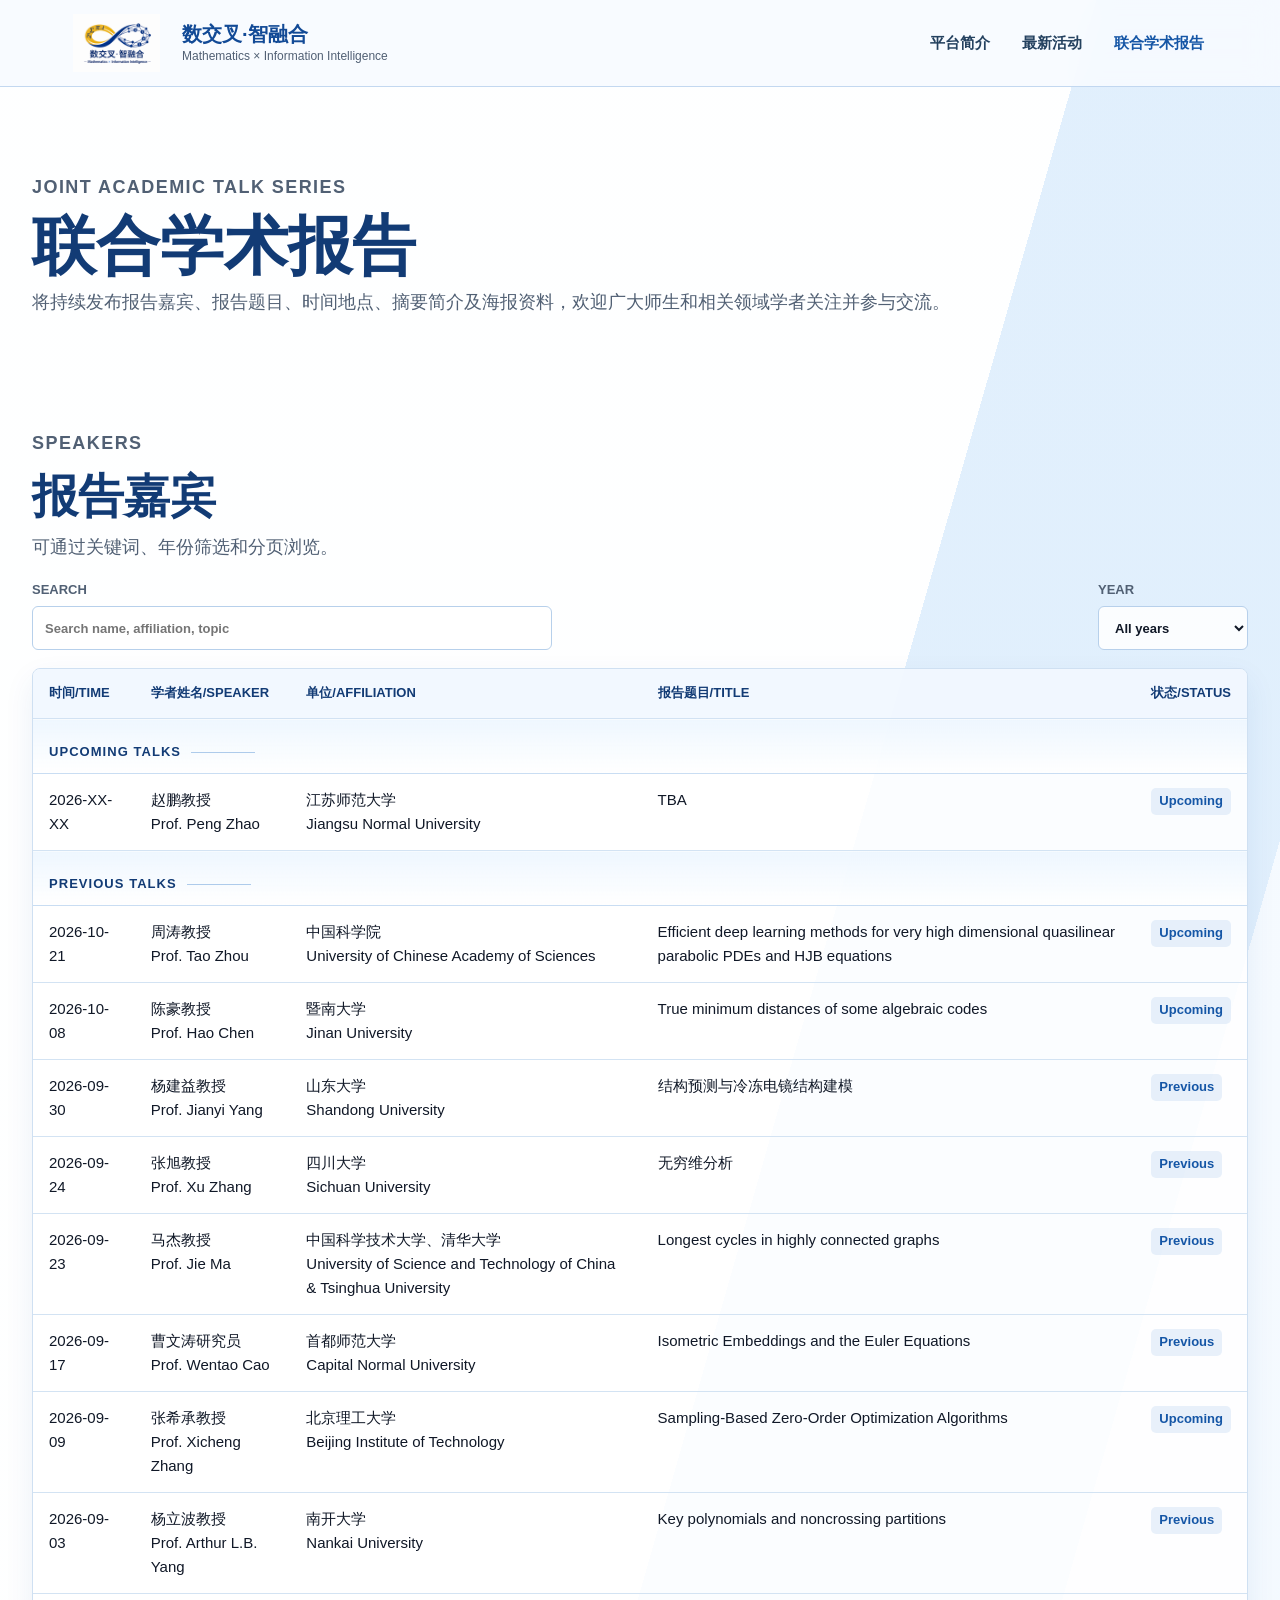
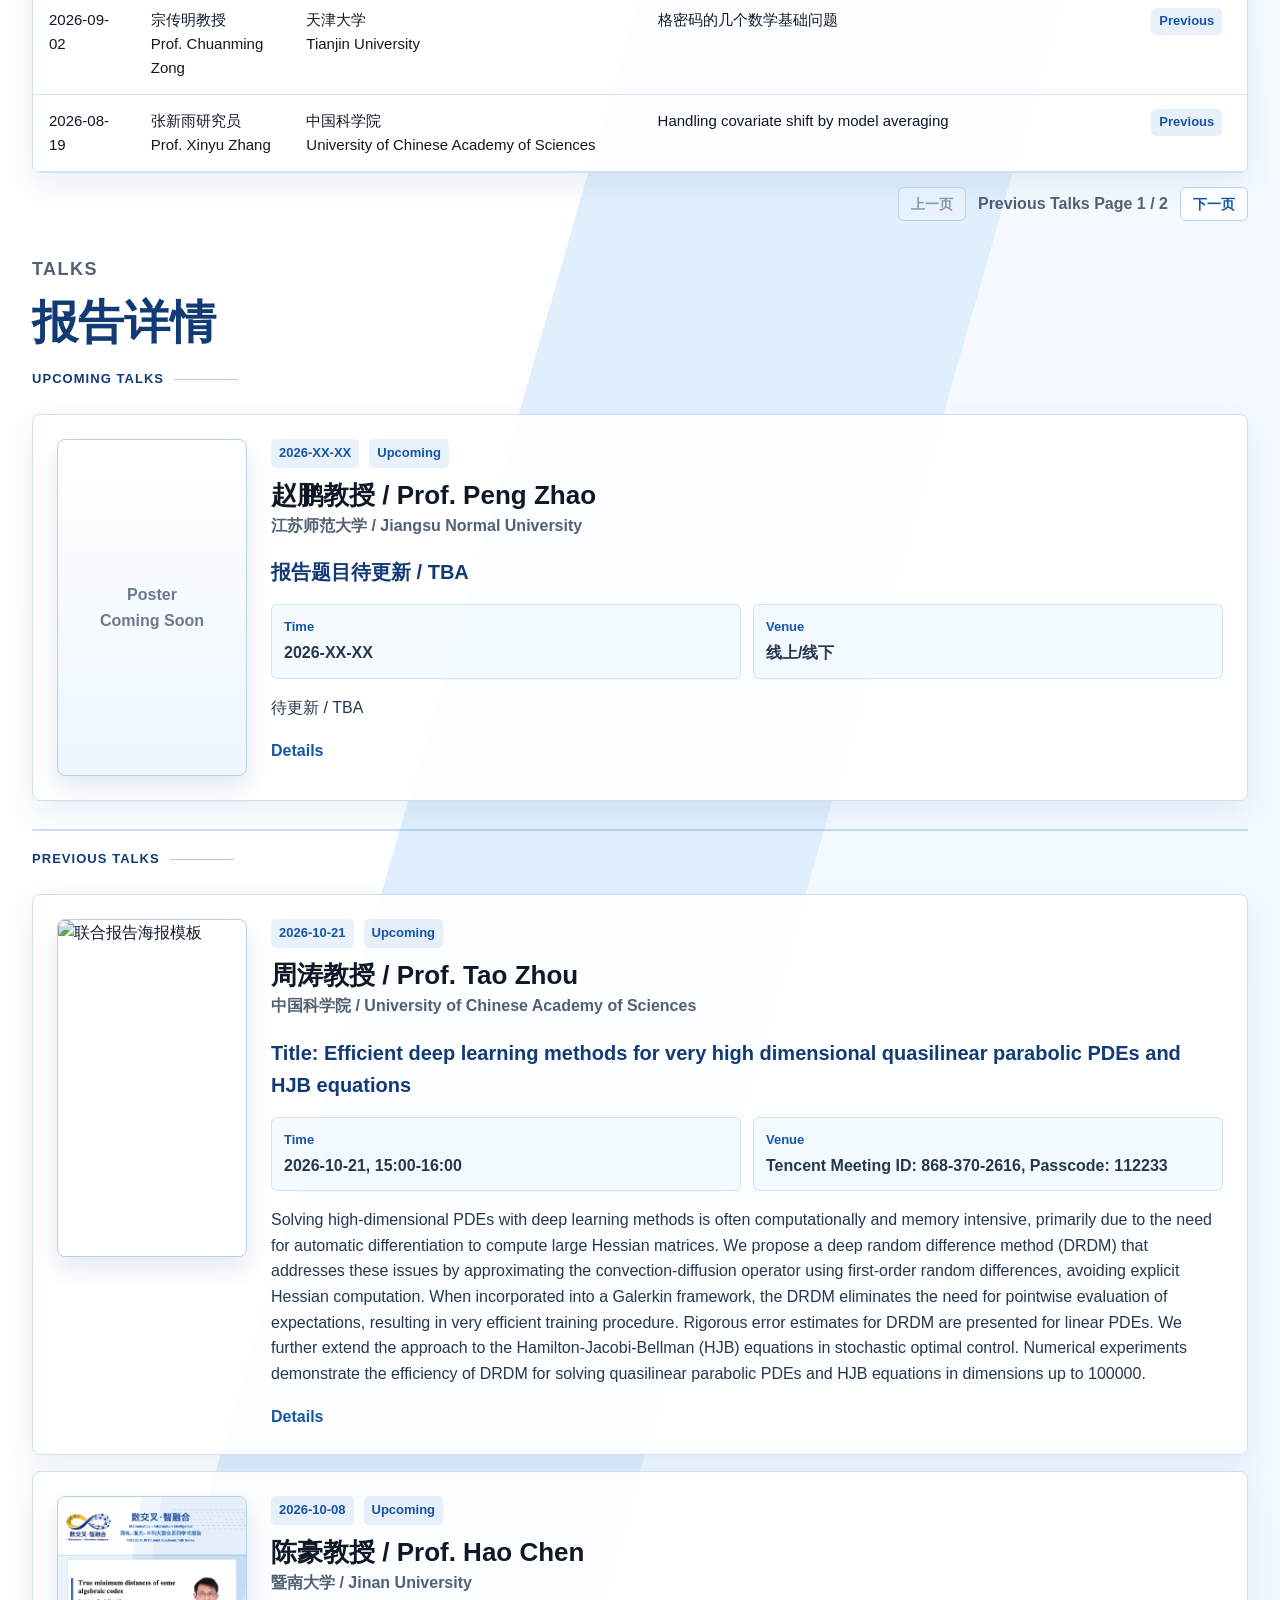
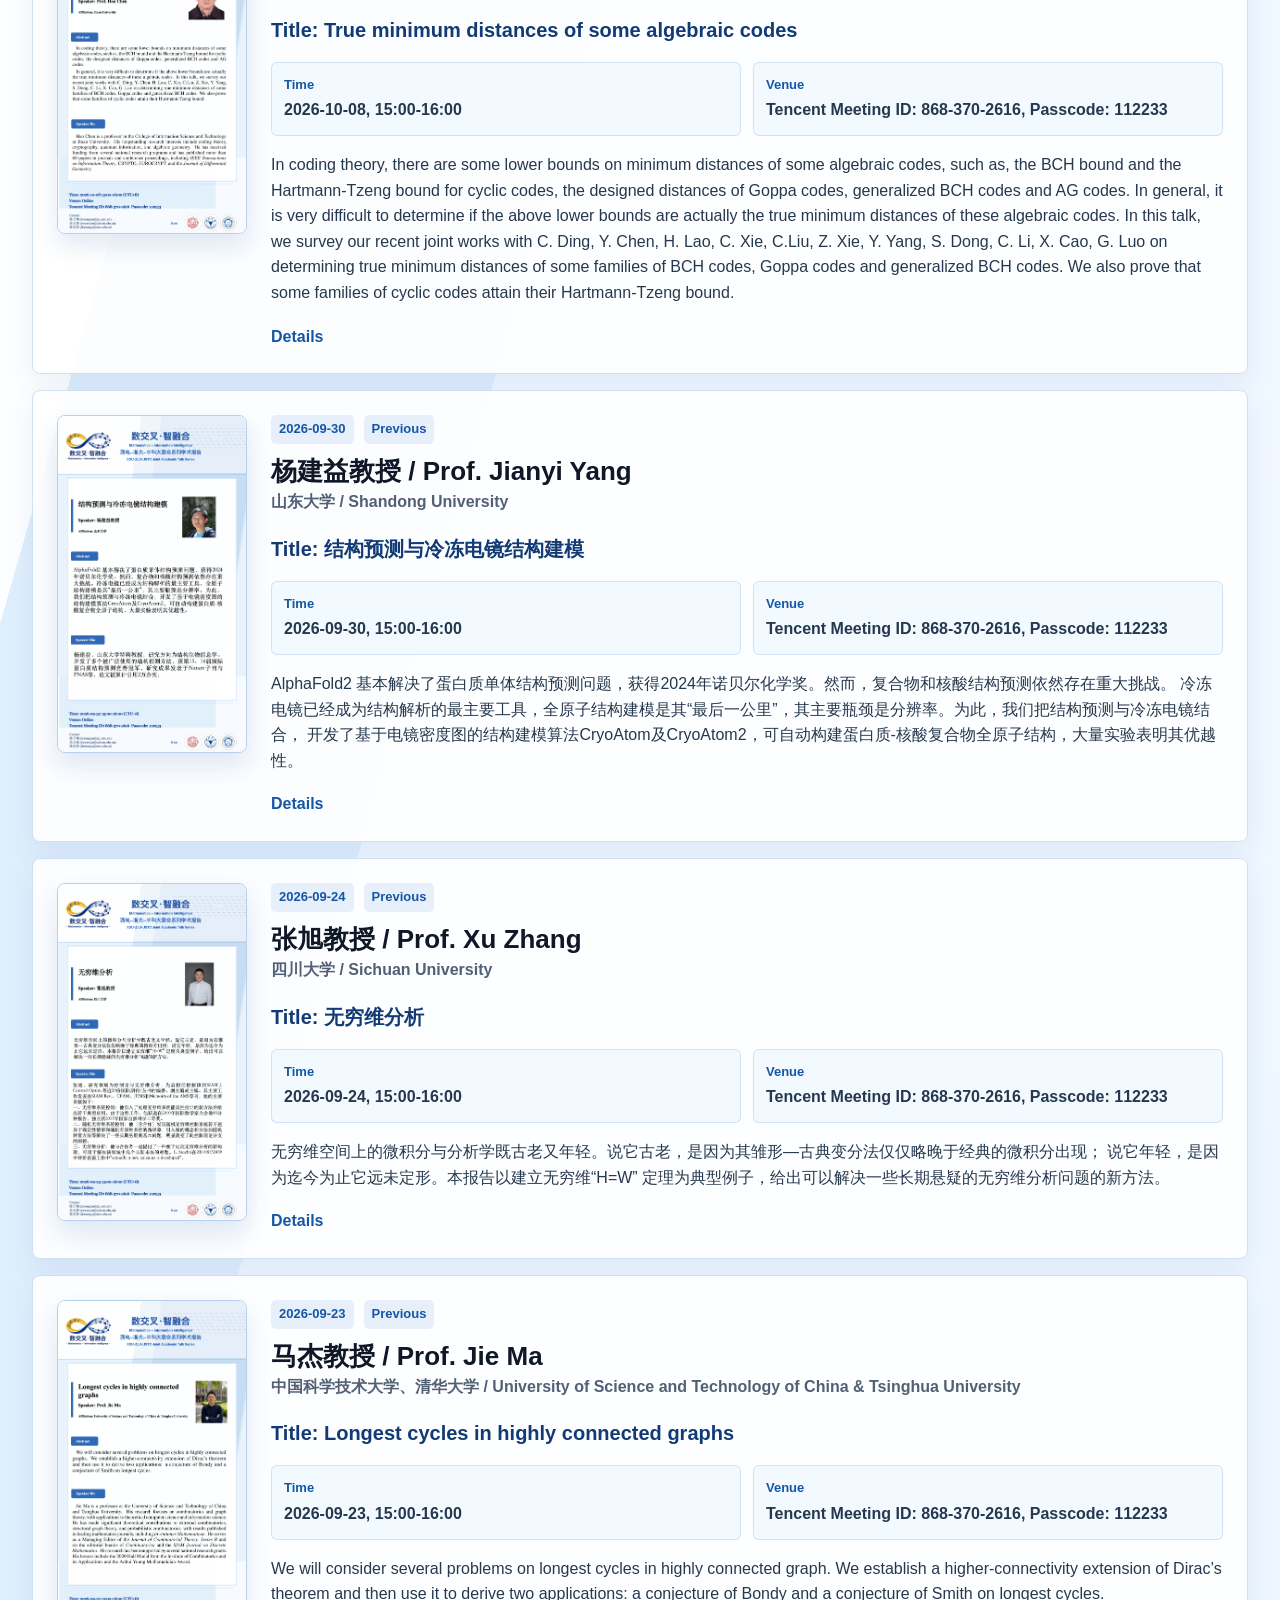
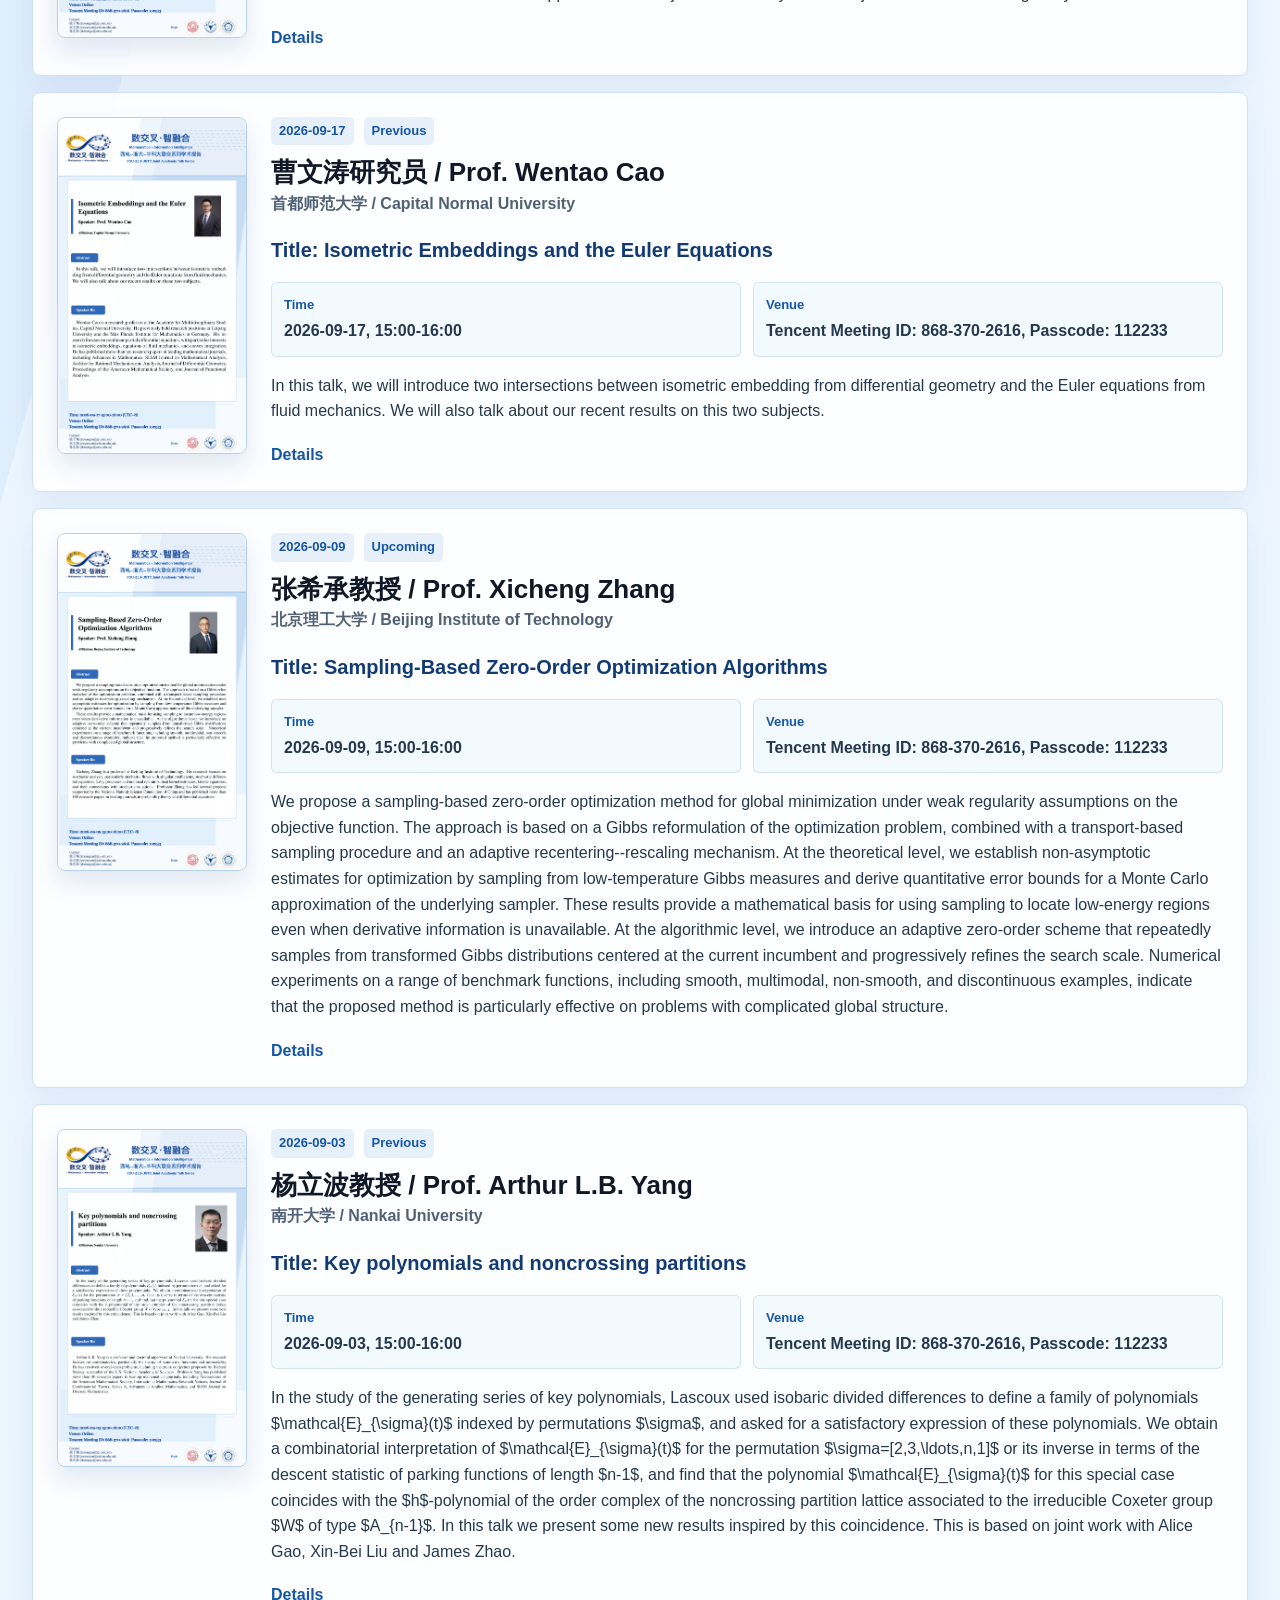
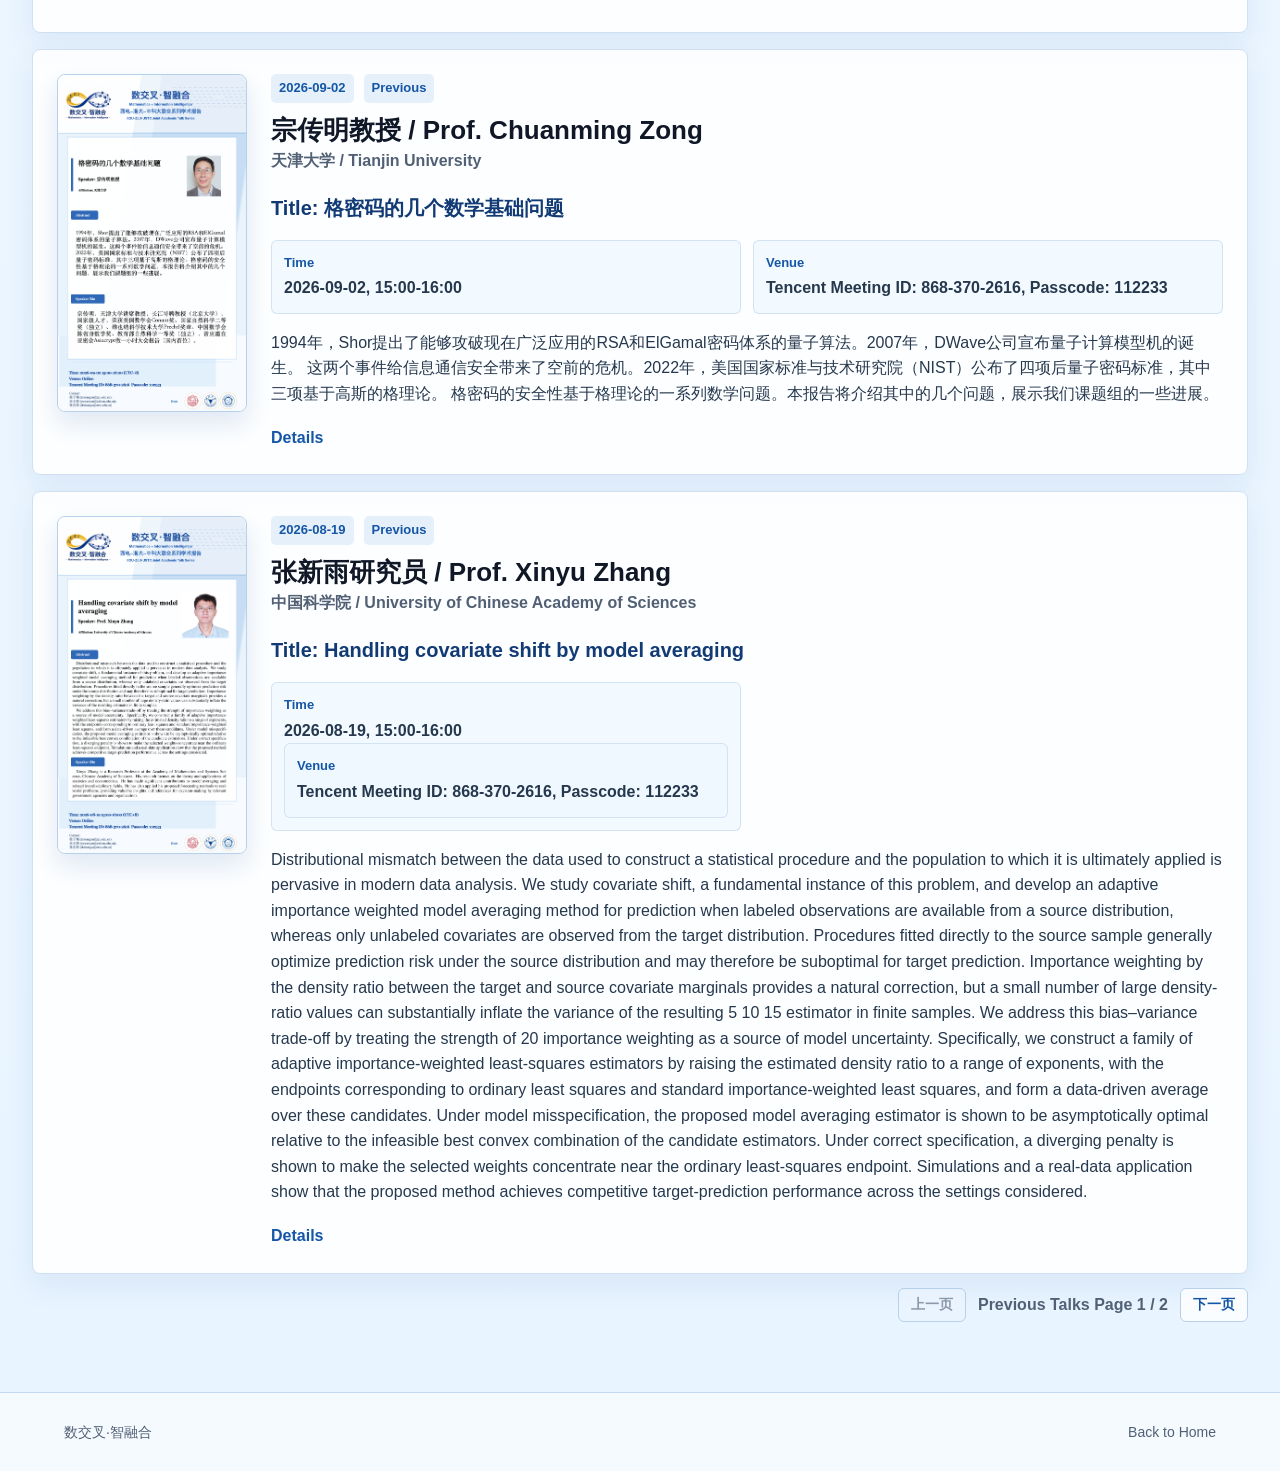
==== joint-reports.html @ 5714c7fc "Update joint-reports.html" ====
<!doctype html>
<html lang="zh-CN">
<head>
  <meta charset="utf-8">
  <meta name="viewport" content="width=device-width, initial-scale=1">
  <title>联合学术报告 | 数交叉·智融合</title>
  <link rel="stylesheet" href="styles.css">
</head>
<body>
  <header class="site-header">
    <a class="brand-lockup" href="index.html" aria-label="数交叉·智融合首页">
      <img src="assets/brand-logo.png" alt="数交叉·智融合品牌标识">
      <span>
        <strong>数交叉·智融合</strong>
        <small>Mathematics × Information Intelligence</small>
      </span>
    </a>
    <nav class="top-nav" aria-label="主导航">
      <a href="index.html#about">平台简介</a>
      <a href="index.html#latest">最新活动</a>
      <a class="current" href="joint-reports.html">联合学术报告</a>
      <!--
      <a href="summer-school.html">暑期学校</a>
      <a href="conferences.html">国际会议</a>
      -->
    </nav>
  </header>

  <main>
    <section class="page-title report-title">
      <p class="eyebrow">Joint Academic Talk Series</p>
      <h1>联合学术报告</h1>
      <p>
        将持续发布报告嘉宾、报告题目、时间地点、摘要简介及海报资料，欢迎广大师生和相关领域学者关注并参与交流。
      </p>
    </section>

    <section class="section report-section">
      <div class="section-heading compact-heading">
        <p class="eyebrow">Speakers</p>
        <h2>报告嘉宾</h2>
        <p>可通过关键词、年份筛选和分页浏览。</p>
      </div>
      <div class="list-controls" aria-label="报告名单筛选">
        <label class="search-box">
          <span>Search</span>
          <input id="speakerSearch" type="search" placeholder="Search name, affiliation, topic">
        </label>
        <label class="select-box">
          <span>Year</span>
          <select id="yearFilter">
            <option value="all">All years</option>
            <option value="2026">2026</option>
          </select>
        </label>
      </div>
      <div class="table-wrap" aria-label="联合学术报告参会学者名单">
        <table class="speaker-table">
          <thead>
            <tr>
              <th>时间/Time</th>
              <th>学者姓名/Speaker</th>
              <th>单位/Affiliation</th>
              <th>报告题目/Title</th>
              <th>状态/Status</th>
            </tr>
          </thead>
          <tbody>
             <tr data-report-id="previous-report-1" data-year="2026" data-date="2026-06-25" data-status="previous" data-name="邢朝平" data-affiliation="上海交通大学" data-topic="Fast Fourier transform via automorphism groups of rational function fields">
              <td>2026-06-25</td>
              <td>
              <div class="zh">邢朝平教授</div>
              <div class="en">Prof. Chaoping Xing</div>
              </td>
              <td>
              <div class="zh">上海交通大学</div>
              <div class="en">Shanghai Jiao Tong Univeristy</div>
              </td>
              <td>
              <div class="en">Fast Fourier transform via automorphism groups of rational function fields</div>
              </td>
              <td><span class="table-status muted">Previous</span></td>
            </tr>

            <tr data-report-id="previous-report-2" data-year="2026" data-date="2026-07-01" data-status="previous" data-name="李才恒" data-affiliation="南方科技大学" data-topic="Simple groups, symmetrc graphs, and geometries">
              <td>2026-07-01</td>
              <td>
              <div class="zh">李才恒教授</div>
              <div class="en">Prof. Cai Heng Li</div>
              </td>
              <td>
              <div class="zh">南方科技大学</div>
              <div class="en">Southern University of Science and Technology</div>
              </td>
              <td>
              <div class="en">Simple groups, symmetrc graphs, and geometries</div>
              </td>
              <td><span class="table-status">Previous</span></td>
            </tr>

             <tr data-report-id="previous-report-3" data-year="2026" data-date="2026-07-15" data-status="previous" data-name="朱绪鼎" data-affiliation="浙江师范大学" data-topic="Arc-weighted acyclic orientation and degree-truncated choice number of graphs">
              <td>2026-07-15</td>
              <td>
              <div class="zh">朱绪鼎教授</div>
              <div class="en">Prof. Xuding Zhu</div>
              </td>
              <td>
              <div class="zh">浙江师范大学</div>
              <div class="en">Zhejiang Normal University</div>
              </td>
              <td>
              <div class="en">Arc-weighted acyclic orientation and degree-truncated choice number of graphs</div>
              </td>
              <td><span class="table-status">Previous</span></td>
            </tr>

            <tr data-report-id="previous-report-4" data-year="2026" data-date="2026-07-22" data-status="previous" data-name="周进鑫" data-affiliation="北京交通大学" data-topic="The finite k-set homogeneous graphs">
              <td>2026-07-22</td>
              <td>
              <div class="zh">周进鑫教授</div>
              <div class="en">Prof. Jinxin Zhou</div>
              </td>
              <td>
              <div class="zh">北京交通大学</div>
              <div class="en">Beijing Jiaotong University</div>
              </td>
              <td>
              <div class="en">The finite k-set homogeneous graphs</div>
              </td>
              <td><span class="table-status">Previous</span></td>
            </tr>

            <tr data-report-id="previous-report-5" data-year="2026" data-date="2026-07-29" data-status="previous" data-name="刘鸿" data-affiliation="韩国基础科学研究院(IBS)" data-topic="The Frankl-Tokushige product conjectures for r-cross-intersecting families">
              <td>2026-07-29</td>
              <td>
              <div class="zh">刘鸿教授</div>
              <div class="en">Prof. Hong Liu</div>
              </td>
              <td>
              <div class="zh">韩国基础科学研究院</div>
              <div class="en">Institute for Basic Science</div>
              </td>
              <td>
              <div class="en">The Frankl-Tokushige product conjectures for r-cross-intersecting families</div>
              </td>
              <td><span class="table-status">Previous</span></td>
            </tr>

            <tr data-report-id="previous-report-6" data-year="2026" data-date="2026-08-04" data-status="previous" data-name="屈龙江" data-affiliation="国防科技大学" data-topic="几乎完全非线性函数（APN函数）研究进展">
              <td>2026-08-04</td>
              <td>
              <div class="zh">屈龙江教授</div>
              <div class="en">Prof. Longjiang Qu</div>
              </td>
              <td>
              <div class="zh">国防科技大学</div>
              <div class="en">National University of Defense Technology</div>
              </td>
              <td>
              <div class="en">几乎完全非线性函数（APN函数）研究进展</div>
              </td>
              <td><span class="table-status">Previous</span></td>
            </tr>

            <tr data-report-id="previous-report-7" data-year="2026" data-date="2026-08-12" data-status="previous" data-name="孙智伟" data-affiliation="南京大学" data-topic="Combinatorial Nullstellensatz and its Applications">
              <td>2026-08-12</td>
              <td>
              <div class="zh">孙智伟教授</div>
              <div class="en">Prof. Zhi-Wei Sun</div>
              </td>
              <td>
              <div class="zh">南京大学</div>
              <div class="en">Nanjing University</div>
              </td>
              <td>
              <div class="en">Combinatorial Nullstellensatz and its Applications</div>
              </td>
              <td><span class="table-status">Previous</span></td>
            </tr>

             <tr data-report-id="previous-report-8" data-year="2026" data-date="2026-08-18" data-status="previous" data-name="郭玉劲" data-affiliation="华中师范大学" data-topic="Solutions to the Cubic Nonlinear Schrödinger System in ℝ">
              <td>2026-08-18</td>
              <td>
              <div class="zh">郭玉劲教授</div>
              <div class="en">Prof. Yujin Guo</div>
              </td>
              <td>
              <div class="zh">华中师范大学</div>
              <div class="en">Central China Normal University</div>
              </td>
              <td>
              <div class="en">Solutions to the Cubic Nonlinear Schrödinger System in ℝ</div>
              </td>
              <td><span class="table-status">Previous</span></td>
            </tr>
            
              <tr data-report-id="previous-report-9" data-year="2026" data-date="2026-08-19" data-status="previous" data-name="张新雨" data-affiliation="中国科学院" data-topic="Handling covariate shift by model averaging">
              <td>2026-08-19</td>
              <td>
              <div class="zh">张新雨研究员</div>
              <div class="en">Prof. Xinyu Zhang</div>
              </td>
              <td>
              <div class="zh">中国科学院</div>
              <div class="en">University of Chinese Academy of Sciences</div>
              </td>
              <td>
              <div class="en">Handling covariate shift by model averaging</div>
              </td>
              <td><span class="table-status">Previous</span></td>
            </tr>
            
            <tr data-report-id="previous-report-10" data-year="2026" data-date="2026-09-02" data-status="previous" data-name="宗传明" data-affiliation="天津大学" data-topic="格密码的几个数学基础问题">
              <td>2026-09-02</td>
              <td>
              <div class="zh">宗传明教授</div>
              <div class="en">Prof. Chuanming Zong</div>
              </td>
              <td>
              <div class="zh">天津大学</div>
              <div class="en">Tianjin University</div>
              </td>
              <td>
              <div class="en">格密码的几个数学基础问题</div>
              </td>
              <td><span class="table-status">Previous</span></td>
            </tr>

            <tr data-report-id="previous-report-11" data-year="2026" data-date="2026-09-03" data-status="previous" data-name="杨立波" data-affiliation="南开大学" data-topic="Key polynomials and noncrossing partitions">
              <td>2026-09-03</td>
              <td>
              <div class="zh">杨立波教授</div>
              <div class="en">Prof. Arthur L.B. Yang</div>
              </td>
              <td>
              <div class="zh">南开大学</div>
              <div class="en">Nankai University</div>
              </td>
              <td>
              <div class="en">Key polynomials and noncrossing partitions</div>
              </td>
              <td><span class="table-status">Previous</span></td>
            </tr>

            <tr data-report-id="upcoming-report-12" data-year="2026" data-date="2026-09-09" data-status="upcoming" data-name="张希承" data-affiliation="北京理工大学" data-topic="Sampling-Based Zero-Order Optimization Algorithms">
              <td>2026-09-09</td>
              <td>
              <div class="zh">张希承教授</div>
              <div class="en">Prof. Xicheng Zhang</div>
              </td>
              <td>
              <div class="zh">北京理工大学</div>
              <div class="en">Beijing Institute of Technology</div>
              </td>
              <td>
              <div class="en">Sampling-Based Zero-Order Optimization Algorithms</div>
              </td>
              <td><span class="table-status">Upcoming</span></td>
            </tr>

            <tr data-report-id="previous-report-13" data-year="2026" data-date="2026-09-17" data-status="previous" data-name="曹文涛" data-affiliation="首都师范大学" data-topic="Isometric Embeddings and the Euler Equations">
              <td>2026-09-17</td>
              <td>
              <div class="zh">曹文涛研究员</div>
              <div class="en">Prof. Wentao Cao</div>
              </td>
              <td>
              <div class="zh">首都师范大学</div>
              <div class="en">Capital Normal University</div>
              </td>
              <td>
              <div class="en">Isometric Embeddings and the Euler Equations</div>
              </td>
              <td><span class="table-status">Previous</span></td>
            </tr>

          <tr data-report-id="previous-report-14" data-year="2026" data-date="2026-09-23" data-status="previous" data-name="马杰" data-affiliation="中国科学技术大学、清华大学" data-topic="Longest cycles in highly connected graphs">
              <td>2026-09-23</td>
              <td>
              <div class="zh">马杰教授</div>
              <div class="en">Prof. Jie Ma</div>
              </td>
              <td>
              <div class="zh">中国科学技术大学、清华大学</div>
              <div class="en">University of Science and Technology of China & Tsinghua University </div>
              </td>
              <td>
              <div class="en">Longest cycles in highly connected graphs</div>
              </td>
              <td><span class="table-status">Previous</span></td>
            </tr>

            <tr data-report-id="previous-report-15" data-year="2026" data-date="2026-09-24" data-status="previous" data-name="张旭" data-affiliation="四川大学" data-topic="无穷维分析">
              <td>2026-09-24</td>
              <td>
              <div class="zh">张旭教授</div>
              <div class="en">Prof. Xu Zhang</div>
              </td>
              <td>
              <div class="zh">四川大学</div>
              <div class="en">Sichuan University</div>
              </td>
              <td>
              <div class="en">无穷维分析</div>
              </td>
              <td><span class="table-status">Previous</span></td>
            </tr>

            <tr data-report-id="previous-report-16" data-year="2026" data-date="2026-09-30" data-status="previous" data-name="杨建益" data-affiliation="山东大学" data-topic="结构预测与冷冻电镜结构建模">
              <td>2026-09-30</td>
              <td>
              <div class="zh">杨建益教授</div>
              <div class="en">Prof. Jianyi Yang</div>
              </td>
              <td>
              <div class="zh">山东大学</div>
              <div class="en">Shandong University</div>
              </td>
              <td>
              <div class="en">结构预测与冷冻电镜结构建模</div>
              </td>
              <td><span class="table-status">Previous</span></td>
            </tr>

            <tr data-report-id="upcoming-report-17" data-year="2026" data-date="2026-10-08" data-status="upcoming" data-name="陈豪" data-affiliation="暨南大学" data-topic="True minimum distances of some algebraic codes">
              <td>2026-10-08</td>
              <td>
              <div class="zh">陈豪教授</div>
              <div class="en">Prof. Hao Chen</div>
              </td>
              <td>
              <div class="zh">暨南大学</div>
              <div class="en">Jinan University</div>
              </td>
              <td>
              <div class="en">True minimum distances of some algebraic codes</div>
              </td>
              <td><span class="table-status">Upcoming</span></td>
            </tr>

             <tr data-report-id="upcoming-report-18" data-year="2026" data-date="2026-10-21" data-status="upcoming" data-name=周涛" data-affiliation="中国科学院" data-topic="Efficient deep learning methods for very high dimensional quasilinear parabolic PDEs and HJB equations">
              <td>2026-10-21</td>
              <td>
              <div class="zh">周涛教授</div>
              <div class="en">Prof. Tao Zhou</div>
              </td>
              <td>
              <div class="zh">中国科学院</div>
              <div class="en">University of Chinese Academy of Sciences</div>
              </td>
              <td>
              <div class="en">Efficient deep learning methods for very high dimensional quasilinear parabolic PDEs and HJB equations</div>
              </td>
              <td><span class="table-status">Upcoming</span></td>
            </tr>
            
            <!--

            <tr data-report-id="upcoming-report-13" data-year="2026" data-date="2026-09-17" data-status="upcoming" data-name="曹文涛" data-affiliation="首都师范大学" data-topic="Isometric Embeddings and the Euler Equations">
              <td>2026-09-17</td>
              <td>
              <div class="zh">曹文涛研究员</div>
              <div class="en">Prof. Wentao Cao</div>
              </td>
              <td>
              <div class="zh">首都师范大学</div>
              <div class="en">Capital Normal University</div>
              </td>
              <td>
              <div class="en">Isometric Embeddings and the Euler Equations</div>
              </td>
              <td><span class="table-status">Upcoming</span></td>
            </tr>
            -->

            <tr data-report-id="upcoming-report-110" data-year="2026" data-date="" data-status="upcoming" data-name="赵鹏" data-affiliation="江苏师范大学" data-topic="报告题目待更新">
              <td>2026-XX-XX</td>
              <td>
              <div class="zh">赵鹏教授</div>
              <div class="en">Prof. Peng Zhao</div>
              </td>
              <td>
              <div class="zh">江苏师范大学</div>
              <div class="en">Jiangsu Normal University</div>
              </td>
              <td>
              <div class="en">TBA</div>
              </td>
              <td><span class="table-status">Upcoming</span></td>
            </tr>

            <!--
            <tr data-report-id="report-3" data-year="2026" data-date="" data-status="planned" data-name="Speaker Name" data-affiliation="University / Research Institute" data-topic="Mathematics and Information Intelligence">
              <td>2026-XX-XX</td>
              <td>Prof. / Dr. Speaker Name</td>
              <td>University / Research Institute</td>
              <td>Mathematics and Information Intelligence</td>
              <td><span class="table-status muted">Planned</span></td>
            </tr>
            -->
          </tbody>
        </table>
      </div>
      <div class="pagination" aria-label="往期报告分页">
        <button type="button" class="prev-page">上一页</button>
        <span class="page-info">Previous Talks Page 1 / 1</span>
        <button type="button" class="next-page">下一页</button>
      </div>

      <div class="section-heading compact-heading report-detail-heading">
        <p class="eyebrow">Talks</p>
        <h2>报告详情</h2>
      </div>

      <div class="speaker-list report-list" id="speakerList">

         <article class="speaker-card report-card" data-report-id="previous-report-1" data-year="2026" data-date="2026-06-25" data-status="previous" data-name="邢朝平" data-affiliation="上海交通大学" data-topic="Fast Fourier transform via automorphism groups of rational function fields">
          <a class="poster-frame" href="assets/poster-chaoping-xing.png" aria-label="查看海报">
            <img src="assets/poster-chaoping-xing.png" alt="联合报告海报模板">
          </a>
          <div class="report-content">
            <div class="speaker-meta">
              <span class="date">2026-06-25</span>
              <span class="status">Previous</span>
            </div>
            <h2>邢朝平教授 / Prof. Chaoping Xing</h2>
            <p class="affiliation">上海交通大学 / Shanghai Jiao Tong University</p>
            <h3>Title: Fast Fourier transform via automorphism groups of rational function fields</h3>
            <dl class="report-details">
              <div>
                <dt>Time</dt>
                <dd>2026-06-25, 15:00-16:00</dd>
              </div>
              <div>
                <dt>Venue</dt>
                <dd>
                 Tencent Meeting ID: 868-370-2616, Passcode: 112233
              </div>
            </dl>
            <p class="summary">
             The Fast Fourier Transform (FFT) over a finite field F_q computes evaluations of a given polynomial of degree less than n at a specifically chosen set of n distinct evaluation points in F_q. If q or q − 1 is a smooth number,
              then the divide-and-conquer approach leads to the fastest known FFT algorithms. Depending on the type of group that the set of evaluation points forms, these algorithms are classified as multiplicative (Math of Comp. 1965) 
              and additive (FOCS 2014) FFT algorithms. In this work, we provide a unified framework for FFT algorithms that include both multiplicative and additive FFT algorithms as special cases, and beyond: our framework also works
              when q + 1 is smooth, while all known results require q or q − 1 to be smooth. For the new case where q + 1 is smooth(this new case was not considered before in literature as far as we know), we show that 
              if n is a divisor of q + 1 that is B-smooth for a real B > 0, then our FFT needs O(Bn log n) arithmetic operations in F_q.
            </p>
            <div class="card-actions">
              <a href="assets/poster-chaoping-xing.png" aria-label="查看海报">Details</a>
            </div>
          </div>
        </article>

        <article class="speaker-card report-card" data-report-id="previous-report-2" data-year="2026" data-date="2026-07-01" data-status="previous" data-name="李才恒" data-affiliation="南方科技大学" data-topic="Simple groups, symmetrc graphs, and geometries">
          <a class="poster-frame" href="assets/poster-caiheng-li.png" aria-label="查看海报">
            <img src="assets/poster-caiheng-li.png" alt="联合报告海报模板">
          </a>
          <div class="report-content">
            <div class="speaker-meta">
              <span class="date">2026-07-01</span>
              <span class="status">Previous</span>
            </div>
            <h2>李才恒教授 / Prof. Cai Heng Li</h2>
            <p class="affiliation">南方科技大学 / Southern University of Science and Technology</p>
            <h3>Title: Simple groups, symmetrc graphs, and geometries</h3>
            <dl class="report-details">
              <div>
                <dt>Time</dt>
                <dd>2026-07-01, 15:00-16:00</dd>
              </div>
              <div>
                <dt>Venue</dt>
                <dd>Tencent Meeting ID: 868-370-2616, Passcode: 112233</dd>
              </div>
            </dl>
            <p class="summary">
              This talk  shall introduce fundamental methods from group theory and algebraic graph theory,
              and report on some significant progresses about highly symmetric combinatorial structures, including locally primitive graphs, 
              flag transitive generalized polygons, locally primitive 2-designs, and edge transitive maps.
            </p>
            <div class="card-actions">
              <a href="assets/poster-caiheng-li.png" aria-label="查看海报">Details</a>
            </div>
          </div>
        </article>

        <article class="speaker-card report-card" data-report-id="previous-report-3" data-year="2026" data-date="2026-07-15" data-status="previous" data-name="朱绪鼎" data-affiliation="浙江师范大学" data-topic="Arc-weighted acyclic orientation and degree-truncated choice number of graphs">
          <a class="poster-frame" href="assets/poster-xuding-zhu.png" aria-label="查看海报">
            <img src="assets/poster-xuding-zhu.png" alt="联合报告海报模板">
          </a>
          <div class="report-content">
            <div class="speaker-meta">
              <span class="date">2026-07-15</span>
              <span class="status">Previous</span>
            </div>
            <h2>朱绪鼎教授 / Prof. Xuding Zhu</h2>
            <p class="affiliation">浙江师范大学 / Zhejiang Normal University</p>
            <h3>Title: Arc-weighted acyclic orientation and degree-truncated choice number of graphs</h3>
            <dl class="report-details">
              <div>
                <dt>Time</dt>
                <dd>2026-07-15, 15:00-16:00</dd>
              </div>
              <div>
                <dt>Venue</dt>
                <dd>Tencent Meeting ID: 868-370-2616, Passcode: 112233</dd>
              </div>
            </dl>
            <p class="summary">
              An arc-weighted orientation of a graph G is a pair (D,w), where D is an orientation of G and w is a weight assignment that assigns to each arc a positive integer as its weight.
              We say (D,w) is acyclic if for every non-empty sub-digraph D' of D, (D',w) has a dominating arc, i.e., an arc e=(u,v) with w(e) > d_{(D',w)}^+(v).
              A graph G is strict AW-f-degenerate if G has an arc-weighted acyclic orientation (D,w) with d_{(D,w)}^+(v) &lt; f(v) for each vertex v.
            We show that the strict AW-degeneracy of G is an upper bound for many colouring parameters, including the DP-paint number and AT number. 
            A graph G is degree-truncated k-choosable if G is f-choosable with f(v) = \min\{k, d_G(v)\}.  We show that there are 3-connected non-complete planar graphs  that are not  degree-truncated 9-choosable
              (that answers in negative a question of Richter) and every 3-connected non-complete planar graph is strict AW-weighted degree-truncated 15-degenerate and hence degree-truncated 15-choosable.
            </p>
            <div class="card-actions">
              <a href="assets/poster-xuding-zhu.png" aria-label="查看海报">Details</a>
            </div>
          </div>
        </article>

        <article class="speaker-card report-card" data-report-id="previous-report-4" data-year="2026" data-date="2026-07-22" data-status="previous" data-name="周进鑫" data-affiliation="北京交通大学" data-topic="The finite k-set homogeneous graphs">
          <a class="poster-frame" href="assets/poster-jinxin-zhou.png" aria-label="查看海报">
            <img src="assets/poster-jinxin-zhou.png" alt="联合报告海报模板">
          </a>
          <div class="report-content">
            <div class="speaker-meta">
              <span class="date">2026-07-22</span>
              <span class="status">Previous</span>
            </div>
            <h2>周进鑫教授 / Prof. Jinxin Zhou</h2>
            <p class="affiliation">北京交通大学 / Beijing Jiaotong University</p>
            <h3>Title: The finite k-set homogeneous graphs</h3>
            <dl class="report-details">
              <div>
                <dt>Time</dt>
                <dd>2026-07-22, 15:00-16:00</dd>
              </div>
              <div>
                <dt>Venue</dt>
                <dd>Tencent Meeting ID: 868-370-2616, Passcode: 112233</dd>
              </div>
            </dl>
            <p class="summary">
              A classification is given of finite k-set-homogeneous graphs for k\geqslant 2, leading to a striking result that each finite k-set-homogeneous graph
              is k-homogeneous. It shows that 3-set-homogeneous graphs are rare, consisting of the following graphs and their complements: C_5, K_n\square K_n, 
              nK_m, the Schl\"{a}fli graph of order 27, the Higman-Sims graph, the MaLaughlin graph, {affine polar graphs, and elliptic orthogonal graphs}. 
              As an ingredient for the proof, it is shown that all orbitals in a primitive permutation group of rank 4 are self-paired, except for PSU_3(3) 
              acting on 36 points.
            </p>
            <div class="card-actions">
              <a href="assets/poster-jinxin-zhou.png" aria-label="查看海报">Details</a>
            </div>
          </div>
        </article>

         <article class="speaker-card report-card" data-report-id="previous-report-5" data-year="2026" data-date="2026-07-29" data-status="previous" data-name="刘鸿" data-affiliation="韩国基础科学研究院(IBS)" data-topic="The Frankl-Tokushige product conjectures for r-cross-intersecting">
          <a class="poster-frame" href="assets/poster-hong-liu.png" aria-label="查看海报">
            <img src="assets/poster-hong-liu.png" alt="联合报告海报模板">
          </a>
          <div class="report-content">
            <div class="speaker-meta">
              <span class="date">2026-07-29</span>
              <span class="status">Previous</span>
            </div>
            <h2>刘鸿教授 / Prof. Hong Liu</h2>
            <p class="affiliation">韩国基础科学研究院(IBS) / Institute for Basic Science</p>
            <h3>Title: The Frankl-Tokushige product conjectures for r-cross-intersecting families</h3>
            <dl class="report-details">
              <div>
                <dt>Time</dt>
                <dd>2026-07-29, 16:00-17:00</dd>
              </div>
              <div>
                <dt>Venue</dt>
                <dd>Tencent Meeting ID: 868-370-2616, Passcode: 112233</dd>
              </div>
            </dl>
            <p class="summary">
              We settle the uniform and biased product conjectures of Frankl and Tokushige for r-cross-intersecting families. 
              Let r\geq2, let 0\leq k_i\leq(r-1)n/r, and let \mathcal{F}_i\subseteq\binom{[n]}{k_i} be r-cross-intersecting. 
              We prove the sharp inequality \prod_{i=1}^r\frac{|\mathcal{F}_i|}{\binom{n}{k_i}}\leq \prod_{i=1}^r\frac{k_i}{n},
              with equality attained by the corresponding levels of a common 1-star. As a consequence, we obtain the analogous 
              p_i-biased measure theorem for 0\leq p_i\leq(r-1)/r, \prod_{i=1}^r\mu_{p_i}(\mathcal{F}_i)\leq \prod_{i=1}^r p_i.
              The main difficulty is that unequal parameters do not determine a single common target level; instead, the target 
              levels \ell_1,\ldots,\ell_r must satisfy \sum_{i=1}^r \ell_i=(r-1)n. We overcome this asymmetry in three steps. 
              An ordered-partition coupling gives a sharp additive inequality for every such choice of target levels. 
              A star-calibrated upper-shadow inequality relates the density of a family on its original level to the density of 
              its upper shadow on a suitably chosen target level; it is proved by induction on n, with the induction step reduced to 
              a two-point inequality. Finally, an analytic inequality shows that the resulting asymmetric additive estimate implies 
              the required product bound. Perhaps surprisingly, the coupling captures all the combinatorial information of cross-intersection,
              reducing the remainder of the proof to an analytic argument.
            </p>
            <div class="card-actions">
              <a href="assets/poster-hong-liu.png" aria-label="查看海报">Details</a>
            </div>
          </div>
        </article>
        
        <article class="speaker-card report-card" data-report-id="previous-report-6" data-year="2026" data-date="2026-08-04" data-status="previous" data-name="屈龙江" data-affiliation="国防科技大学" data-topic="几乎完全非线性函数（APN函数）研究进展">
          <a class="poster-frame" href="assets/poster-longjiang-qu.png" aria-label="查看海报">
            <img src="assets/poster-longjiang-qu.png" alt="联合报告海报模板">
          </a>
          <div class="report-content">
            <div class="speaker-meta">
              <span class="date">2026-08-04</span>
              <span class="status">Previous</span>
            </div>
            <h2>屈龙江教授 / Prof. Longjiang Qu</h2>
            <p class="affiliation">国防科技大学 / National University of Defense Technonlogy</p>
            <h3>Title: 几乎完全非线性函数（APN函数）研究进展</h3>
            <dl class="report-details">
              <div>
                <dt>Time</dt>
                <dd>2026-08-04, 15:00-16:00</dd>
              </div>
              <div>
                <dt>Venue</dt>
                <dd>Tencent Meeting ID: 349235115, Passcode: 271828</dd>
              </div>
            </dl>
            <p class="summary">
              几乎完全非线性（Almost perfect nonlinear, APN）函数因差分性质最优，成为密码函数领域研究重点。本报告系统总结了APN函数研究进展，
              首先是总结APN算例的一般生成方法；接着提炼已有APN无限类的构造技术，并明确其具体构造；然后介绍APN无限类与算例的等价分类结果；
              接着梳理APN函数在置换性质、代数次数、非线性度等方面的研究结论；进而回顾APN函数在编码理论和组合设计中的一些应用；最后是对APN函数的研究前景进行展望。
              目前，APN函数的构造仍以二次函数为主，尚未发现高次多项式无限类；“大APN问题”等重要难题仍未解决。未来研究可着力于构造非经典Walsh谱APN多项式、发掘高次APN多项式等，
              并拓展其在编码与组合设计中的新应用。
            </p>
            <div class="card-actions">
               <a href="assets/poster-longjiang-qu.png" aria-label="查看海报">Details</a>
            </div>
          </div>
        </article>

        <article class="speaker-card report-card" data-report-id="previous-report-7" data-year="2026" data-date="2026-08-12" data-status="previous" data-name="孙智伟" data-affiliation="南京大学" data-topic="Combinatorial Nullstellensatz and its Applications">
          <a class="poster-frame" href="assets/poster-zhiwei-sun.png" aria-label="查看海报">
            <img src="assets/poster-zhiwei-sun.png" alt="联合报告海报模板">
          </a>
          <div class="report-content">
            <div class="speaker-meta">
              <span class="date">2026-08-12</span>
              <span class="status">Previous</span>
            </div>
            <h2>孙智伟教授 / Prof. Zhi-Wei Sun</h2>
            <p class="affiliation">南京大学 / Nanjing University</p>
            <h3>Title: Combinatorial Nullstellensatz and its Applications</h3>
            <dl class="report-details">
              <div>
                <dt>Time</dt>
                <dd>2026-08-12, 15:00-16:00</dd>
              </div>
              <div>
                <dt>Venue</dt>
                <dd>Tencent Meeting ID: 868-370-2616, Passcode: 112233</dd>
              </div>
            </dl>
            <p class="summary">
              In this talk we introduce Alon’s Combinatorial Nullstellensatz (i.e., the so-called polynomial method),
              which is a powerful tool in algebraic combinatorics. We will also present its various applications in 
              additive combinatorics.
            </p>
            <div class="card-actions">
               <a href="assets/poster-zhiwei-sun.png" aria-label="查看海报">Details</a>
            </div>
          </div>
        </article>

          <article class="speaker-card report-card" data-report-id="previous-report-8" data-year="2026" data-date="2026-08-18" data-status="previous" data-name="郭玉劲" data-affiliation="华中师范大学" data-topic="Solutions to the Cubic Nonlinear Schrödinger System in ℝ">
          <a class="poster-frame" href="assets/poster-yujin-guo.png" aria-label="查看海报">
            <img src="assets/poster-yujin-guo.png" alt="联合报告海报模板">
          </a>
          <div class="report-content">
            <div class="speaker-meta">
              <span class="date">2026-08-18</span>
              <span class="status">Previous</span>
            </div>
            <h2>郭玉劲 / Prof. Yujin Guo</h2>
            <p class="affiliation">华中师范大学 / Central China Normal University</p>
            <h3>Title: Solutions to the Cubic Nonlinear Schrödinger System in ℝ</h3>
            <dl class="report-details">
              <div>
                <dt>Time</dt>
                <dd>2026-08-18, 15:00-16:00</dd>
              </div>
              <div>
                <dt>Venue</dt>
                 <dd>Tencent Meeting ID: 868-370-2616, Passcode: 112233</dd>
              </div>
            </dl>
            <p class="summary">
              In this talk we focus on the one-dimensional cubic nonlinear Schrodinger system of N coupled equations,
              which are often used to model quantum many-body systems. By applying Hirota's bilinearization method, 
              we discuss the complete classification of solutions for the system.  
            </p>
            <div class="card-actions">
              <a href="assets/poster-yujin-guo.png" aria-label="查看海报">Details</a>
            </div>
          </div>
        </article>

        <article class="speaker-card report-card" data-report-id="previous-report-9" data-year="2026" data-date="2026-08-19" data-status="previous" data-name="张新雨" data-affiliation="中国科学院" data-topic="Handling covariate shift by model averaging">
          <a class="poster-frame" href="assets/poster-xinyu-zhang.png" aria-label="查看海报">
            <img src="assets/poster-xinyu-zhang.png" alt="联合报告海报模板">
          </a>
          <div class="report-content">
            <div class="speaker-meta">
              <span class="date">2026-08-19</span>
              <span class="status">Previous</span>
            </div>
            <h2>张新雨研究员 / Prof. Xinyu Zhang</h2>
            <p class="affiliation">中国科学院 / University of Chinese Academy of Sciences</p>
            <h3>Title: Handling covariate shift by model averaging</h3>
            <dl class="report-details">
              <div>
                <dt>Time</dt>
                 <dd>2026-08-19, 15:00-16:00</dd> 
              <div>
                <dt>Venue</dt>
                <dd>Tencent Meeting ID: 868-370-2616, Passcode: 112233</dd>
              </div>
            </dl>
            <p class="summary">
              Distributional mismatch between the data used to construct a statistical procedure and the population 
              to which it is ultimately applied is pervasive in modern data analysis. We study covariate shift, 
              a fundamental instance of this problem, and develop an adaptive importance weighted model averaging 
              method for prediction when labeled observations are available from a source distribution, whereas only 
              unlabeled covariates are observed from the target distribution. Procedures fitted directly to the source 
              sample generally optimize prediction risk under the source distribution and may therefore be suboptimal 
              for target prediction. Importance weighting by the density ratio between the target and source covariate 
              marginals provides a natural correction, but a small number of large density-ratio values can substantially 
              inflate the variance of the resulting 5 10 15 estimator in finite samples. We address this bias–variance 
              trade-off by treating the strength of 20 importance weighting as a source of model uncertainty. Specifically, 
              we construct a family of adaptive importance-weighted least-squares estimators by raising the estimated density
              ratio to a range of exponents, with the endpoints corresponding to ordinary least squares and standard 
              importance-weighted least squares, and form a data-driven average over these candidates. Under model misspecification,
              the proposed model averaging estimator is shown to be asymptotically  optimal relative to the infeasible best convex 
              combination of the candidate estimators. Under correct specification, a diverging penalty is shown to make the selected 
              weights concentrate near the ordinary least-squares endpoint. Simulations and a real-data application show that 
              the proposed method achieves competitive target-prediction performance across the settings considered.
            </p>
            <div class="card-actions">
              <a href="assets/poster-xinyu-zhang.png" aria-label="查看海报">Details</a>
            </div>
          </div>
        </article>

        <article class="speaker-card report-card" data-report-id="previous-report-10" data-year="2026" data-date="2026-09-02" data-status="previous" data-name="宗传明" data-affiliation="天津大学" data-topic="格密码的几个数学基础问题">
           <a class="poster-frame" href="assets/poster-chuanming-zong.png" aria-label="查看海报">
            <img src="assets/poster-chuanming-zong.png" alt="联合报告海报模板">
          </a>
          <div class="report-content">
            <div class="speaker-meta">
              <span class="date">2026-09-02</span>
              <span class="status">Previous</span>
            </div>
            <h2>宗传明教授 / Prof. Chuanming Zong</h2>
            <p class="affiliation">天津大学 / Tianjin University</p>
            <h3>Title: 格密码的几个数学基础问题</h3>
            <dl class="report-details">
              <div>
                <dt>Time</dt>
               <dd>2026-09-02, 15:00-16:00</dd>
              </div>
              <div>
                <dt>Venue</dt>
                <dd>Tencent Meeting ID: 868-370-2616, Passcode: 112233</dd>
              </div>
            </dl>
            <p class="summary">
              1994年，Shor提出了能够攻破现在广泛应用的RSA和ElGamal密码体系的量子算法。2007年，DWave公司宣布量子计算模型机的诞生。
              这两个事件给信息通信安全带来了空前的危机。2022年，美国国家标准与技术研究院（NIST）公布了四项后量子密码标准，其中三项基于高斯的格理论。
              格密码的安全性基于格理论的一系列数学问题。本报告将介绍其中的几个问题，展示我们课题组的一些进展。
            </p>
            <div class="card-actions">
              <a href="assets/poster-chuanming-zong.png" aria-label="查看海报">Details</a>
            </div>
          </div>
        </article>
        
        <article class="speaker-card report-card" data-report-id="previous-report-11" data-year="2026" data-date="2026-09-03" data-status="previous" data-name="杨立波" data-affiliation="南开大学" data-topic="Key polynomials and noncrossing partitions">
           <a class="poster-frame" href="assets/poster-libo-yang.png" aria-label="查看海报">
            <img src="assets/poster-libo-yang.png" alt="联合报告海报模板">
          </a>
          <div class="report-content">
            <div class="speaker-meta">
              <span class="date">2026-09-03</span>
              <span class="status">Previous</span>
            </div>
            <h2>杨立波教授 / Prof. Arthur L.B. Yang</h2>
            <p class="affiliation">南开大学 / Nankai University</p>
            <h3>Title: Key polynomials and noncrossing partitions</h3>
            <dl class="report-details">
              <div>
                <dt>Time</dt>
                <dd>2026-09-03, 15:00-16:00</dd>
              </div>
              <div>
                <dt>Venue</dt>
                <dd>Tencent Meeting ID: 868-370-2616, Passcode: 112233</dd>
              </div>
            </dl>
            <p class="summary">
              In the study of the generating series of key polynomials, Lascoux used isobaric divided differences to define 
              a family of polynomials $\mathcal{E}_{\sigma}(t)$ indexed by permutations $\sigma$, and asked for a satisfactory
              expression of these polynomials. We obtain a combinatorial interpretation of $\mathcal{E}_{\sigma}(t)$ for the 
              permutation $\sigma=[2,3,\ldots,n,1]$ or its inverse in terms of the descent statistic of parking functions of 
              length $n-1$, and find that the polynomial $\mathcal{E}_{\sigma}(t)$ for this special case  coincides with 
              the $h$-polynomial  of the order complex of the noncrossing partition lattice associated to the irreducible 
              Coxeter group $W$ of type $A_{n-1}$. In this talk we present some new results inspired by this coincidence. 
              This is based on joint work with Alice Gao, Xin-Bei Liu and James Zhao.
            </p>
            <div class="card-actions">
               <a href="assets/poster-libo-yang.png" aria-label="查看海报">Details</a>
            </div>
          </div>
        </article>

        <article class="speaker-card report-card" data-report-id="upcoming-report-12" data-year="2026" data-date="2026-09-09" data-status="upcoming" data-name="张希承" data-affiliation="北京理工大学" data-topic="Sampling-Based Zero-Order Optimization Algorithms">
          <a class="poster-frame" href="assets/poster-xicheng-zhang.png" aria-label="查看海报">
            <img src="assets/poster-xicheng-zhang.png" alt="联合报告海报模板">
          </a>
          <div class="report-content">
            <div class="speaker-meta">
              <span class="date">2026-09-09</span>
              <span class="status">Upcoming</span>
            </div>
            <h2>张希承教授 / Prof. Xicheng Zhang</h2>
            <p class="affiliation">北京理工大学 / Beijing Institute of Technology</p>
            <h3>Title: Sampling-Based Zero-Order Optimization Algorithms</h3>
            <dl class="report-details">
              <div>
                <dt>Time</dt>
                 <dd>2026-09-09, 15:00-16:00</dd>
              </div>
              <div>
                <dt>Venue</dt>
                 <dd>Tencent Meeting ID: 868-370-2616, Passcode: 112233</dd>
              </div>
            </dl>
            <p class="summary">
              We propose a sampling-based zero-order optimization method for global minimization under weak regularity assumptions on 
              the objective function. The approach is based on a Gibbs reformulation of the optimization problem, combined with a 
              transport-based sampling procedure and an adaptive recentering--rescaling mechanism. At the theoretical level, 
              we establish non-asymptotic estimates for optimization by sampling from low-temperature Gibbs measures and derive 
              quantitative error bounds for a Monte Carlo approximation of the underlying sampler.
              These results provide a mathematical basis for using sampling to locate low-energy regions even when derivative information is unavailable. 
              At the algorithmic level, we introduce an adaptive zero-order scheme that repeatedly samples from transformed Gibbs 
              distributions centered at the current incumbent and progressively refines the search scale. Numerical experiments 
              on a range of benchmark functions, including smooth, multimodal, non-smooth, and discontinuous examples, 
              indicate that the proposed method is particularly effective on problems with complicated global structure. 
            </p>
            <div class="card-actions">
               <a href="assets/poster-xicheng-zhang.png" aria-label="查看海报">Details</a>
            </div>
          </div>
        </article>

        <article class="speaker-card report-card" data-report-id="previous-report-13" data-year="2026" data-date="2026-09-17" data-status="previous" data-name="曹文涛" data-affiliation="首都师范大学" data-topic="Isometric Embeddings and the Euler Equations">
          <a class="poster-frame" href="assets/poster-wentao-cao.png" aria-label="查看海报">
            <img src="assets/poster-wentao-cao.png" alt="联合报告海报模板">
          </a>
          <div class="report-content">
            <div class="speaker-meta">
              <span class="date">2026-09-17</span>
              <span class="status">Previous</span>
            </div>
            <h2>曹文涛研究员 / Prof. Wentao Cao</h2>
            <p class="affiliation">首都师范大学 / Capital Normal University</p>
            <h3>Title: Isometric Embeddings and the Euler Equations</h3>
            <dl class="report-details">
              <div>
                <dt>Time</dt>
                 <dd>2026-09-17, 15:00-16:00</dd>
              </div>
              <div>
                <dt>Venue</dt>
                 <dd>Tencent Meeting ID: 868-370-2616, Passcode: 112233</dd>
              </div>
            </dl>
            <p class="summary">
              In this talk, we will introduce two intersections between isometric embedding from differential geometry 
              and the Euler equations from fluid mechanics. We will also talk about our recent results on this two subjects.

            </p>
            <div class="card-actions">
               <a href="assets/poster-wentao-cao.png" aria-label="查看海报">Details</a>
            </div>
          </div>
        </article>
        
        <article class="speaker-card report-card" data-report-id="previous-report-14" data-year="2026" data-date="2026-09-23" data-status="previous" data-name="马杰" data-affiliation="中国科学技术大学、清华大学" data-topic="Longest cycles in highly connected graphs">
          <a class="poster-frame" href="assets/poster-jie-ma.png" aria-label="查看海报">
            <img src="assets/poster-jie-ma.png" alt="联合报告海报模板">
          </a>
          <div class="report-content">
            <div class="speaker-meta">
              <span class="date">2026-09-23</span>
              <span class="status">Previous</span>
            </div>
            <h2>马杰教授 / Prof. Jie Ma</h2>
            <p class="affiliation">中国科学技术大学、清华大学 / University of Science and Technology of China & Tsinghua University </p>
            <h3>Title: Longest cycles in highly connected graphs</h3>
            <dl class="report-details">
              <div>
                <dt>Time</dt>
                 <dd>2026-09-23, 15:00-16:00</dd>
              </div>
              <div>
                <dt>Venue</dt>
                 <dd>Tencent Meeting ID: 868-370-2616, Passcode: 112233</dd>
              </div>
            </dl>
            <p class="summary">
              We will consider several problems on longest cycles in highly connected graph. We establish a higher-connectivity 
              extension of Dirac’s theorem and then use it to derive two applications: a conjecture of Bondy and a conjecture of 
              Smith on longest cycles.
            </p>
            <div class="card-actions">
               <a href="assets/poster-jie-ma.png" aria-label="查看海报">Details</a>
            </div>
          </div>
        </article>

         <article class="speaker-card report-card" data-report-id="previous-report-15" data-year="2026" data-date="2026-09-24" data-status="previous" data-name="张旭" data-affiliation="四川大学" data-topic="无穷维分析">
          <a class="poster-frame" href="assets/poster-xu-zhang.png" aria-label="查看海报">
            <img src="assets/poster-xu-zhang.png" alt="联合报告海报模板">
          </a>
          <div class="report-content">
            <div class="speaker-meta">
              <span class="date">2026-09-24</span>
              <span class="status">Previous</span>
            </div>
            <h2>张旭教授 / Prof. Xu Zhang</h2>
            <p class="affiliation">四川大学 / Sichuan University </p>
            <h3>Title: 无穷维分析</h3>
            <dl class="report-details">
              <div>
                <dt>Time</dt>
                 <dd>2026-09-24, 15:00-16:00</dd>
              </div>
              <div>
                <dt>Venue</dt>
                 <dd>Tencent Meeting ID: 868-370-2616, Passcode: 112233</dd>
              </div>
            </dl>
            <p class="summary">
              无穷维空间上的微积分与分析学既古老又年轻。说它古老，是因为其雏形—古典变分法仅仅略晚于经典的微积分出现；
              说它年轻，是因为迄今为止它远未定形。本报告以建立无穷维“H=W” 定理为典型例子，给出可以解决一些长期悬疑的无穷维分析问题的新方法。
            </p>
            <div class="card-actions">
               <a href="assets/poster-xu-zhang.png" aria-label="查看海报">Details</a>
            </div>
          </div>
        </article>
        
         <article class="speaker-card report-card" data-report-id="previous-report-16" data-year="2026" data-date="2026-09-30" data-status="previous" data-name="杨建益" data-affiliation="山东大学" data-topic="结构预测与冷冻电镜结构建模">
          <a class="poster-frame" href="assets/poster-jianyi-yang.png" aria-label="查看海报">
            <img src="assets/poster-jianyi-yang.png" alt="联合报告海报模板">
          </a>
          <div class="report-content">
            <div class="speaker-meta">
              <span class="date">2026-09-30</span>
              <span class="status">Previous</span>
            </div>
            <h2>杨建益教授 / Prof. Jianyi Yang</h2>
            <p class="affiliation">山东大学 / Shandong University </p>
            <h3>Title: 结构预测与冷冻电镜结构建模</h3>
            <dl class="report-details">
              <div>
                <dt>Time</dt>
                 <dd>2026-09-30, 15:00-16:00</dd>
              </div>
              <div>
                <dt>Venue</dt>
                 <dd>Tencent Meeting ID: 868-370-2616, Passcode: 112233</dd>
              </div>
            </dl>
            <p class="summary">
              AlphaFold2 基本解决了蛋白质单体结构预测问题，获得2024年诺贝尔化学奖。然而，复合物和核酸结构预测依然存在重大挑战。
              冷冻电镜已经成为结构解析的最主要工具，全原子结构建模是其“最后一公里”，其主要瓶颈是分辨率。为此，我们把结构预测与冷冻电镜结合，
              开发了基于电镜密度图的结构建模算法CryoAtom及CryoAtom2，可自动构建蛋白质-核酸复合物全原子结构，大量实验表明其优越性。
            </p>
            <div class="card-actions">
               <a href="assets/poster-jianyi-yang.png" aria-label="查看海报">Details</a>
            </div>
          </div>
        </article>

         <article class="speaker-card report-card" data-report-id="upcoming-report-17" data-year="2026" data-date="2026-10-08" data-status="upcoming" data-name="陈豪" data-affiliation="暨南大学" data-topic="True minimum distances of some algebraic codes">
          <a class="poster-frame" href="assets/poster-hao-chen.png" aria-label="查看海报">
            <img src="assets/poster-hao-chen.png" alt="联合报告海报模板">
          </a>
          <div class="report-content">
            <div class="speaker-meta">
              <span class="date">2026-10-08</span>
              <span class="status">Upcoming</span>
            </div>
            <h2>陈豪教授 / Prof. Hao Chen</h2>
            <p class="affiliation">暨南大学 / Jinan University</p>
            <h3>Title: True minimum distances of some algebraic codes</h3>
            <dl class="report-details">
              <div>
                <dt>Time</dt>
                 <dd>2026-10-08, 15:00-16:00</dd>
              </div>
              <div>
                <dt>Venue</dt>
                 <dd>Tencent Meeting ID: 868-370-2616, Passcode: 112233</dd>
              </div>
            </dl>
            <p class="summary">
              In coding theory, there are some lower bounds on minimum distances of some algebraic codes, such as,
              the BCH bound and the Hartmann-Tzeng bound for cyclic codes, the designed distances of Goppa codes, 
              generalized BCH codes and AG codes.

             In general, it is very difficult to determine if the above lower bounds are actually the true minimum 
              distances of these algebraic codes. In this talk, we survey our recent joint works with C. Ding, Y. Chen, 
              H. Lao, C. Xie, C.Liu, Z. Xie, Y. Yang, S. Dong, C. Li, X. Cao, G. Luo on determining true minimum distances
              of some families of BCH codes, Goppa codes and generalized BCH codes. We also prove that some families of 
              cyclic codes attain their Hartmann-Tzeng bound.
            </p>
            <div class="card-actions">
               <a href="assets/poster-hao-chen.png" aria-label="查看海报">Details</a>
            </div>
          </div>
        </article>

        <article class="speaker-card report-card" data-report-id="upcoming-report-18" data-year="2026" data-date="2026-10-21" data-status="upcoming" data-name="周涛" data-affiliation="中国科学院" data-topic="Efficient deep learning methods for very high dimensional quasilinear parabolic PDEs and HJB equations">
          <a class="poster-frame" href="assets/poster-tao-zhou.png" aria-label="查看海报">
            <img src="assets/poster-tao-zhou.png" alt="联合报告海报模板">
          </a>
          <div class="report-content">
            <div class="speaker-meta">
              <span class="date">2026-10-21</span>
              <span class="status">Upcoming</span>
            </div>
            <h2>周涛教授 / Prof. Tao Zhou</h2>
            <p class="affiliation">中国科学院 / University of Chinese Academy of Sciences</p>
            <h3>Title: Efficient deep learning methods for very high dimensional quasilinear parabolic PDEs and HJB equations</h3>
            <dl class="report-details">
              <div>
                <dt>Time</dt>
                 <dd>2026-10-21, 15:00-16:00</dd>
              </div>
              <div>
                <dt>Venue</dt>
                 <dd>Tencent Meeting ID: 868-370-2616, Passcode: 112233</dd>
              </div>
            </dl>
            <p class="summary">
              Solving high-dimensional PDEs with deep learning methods is often computationally and memory intensive, primarily due to 
              the need for automatic differentiation to compute large Hessian matrices. We propose a deep random difference method (DRDM) 
              that addresses these issues by approximating the convection-diffusion operator using first-order random differences, 
              avoiding explicit Hessian computation. When incorporated into a Galerkin framework, the DRDM eliminates the need for 
              pointwise evaluation of expectations, resulting in very efficient training procedure. Rigorous error estimates for DRDM 
              are presented for linear PDEs. We further extend the approach to the Hamilton-Jacobi-Bellman (HJB) equations in stochastic
              optimal control. Numerical experiments demonstrate the efficiency of DRDM for solving quasilinear parabolic PDEs and HJB 
              equations in dimensions up to 100000.
            </p>
            <div class="card-actions">
               <a href="assets/poster-tao-zhou.png" aria-label="查看海报">Details</a>
            </div>
          </div>
        </article>





        
        <!--

        <article class="speaker-card report-card" data-report-id="upcoming-report-7" data-year="2026" data-date="2026-XX-XX" data-status="upcoming" data-name="马杰" data-affiliation="中国科学技术大学" data-topic="报告题目待更新">
          <a class="poster-frame" href="assets/poster-XX-XX.png" aria-label="查看海报">
            <img src="assets/poster-XX-XX.png" alt="联合报告海报模板">
          </a>
          <div class="report-content">
            <div class="speaker-meta">
              <span class="date">2026-XX-XX</span>
              <span class="status">Upcoming</span>
            </div>
            <h2>马杰教授 / Prof. Jie Ma</h2>
            <p class="affiliation">中国科学技术大学 / University of Science and Technology of China</p>
            <h3>Title: Key polynomials and noncrossing partitions</h3>
            <dl class="report-details">
              <div>
                <dt>Time</dt>
                 <dd>2026-XX-XX, 15:00-16:00</dd>
              </div>
              <div>
                <dt>Venue</dt>
                 <dd>Tencent Meeting ID: 868-370-2616, Passcode: 112233</dd>
              </div>
            </dl>
            <p class="summary">
              待更新 / TBA
            </p>
            <div class="card-actions">
               <a href="assets/poster-libo-yang.png" aria-label="查看海报">Details</a>
            </div>
          </div>
        </article>
        -->

         <article class="speaker-card report-card" data-report-id="upcoming-report-110" data-year="2026" data-date="" data-status="upcoming" data-name="赵鹏" data-affiliation="江苏师范大学" data-topic="报告题目待更新">
          <a class="poster-frame empty-poster" href="#" aria-label="海报待上传">
            <span>Poster<br>Coming Soon</span>
          </a>
          <div class="report-content">
            <div class="speaker-meta">
              <span class="date">2026-XX-XX</span>
              <span class="status">Upcoming</span>
            </div>
            <h2>赵鹏教授 / Prof. Peng Zhao</h2>
            <p class="affiliation">江苏师范大学 / Jiangsu Normal University</p>
            <h3>报告题目待更新 / TBA</h3>
            <dl class="report-details">
              <div>
                <dt>Time</dt>
                <dd>2026-XX-XX</dd>
              </div>
              <div>
                <dt>Venue</dt>
                <dd>线上/线下</dd>
              </div>
            </dl>
            <p class="summary">
              待更新 / TBA
            </p>
            <div class="card-actions">
              <a href="#" aria-label="海报待上传">Details</a>
            </div>
          </div>
        </article>
        <!--
        <article class="speaker-card report-card" data-report-id="report-3" data-year="2026" data-date=2026-06-24"" data-status="planned" data-name="Firstname Lastname" data-affiliation="Department / Institute, University" data-topic="Talk Title">
          <a class="poster-frame" href="assets/poster-template.png" aria-label="查看报告海报">
            <img src="assets/poster-template.png" alt="联合报告海报模板">
          </a>
          <div class="report-content">
            <div class="speaker-meta">
              <span class="date">2026-XX-XX</span>
              <span class="status">Planned</span>
            </div>
            <h2>Prof. / Dr. Firstname Lastname</h2>
            <p class="affiliation">Department / Institute, University</p>
            <h3>Talk Title</h3>
            <dl class="report-details">
              <div>
                <dt>Time</dt>
                <dd>XX:XX-XX:XX (UTC+8)</dd>
              </div>
              <div>
                <dt>Venue</dt>
                <dd>Room XXX / Online</dd>
              </div>
            </dl>
            <p class="summary">
              Add a short abstract or keyword summary here. This area can record the speaker's research direction,
              interdisciplinary background, and the main theme of the report.
            </p>
            <div class="card-actions">
              <a href="assets/poster-template.png" aria-label="查看海报">Details</a>
            </div>
          </div>
        </article>
        -->     
      </div>
      <div class="pagination" aria-label="往期报告分页">
        <button type="button" class="prev-page">上一页</button>
        <span class="page-info">Previous Talks Page 1 / 1</span>
        <button type="button" class="next-page">下一页</button>
      </div>
    </section>
  </main>

  <footer class="site-footer">
    <span>数交叉·智融合</span>
    <span><a href="index.html">Back to Home</a></span>
  </footer>

  <script src="script.js"></script>
</body>
</html>
---- styles.css ----
:root {
  --ink: #101827;
  --muted: #516074;
  --blue: #1556a6;
  --blue-2: #2874c8;
  --gold: #e3ae35;
  --line: #cfe0f2;
  --panel: #ffffff;
  --soft: #edf6ff;
  --bg: #f7fbff;
  --shadow: 0 18px 44px rgba(23, 74, 155, 0.12);
}

* {
  box-sizing: border-box;
}

body {
  margin: 0;
  color: var(--ink);
  font-family: "Aptos", "Inter", "Microsoft YaHei UI", "PingFang SC", Arial, sans-serif;
  line-height: 1.6;
  background:
    linear-gradient(106deg, rgba(255,255,255,0.9) 0 31%, rgba(219,236,252,0.78) 31% 43%, transparent 43%),
    linear-gradient(180deg, #f7fbff 0, #e8f4ff 100%);
}

a {
  color: inherit;
  text-decoration: none;
}

.site-header {
  position: sticky;
  top: 0;
  z-index: 10;
  display: flex;
  align-items: center;
  justify-content: space-between;
  gap: 32px;
  min-height: 78px;
  padding: 14px clamp(20px, 5vw, 64px);
  border-bottom: 1px solid rgba(129, 174, 221, 0.45);
  background: rgba(247, 251, 255, 0.88);
  backdrop-filter: blur(14px);
}

.brand-lockup {
  display: flex;
  align-items: center;
  gap: 14px;
  min-width: 270px;
}

.brand-lockup img {
  width: 104px;
  height: 58px;
  object-fit: contain;
  display: block;
}

.brand-lockup strong {
  display: block;
  color: #124a96;
  font-size: 20px;
  line-height: 1.15;
  font-weight: 800;
}

.brand-lockup small {
  display: block;
  margin-top: 3px;
  color: var(--muted);
  font-size: 12px;
  line-height: 1.25;
}

.top-nav {
  display: flex;
  align-items: center;
  gap: 8px;
  color: #24415f;
  font-size: 15px;
  font-weight: 700;
}

.top-nav a {
  padding: 8px 12px;
  border-radius: 6px;
}

.top-nav a:hover,
.top-nav .current {
  color: var(--blue);
  background: transparent;
}

main {
  width: min(1440px, calc(100% - 64px));
  margin: 0 auto;
}

.hero {
  display: grid;
  grid-template-columns: minmax(0, 1.05fr) minmax(320px, 0.8fr);
  gap: clamp(34px, 6vw, 72px);
  align-items: center;
  min-height: calc(100vh - 78px);
  padding: clamp(54px, 8vw, 96px) 0;
}

.academic-hero {
  grid-template-columns: 1fr;
  min-height: 660px;
  padding-top: 64px;
}

.academic-hero .hero-copy {
  max-width: 100%;
}

.eyebrow {
  margin: 0 0 12px;
  color: var(--gold);
  font-size: 13px;
  font-weight: 800;
  letter-spacing: 0.08em;
  text-transform: uppercase;
}

h1,
h2,
h3,
p {
  margin-top: 0;
}

.hero h1,
.page-title h1 {
  margin-bottom: 8px;
  color: #0f4f9f;
  font-family: Georgia, "Times New Roman", "Microsoft YaHei UI", serif;
  font-size: clamp(48px, 7vw, 92px);
  line-height: 1.04;
  font-weight: 800;
}

.hero-en {
  margin-bottom: 24px;
  color: var(--blue);
  font-size: clamp(20px, 2.4vw, 30px);
  font-weight: 800;
}

.lead {
  max-width: 720px;
  color: #233448;
  font-size: 20px;
}

.hero-statement {
  padding: clamp(24px, 4vw, 36px);
  border-left: 5px solid var(--blue);
  border-radius: 8px;
  background: rgba(255, 255, 255, 0.78);
  box-shadow: var(--shadow);
}

.hero-statement p {
  margin: 0;
  color: #243246;
  font-size: clamp(22px, 2.3vw, 32px);
  line-height: 1.75;
  font-weight: 700;
}

.hero-logo-panel {
  position: relative;
  display: flex;
  align-items: center;
  justify-content: center;
  min-height: 420px;
  padding: clamp(30px, 4.5vw, 48px);
  border: 1px solid rgba(129, 174, 221, 0.28);
  border-left: none;
  border-radius: 22px;
  background:
    radial-gradient(circle at 26% 24%, rgba(227, 174, 53, 0.14), transparent 28%),
    radial-gradient(circle at 78% 72%, rgba(40, 116, 200, 0.12), transparent 34%),
    linear-gradient(145deg, rgba(255, 255, 255, 0.94), rgba(246, 250, 255, 0.86));
  box-shadow:
    0 22px 48px rgba(23, 74, 155, 0.1),
    inset 0 1px 0 rgba(255, 255, 255, 0.75);
  overflow: hidden;
}

.hero-logo-panel::before {
  content: "";
  position: absolute;
  inset: 18px;
  border-radius: 16px;
  background: linear-gradient(180deg, rgba(255, 255, 255, 0.44), rgba(255, 255, 255, 0.12));
  pointer-events: none;
}

.hero-logo-panel img {
  position: relative;
  z-index: 1;
  width: min(100%, 660px);
  height: auto;
  display: block;
  object-fit: contain;
  transform: scale(1.04);
  filter:
    drop-shadow(0 14px 32px rgba(21, 86, 166, 0.12))
    drop-shadow(0 6px 18px rgba(227, 174, 53, 0.08));
}

.hero-actions {
  display: flex;
  flex-wrap: wrap;
  gap: 12px;
  margin-top: 34px;
}

.button {
  display: inline-flex;
  align-items: center;
  justify-content: center;
  min-height: 44px;
  padding: 10px 18px;
  border: 1px solid var(--blue);
  border-radius: 6px;
  font-weight: 800;
}

.button.primary {
  color: #fff;
  background: var(--blue);
}

.button.secondary {
  color: var(--blue);
  background: rgba(255, 255, 255, 0.65);
}

.hero-panel {
  padding: 18px;
  border: 1px solid rgba(129, 174, 221, 0.55);
  border-radius: 8px;
  background: rgba(255, 255, 255, 0.72);
  box-shadow: var(--shadow);
}

.hero-panel img {
  width: 100%;
  display: block;
  border-radius: 4px;
}

.brand-panel {
  background: rgba(255, 255, 255, 0.82);
}

.brand-panel img {
  object-fit: contain;
}

.latest-band {
  display: grid;
  grid-template-columns: 220px minmax(0, 1fr);
  gap: 28px;
  align-items: start;
  padding: 26px;
  border: 1px solid var(--line);
  border-radius: 8px;
  background: rgba(255, 255, 255, 0.86);
  box-shadow: 0 12px 30px rgba(23, 74, 155, 0.08);
}

.latest-heading h2 {
  margin: 0;
  color: #123b75;
  font-size: 30px;
  line-height: 1.15;
}

.activity-list {
  display: grid;
  gap: 10px;
}

.activity-item {
  display: grid;
  grid-template-columns: 120px 120px minmax(0, 1fr) 72px;
  gap: 16px;
  align-items: center;
  padding: 12px 0;
  border-bottom: 1px solid rgba(207, 224, 242, 0.85);
}

.activity-item:last-child {
  border-bottom: 0;
}

.activity-item time,
.activity-item em {
  color: var(--muted);
  font-style: normal;
  font-size: 14px;
  font-weight: 700;
}

.activity-item strong {
  color: #152238;
  font-size: 16px;
}

.activity-type {
  display: inline-flex;
  justify-content: center;
  min-width: 100px;
  padding: 3px 8px;
  border-radius: 5px;
  color: var(--blue);
  font-size: 13px;
  font-weight: 900;
  white-space: nowrap;
  background: rgba(40, 116, 200, 0.1);
}

.activity-item:not(.muted):hover strong,
.activity-item:not(.muted):hover em {
  color: var(--blue);
}

.section {
  padding: 70px 0;
}

.intro-section {
  padding-top: 10px;
}

.intro-grid {
  display: grid;
  grid-template-columns: 260px minmax(0, 1fr);
  gap: 32px;
  padding: 30px;
  border: 1px solid var(--line);
  border-radius: 8px;
  background: rgba(255, 255, 255, 0.86);
  box-shadow: 0 12px 30px rgba(23, 74, 155, 0.08);
}

.intro-grid h2 {
  margin: 0;
  color: #123b75;
  font-size: 34px;
  line-height: 1.15;
}

.intro-body p {
  margin-bottom: 22px;
  color: #26384d;
  font-size: 18px;
}

.organizer-card {
  padding: 18px;
  border: 1px solid rgba(207, 224, 242, 0.9);
  border-radius: 8px;
  background: rgba(237, 246, 255, 0.62);
}

.organizer-card h3 {
  margin-bottom: 12px;
  color: #123b75;
  font-size: 20px;
}

.organizer-list {
  display: grid;
  gap: 10px;
  margin: 0;
  padding: 0;
  list-style: none;
}

.organizer-list li {
  display: grid;
  grid-template-columns: 88px 180px minmax(0, 1fr);
  gap: 12px;
  align-items: center;
  color: #26384d;
}

.organizer-list strong {
  color: #123b75;
}

.organizer-list .person-link {
  display: inline-flex;
  align-items: center;
  gap: 4px;
  padding: 2px 6px;
  border-radius: 5px;
  color: var(--blue);
  text-decoration: underline;
  text-underline-offset: 3px;
  background: rgba(40, 116, 200, 0.1);
}

.organizer-list .person-link::after {
  content: "↗";
  font-size: 12px;
  line-height: 1;
}

.organizer-list .person-link:hover,
.organizer-list .person-link:focus-visible {
  color: #fff;
  background: var(--blue);
  outline: none;
}

.organizer-list a {
  color: var(--blue);
  font-weight: 800;
}

.section.compact {
  padding-top: 28px;
}

.section-heading {
  max-width: 760px;
  margin-bottom: 28px;
}

.compact-heading {
  margin-bottom: 16px;
}

.report-detail-heading {
  margin-top: 34px;
}

.section-heading h2,
.page-title h1 {
  color: #123b75;
}

.section-heading h2 {
  margin-bottom: 10px;
  font-size: clamp(30px, 4vw, 46px);
  line-height: 1.15;
}

.section-heading p,
.page-title p {
  color: var(--muted);
  font-size: 18px;
}

.module-grid {
  display: grid;
  grid-template-columns: repeat(3, minmax(0, 1fr));
  gap: 18px;
}

.module-card {
  min-height: 270px;
  padding: 24px;
  border: 1px solid var(--line);
  border-radius: 8px;
  background: rgba(255, 255, 255, 0.86);
  box-shadow: 0 10px 28px rgba(23, 74, 155, 0.08);
}

.module-card.active {
  border-color: rgba(40, 116, 200, 0.55);
}

.module-card.muted {
  color: #5a6675;
  background: rgba(255, 255, 255, 0.56);
}

.module-index {
  display: block;
  color: var(--gold);
  font-weight: 900;
  margin-bottom: 18px;
}

.module-card h3 {
  margin-bottom: 10px;
  color: #123b75;
  font-size: 24px;
}

.module-card p {
  color: var(--muted);
}

.module-link {
  display: inline-block;
  margin-top: 18px;
  color: var(--blue);
  font-weight: 900;
}

.school-strip {
  display: flex;
  align-items: center;
  gap: 22px;
}

.school-strip img {
  width: 78px;
  height: 78px;
  object-fit: contain;
}

.page-title {
  padding: 86px 0 24px;
  max-width: 880px;
}

.report-title {
  max-width: 960px;
}

.page-title h1 {
  font-size: clamp(42px, 5vw, 72px);
}

.toolbar {
  display: flex;
  justify-content: space-between;
  align-items: end;
  gap: 16px;
  margin-bottom: 18px;
}

.list-controls {
  display: grid;
  grid-template-columns: minmax(280px, 1fr) 150px;
  gap: 14px;
  align-items: end;
  margin-bottom: 18px;
}

.table-wrap {
  overflow-x: auto;
  border: 1px solid var(--line);
  border-radius: 8px;
  background: rgba(255, 255, 255, 0.88);
  box-shadow: 0 12px 30px rgba(23, 74, 155, 0.08);
}

.speaker-table {
  width: 100%;
  min-width: 880px;
  border-collapse: collapse;
  font-size: 15px;
}

.speaker-table th,
.speaker-table td {
  padding: 14px 16px;
  border-bottom: 1px solid rgba(207, 224, 242, 0.9);
  text-align: left;
  vertical-align: top;
}

.speaker-table th {
  color: #123b75;
  font-size: 13px;
  font-weight: 900;
  text-transform: uppercase;
  background: rgba(237, 246, 255, 0.72);
}

.speaker-table tbody tr:last-child td {
  border-bottom: 0;
}

.report-group-row td {
  padding: 20px 16px 10px;
  border-bottom: 1px solid rgba(40, 116, 200, 0.22);
  background: linear-gradient(180deg, rgba(237, 246, 255, 0.92), rgba(255, 255, 255, 0.76));
}

.report-group-row span,
.report-group-heading span {
  display: inline-flex;
  align-items: center;
  gap: 10px;
  color: #123b75;
  font-size: 13px;
  font-weight: 900;
  letter-spacing: 0.08em;
  text-transform: uppercase;
}

.report-group-row span::after,
.report-group-heading span::after {
  content: "";
  width: 64px;
  height: 1px;
  background: rgba(40, 116, 200, 0.36);
}

.table-status {
  display: inline-flex;
  padding: 3px 8px;
  border-radius: 5px;
  color: var(--blue);
  font-size: 13px;
  font-weight: 900;
  background: rgba(40, 116, 200, 0.1);
}

.table-status.muted {
  color: #6b7a8f;
}

.search-box {
  display: grid;
  gap: 6px;
  width: min(520px, 100%);
  color: var(--muted);
  font-size: 13px;
  font-weight: 800;
  text-transform: uppercase;
}

.select-box {
  display: grid;
  gap: 6px;
  color: var(--muted);
  font-size: 13px;
  font-weight: 800;
  text-transform: uppercase;
}

.search-box input,
.select-box select {
  width: 100%;
  height: 44px;
  padding: 8px 12px;
  border: 1px solid #b7d0eb;
  border-radius: 6px;
  color: var(--ink);
  font: inherit;
  background: rgba(255, 255, 255, 0.86);
}

.result-count {
  color: var(--blue);
  font-weight: 900;
  align-self: center;
  white-space: nowrap;
}

.pagination {
  display: flex;
  align-items: center;
  justify-content: flex-end;
  gap: 12px;
  margin-top: 14px;
  color: var(--muted);
  font-weight: 800;
}

.pagination button {
  height: 34px;
  padding: 0 12px;
  border: 1px solid #b7d0eb;
  border-radius: 6px;
  color: var(--blue);
  font: inherit;
  font-size: 14px;
  font-weight: 900;
  background: rgba(255, 255, 255, 0.8);
  cursor: pointer;
}

.pagination button:disabled {
  color: #8b98a9;
  cursor: not-allowed;
  background: rgba(237, 246, 255, 0.6);
}

.speaker-list {
  display: grid;
  gap: 16px;
}

.speaker-table tr[hidden],
.speaker-card[hidden],
.report-group-row[hidden],
.report-group-heading[hidden] {
  display: none !important;
}

.report-group-heading {
  display: flex;
  align-items: center;
  padding: 18px 0 8px;
  margin-top: 12px;
  border-top: 2px solid rgba(40, 116, 200, 0.24);
}

.report-group-heading:first-child {
  padding-top: 4px;
  margin-top: 0;
  border-top: 0;
}

.speaker-card {
  padding: 24px;
  border: 1px solid var(--line);
  border-radius: 8px;
  background: rgba(255, 255, 255, 0.88);
  box-shadow: 0 12px 30px rgba(23, 74, 155, 0.08);
}

.report-card {
  display: grid;
  grid-template-columns: 190px minmax(0, 1fr);
  gap: 24px;
  align-items: start;
}

.poster-frame {
  display: block;
  width: 190px;
  aspect-ratio: 9 / 16;
  overflow: hidden;
  border: 1px solid #b7d0eb;
  border-radius: 8px;
  background: #fff;
  box-shadow: 0 12px 24px rgba(23, 74, 155, 0.12);
}

.poster-frame img {
  width: 100%;
  height: 100%;
  object-fit: cover;
  display: block;
}

.empty-poster {
  display: grid;
  place-items: center;
  color: #6b7a8f;
  text-align: center;
  font-weight: 900;
  background: linear-gradient(180deg, #fff, #edf6ff);
}

.report-content {
  min-width: 0;
}

.report-details {
  display: grid;
  grid-template-columns: repeat(2, minmax(0, 1fr));
  gap: 12px;
  margin: 16px 0;
}

.report-details div {
  padding: 12px;
  border: 1px solid rgba(207, 224, 242, 0.9);
  border-radius: 6px;
  background: rgba(237, 246, 255, 0.58);
}

.report-details dt {
  color: var(--blue);
  font-size: 13px;
  font-weight: 900;
}

.report-details dd {
  margin: 2px 0 0;
  color: #26384d;
  font-weight: 700;
}

.speaker-meta {
  display: flex;
  flex-wrap: wrap;
  gap: 10px;
  margin-bottom: 12px;
  color: var(--blue);
  font-size: 13px;
  font-weight: 900;
}

.speaker-meta span {
  padding: 4px 8px;
  border-radius: 5px;
  background: rgba(40, 116, 200, 0.1);
}

.speaker-card h2 {
  margin-bottom: 2px;
  font-size: 26px;
  line-height: 1.2;
}

.affiliation {
  color: var(--muted);
  font-weight: 700;
}

.speaker-card h3 {
  margin: 18px 0 8px;
  color: #123b75;
  font-size: 20px;
}

.summary {
  width: 100%;
  max-width: none;
  color: #26384d;
}

.report-content .summary {
  width: 100%;
  max-width: 100% !important;
}

.card-actions {
  display: flex;
  gap: 14px;
  margin-top: 18px;
  color: var(--blue);
  font-weight: 900;
}

.site-footer {
  display: flex;
  justify-content: space-between;
  gap: 18px;
  padding: 28px clamp(20px, 5vw, 64px);
  border-top: 1px solid rgba(129, 174, 221, 0.45);
  color: var(--muted);
  font-size: 14px;
  background: rgba(247, 251, 255, 0.88);
}

.placeholder-section {
  padding-top: 12px;
}

.placeholder-grid {
  display: grid;
  grid-template-columns: 1.1fr 1fr 1fr;
  gap: 18px;
}

.placeholder-card {
  min-height: 320px;
  padding: 24px;
  border: 1px solid var(--line);
  border-radius: 8px;
  background: rgba(255, 255, 255, 0.88);
  box-shadow: 0 12px 30px rgba(23, 74, 155, 0.08);
}

.placeholder-card h2 {
  margin-bottom: 14px;
  color: #123b75;
  font-size: 28px;
  line-height: 1.2;
}

.placeholder-poster {
  display: grid;
  place-items: center;
  min-height: 420px;
  border: 1px dashed #b7d0eb;
  border-radius: 8px;
  color: #6b7a8f;
  font-size: 22px;
  font-weight: 800;
  background: linear-gradient(180deg, rgba(255,255,255,0.95), rgba(237,246,255,0.75));
}

.placeholder-list {
  display: grid;
  gap: 12px;
  margin: 0;
  padding-left: 20px;
  color: #26384d;
}

@media (min-width: 1500px) {
  main {
    width: min(1680px, calc(100% - 120px));
  }

  .academic-hero .hero-copy {
    max-width: 1280px;
  }
}

@media (max-width: 860px) {
  .site-header,
  .site-footer,
  .toolbar {
    align-items: flex-start;
    flex-direction: column;
  }

  .top-nav {
    flex-wrap: wrap;
  }

  .hero {
    grid-template-columns: 1fr;
    min-height: auto;
  }

  .academic-hero {
    min-height: auto;
  }

  .hero-panel {
    max-width: 520px;
  }

  .module-grid {
    grid-template-columns: 1fr;
  }

  .latest-band,
  .intro-grid,
  .list-controls,
  .placeholder-grid,
  .activity-item,
  .report-card,
  .report-details {
    grid-template-columns: 1fr;
  }

  .organizer-list li {
    grid-template-columns: 1fr;
    gap: 2px;
  }

  .poster-frame {
    width: min(260px, 100%);
  }
}

@media (max-width: 520px) {
  main {
    width: min(100% - 28px, 1180px);
  }

  .brand-lockup {
    min-width: 0;
  }

  .brand-lockup img {
    width: 82px;
    height: 50px;
  }

  .hero h1,
  .page-title h1 {
    font-size: 42px;
  }

  .lead,
  .section-heading p,
  .page-title p {
    font-size: 16px;
  }
}
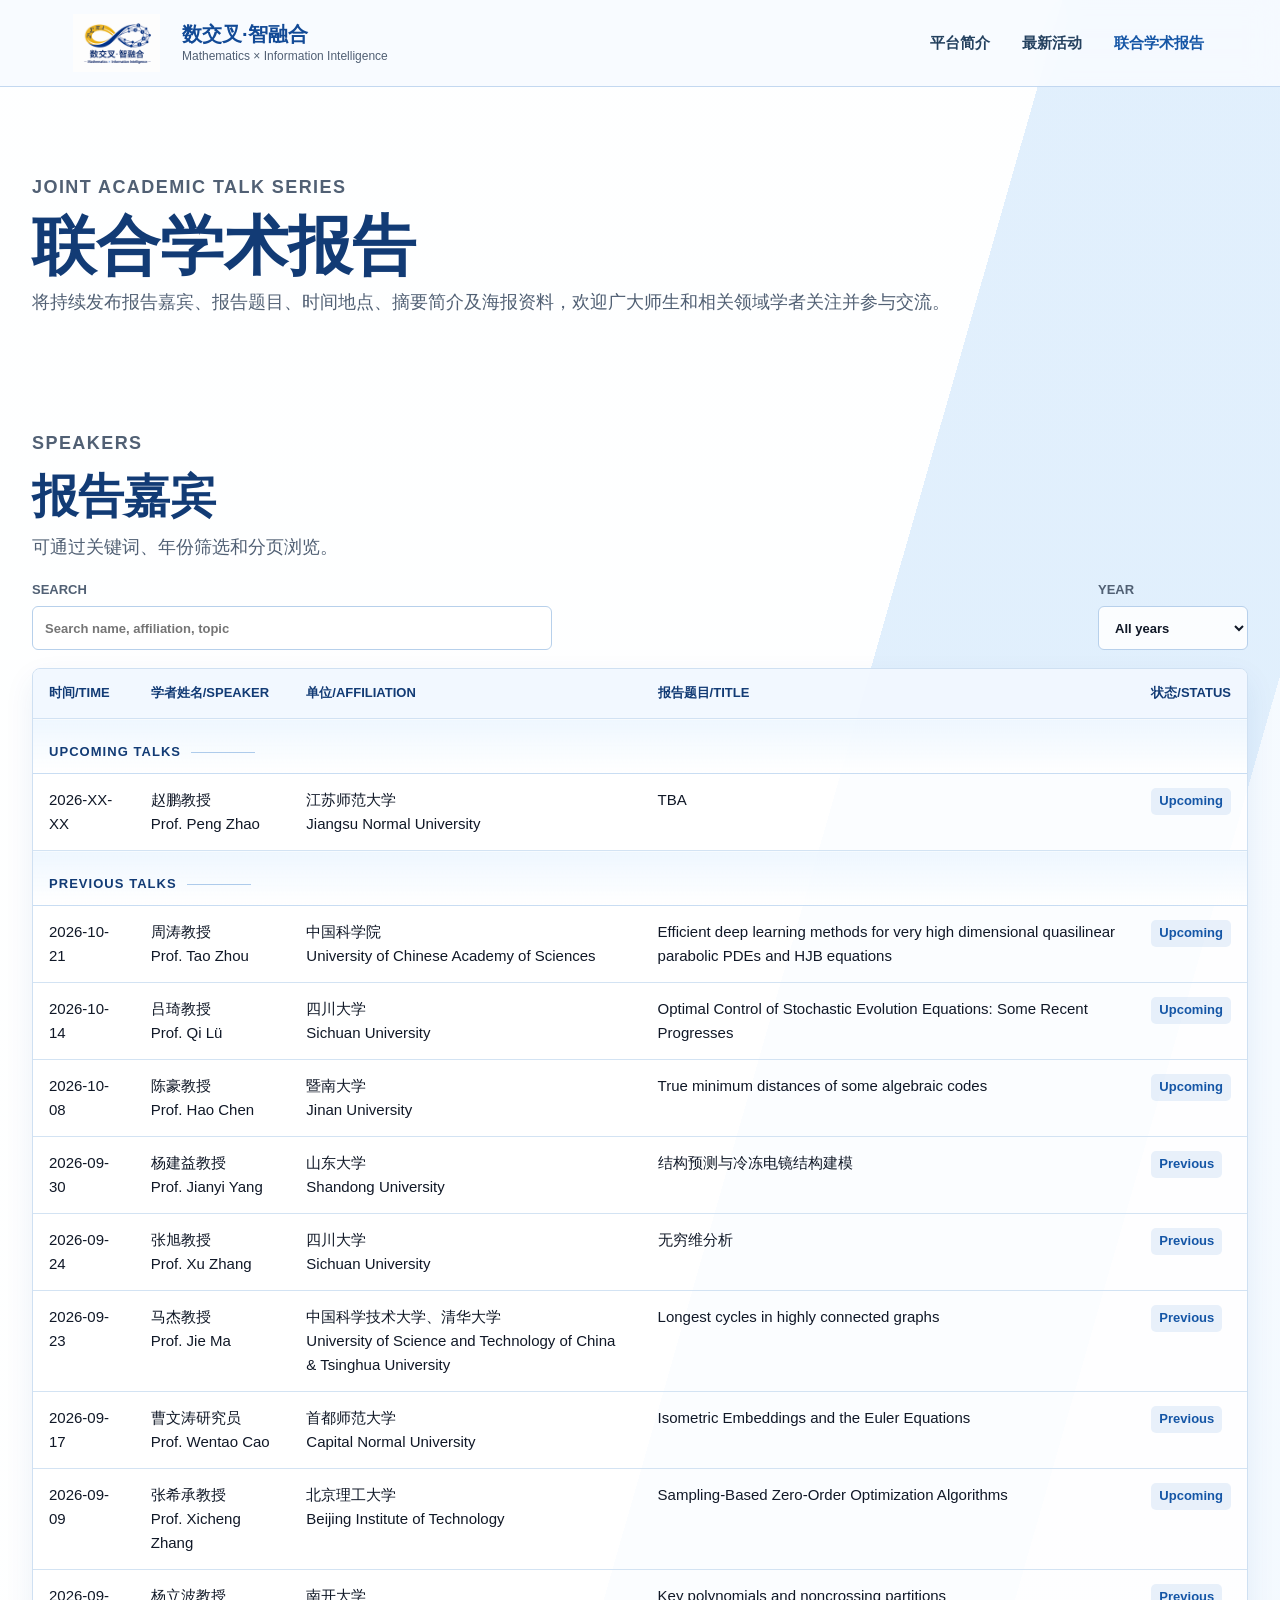
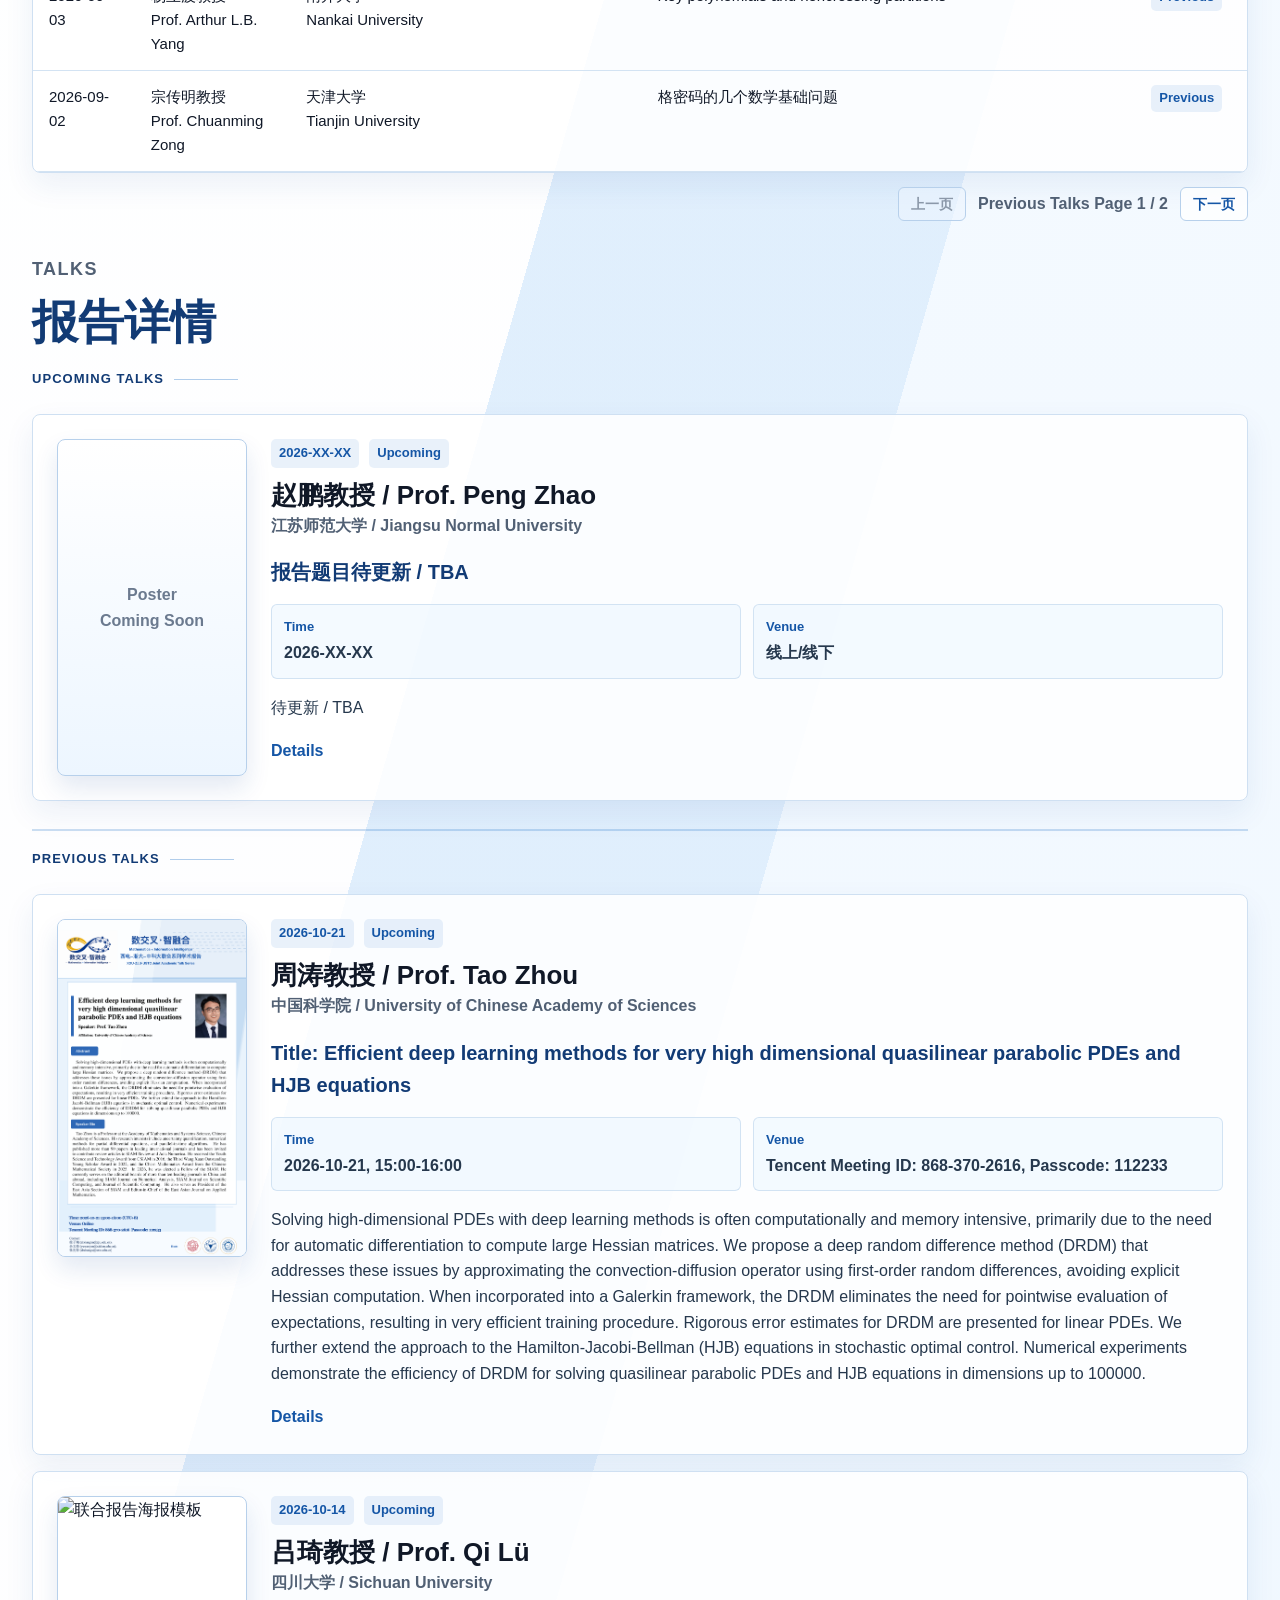
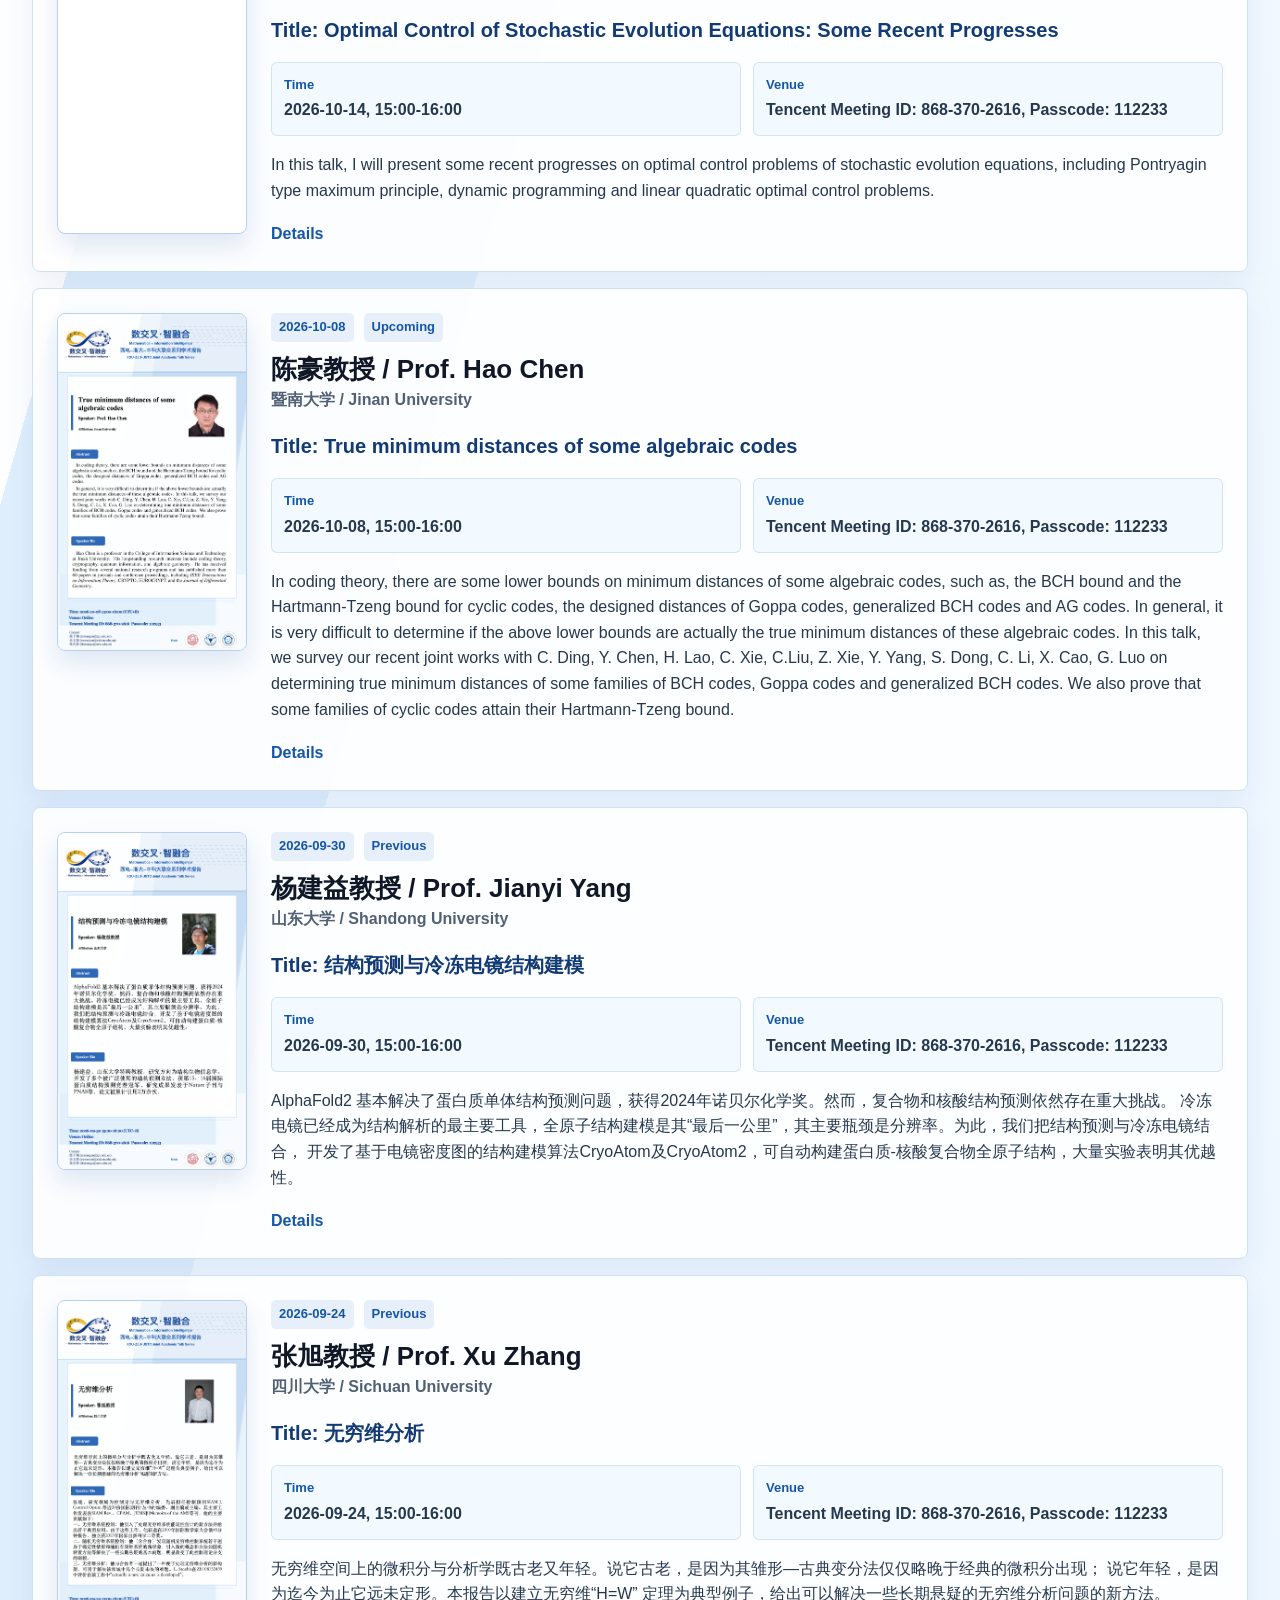
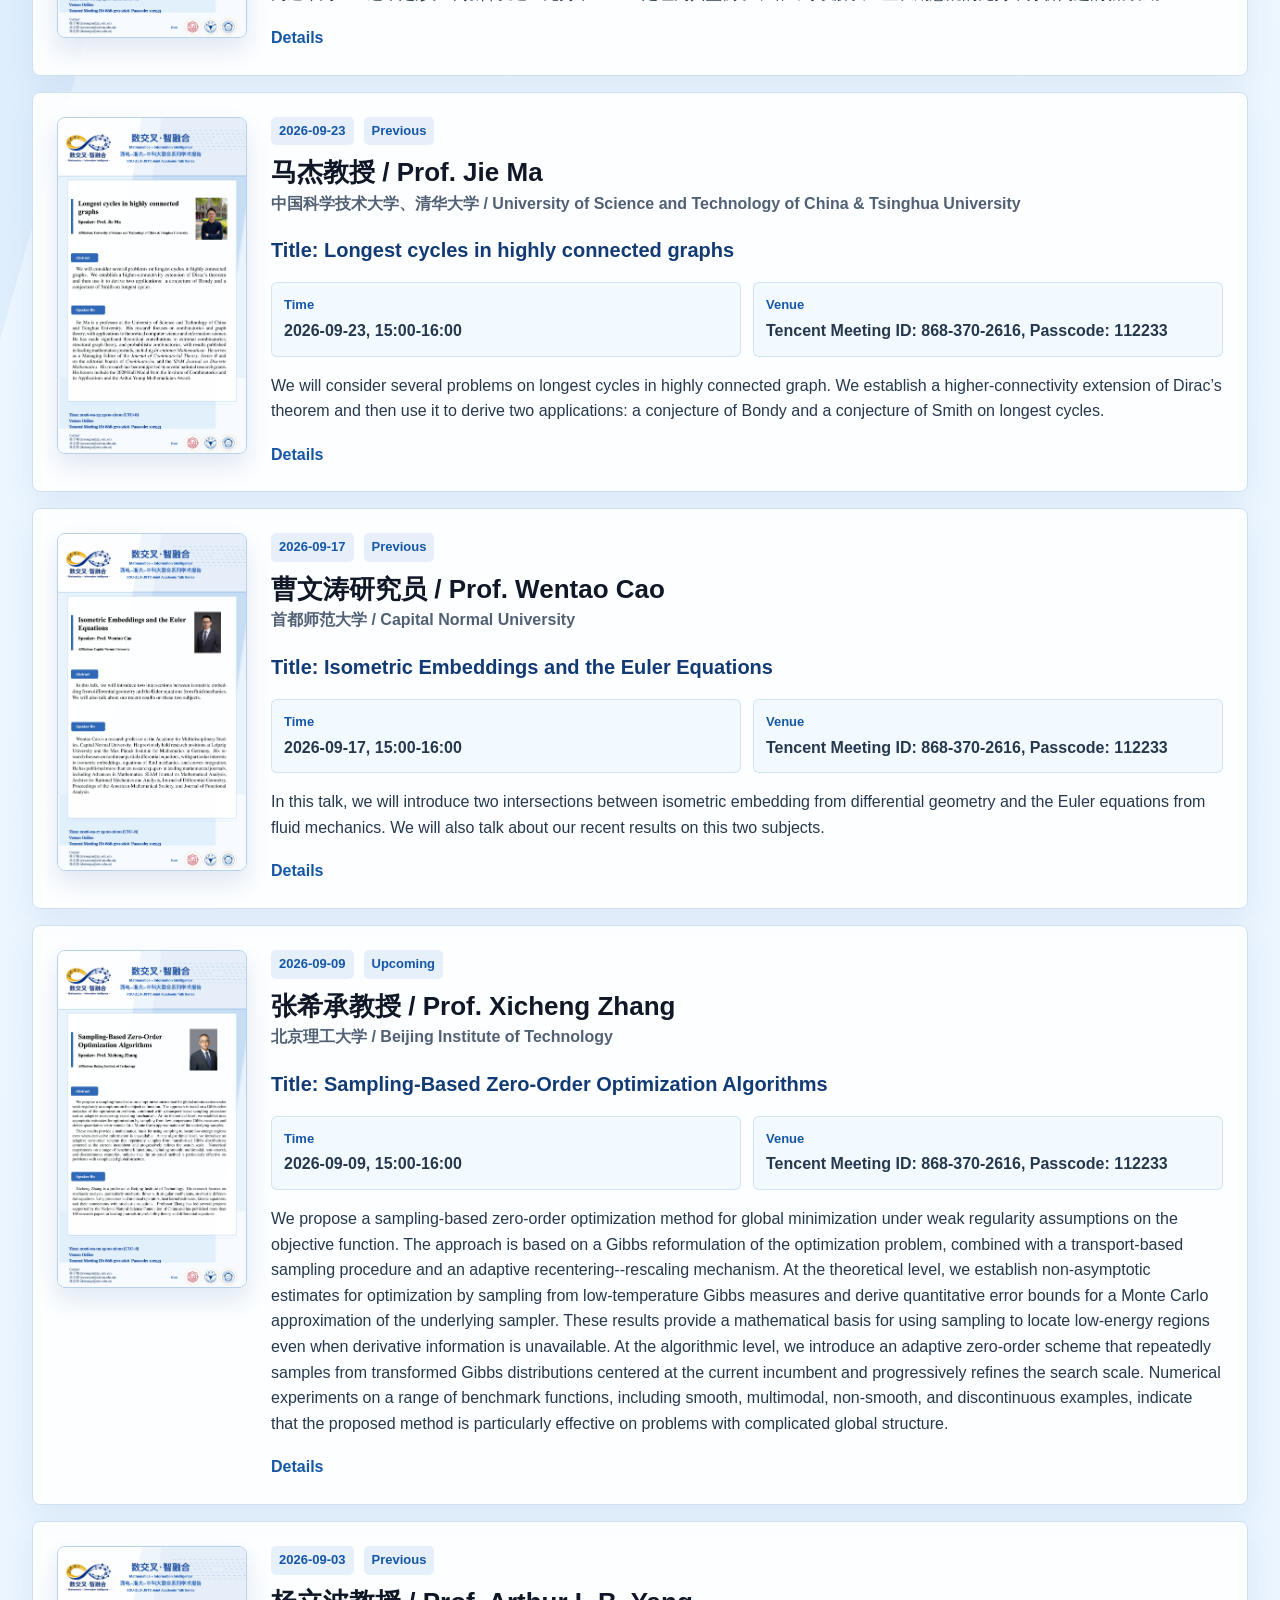
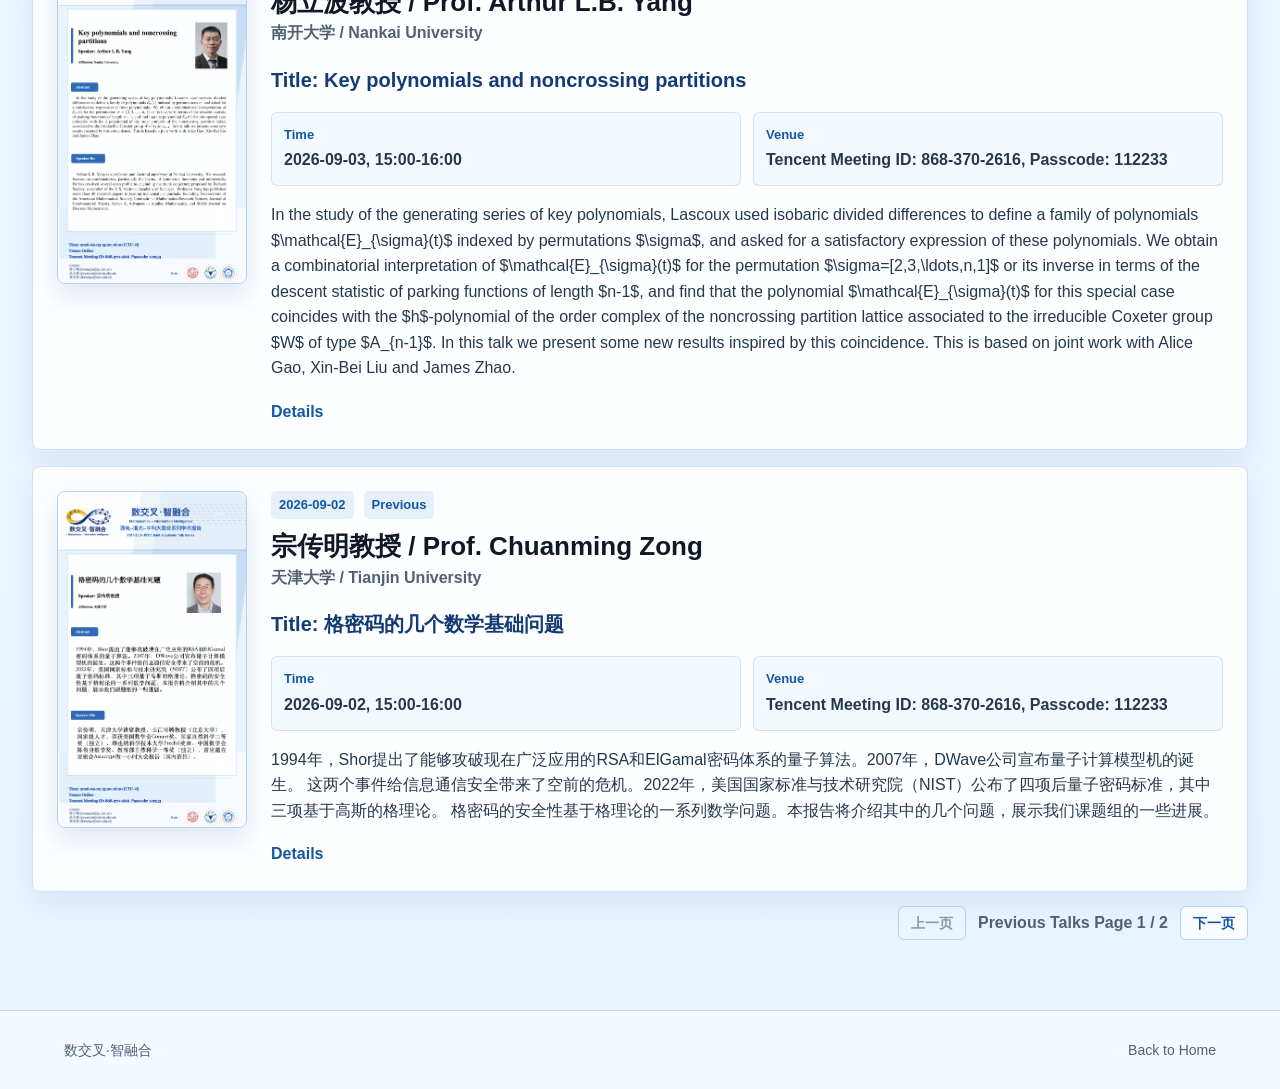
==== commit 0ed3d934: "Update joint-reports.html" ====
--- a/joint-reports.html
+++ b/joint-reports.html
@@ -338,7 +338,23 @@
               <td><span class="table-status">Upcoming</span></td>
             </tr>
 
-             <tr data-report-id="upcoming-report-18" data-year="2026" data-date="2026-10-21" data-status="upcoming" data-name=周涛" data-affiliation="中国科学院" data-topic="Efficient deep learning methods for very high dimensional quasilinear parabolic PDEs and HJB equations">
+             <tr data-report-id="upcoming-report-18" data-year="2026" data-date="2026-10-14" data-status="upcoming" data-name="吕琦" data-affiliation="四川大学" data-topic="Optimal Control of Stochastic Evolution Equations: Some Recent Progresses">
+              <td>2026-10-14</td>
+              <td>
+              <div class="zh">吕琦教授</div>
+              <div class="en">Prof. Qi Lü</div>
+              </td>
+              <td>
+              <div class="zh">四川大学</div>
+              <div class="en">Sichuan University</div>
+              </td>
+              <td>
+              <div class="en">Optimal Control of Stochastic Evolution Equations: Some Recent Progresses</div>
+              </td>
+              <td><span class="table-status">Upcoming</span></td>
+            </tr>
+
+             <tr data-report-id="upcoming-report-19" data-year="2026" data-date="2026-10-21" data-status="upcoming" data-name=周涛" data-affiliation="中国科学院" data-topic="Efficient deep learning methods for very high dimensional quasilinear parabolic PDEs and HJB equations">
               <td>2026-10-21</td>
               <td>
               <div class="zh">周涛教授</div>
@@ -1025,7 +1041,40 @@
           </div>
         </article>
 
-        <article class="speaker-card report-card" data-report-id="upcoming-report-18" data-year="2026" data-date="2026-10-21" data-status="upcoming" data-name="周涛" data-affiliation="中国科学院" data-topic="Efficient deep learning methods for very high dimensional quasilinear parabolic PDEs and HJB equations">
+         <article class="speaker-card report-card" data-report-id="upcoming-report-18" data-year="2026" data-date="2026-10-14" data-status="upcoming" data-name="吕琦" data-affiliation="四川大学" data-topic="Optimal Control of Stochastic Evolution Equations: Some Recent Progresses">
+          <a class="poster-frame" href="assets/poster-qi-lv.png" aria-label="查看海报">
+            <img src="assets/poster-qi-lv.png" alt="联合报告海报模板">
+          </a>
+          <div class="report-content">
+            <div class="speaker-meta">
+              <span class="date">2026-10-14</span>
+              <span class="status">Upcoming</span>
+            </div>
+            <h2>吕琦教授 / Prof. Qi Lü</h2>
+            <p class="affiliation">四川大学 / Sichuan University</p>
+            <h3>Title: Optimal Control of Stochastic Evolution Equations: Some Recent Progresses</h3>
+            <dl class="report-details">
+              <div>
+                <dt>Time</dt>
+                 <dd>2026-10-14, 15:00-16:00</dd>
+              </div>
+              <div>
+                <dt>Venue</dt>
+                 <dd>Tencent Meeting ID: 868-370-2616, Passcode: 112233</dd>
+              </div>
+            </dl>
+            <p class="summary">
+              In this talk, I will present some recent progresses on optimal control problems of stochastic evolution equations,
+              including Pontryagin type maximum principle, dynamic programming and linear quadratic optimal control problems.
+            </p>
+            <div class="card-actions">
+               <a href="assets/poster-qi-lv.png" aria-label="查看海报">Details</a>
+            </div>
+          </div>
+        </article>
+
+
+        <article class="speaker-card report-card" data-report-id="upcoming-report-19" data-year="2026" data-date="2026-10-21" data-status="upcoming" data-name="周涛" data-affiliation="中国科学院" data-topic="Efficient deep learning methods for very high dimensional quasilinear parabolic PDEs and HJB equations">
           <a class="poster-frame" href="assets/poster-tao-zhou.png" aria-label="查看海报">
             <img src="assets/poster-tao-zhou.png" alt="联合报告海报模板">
           </a>
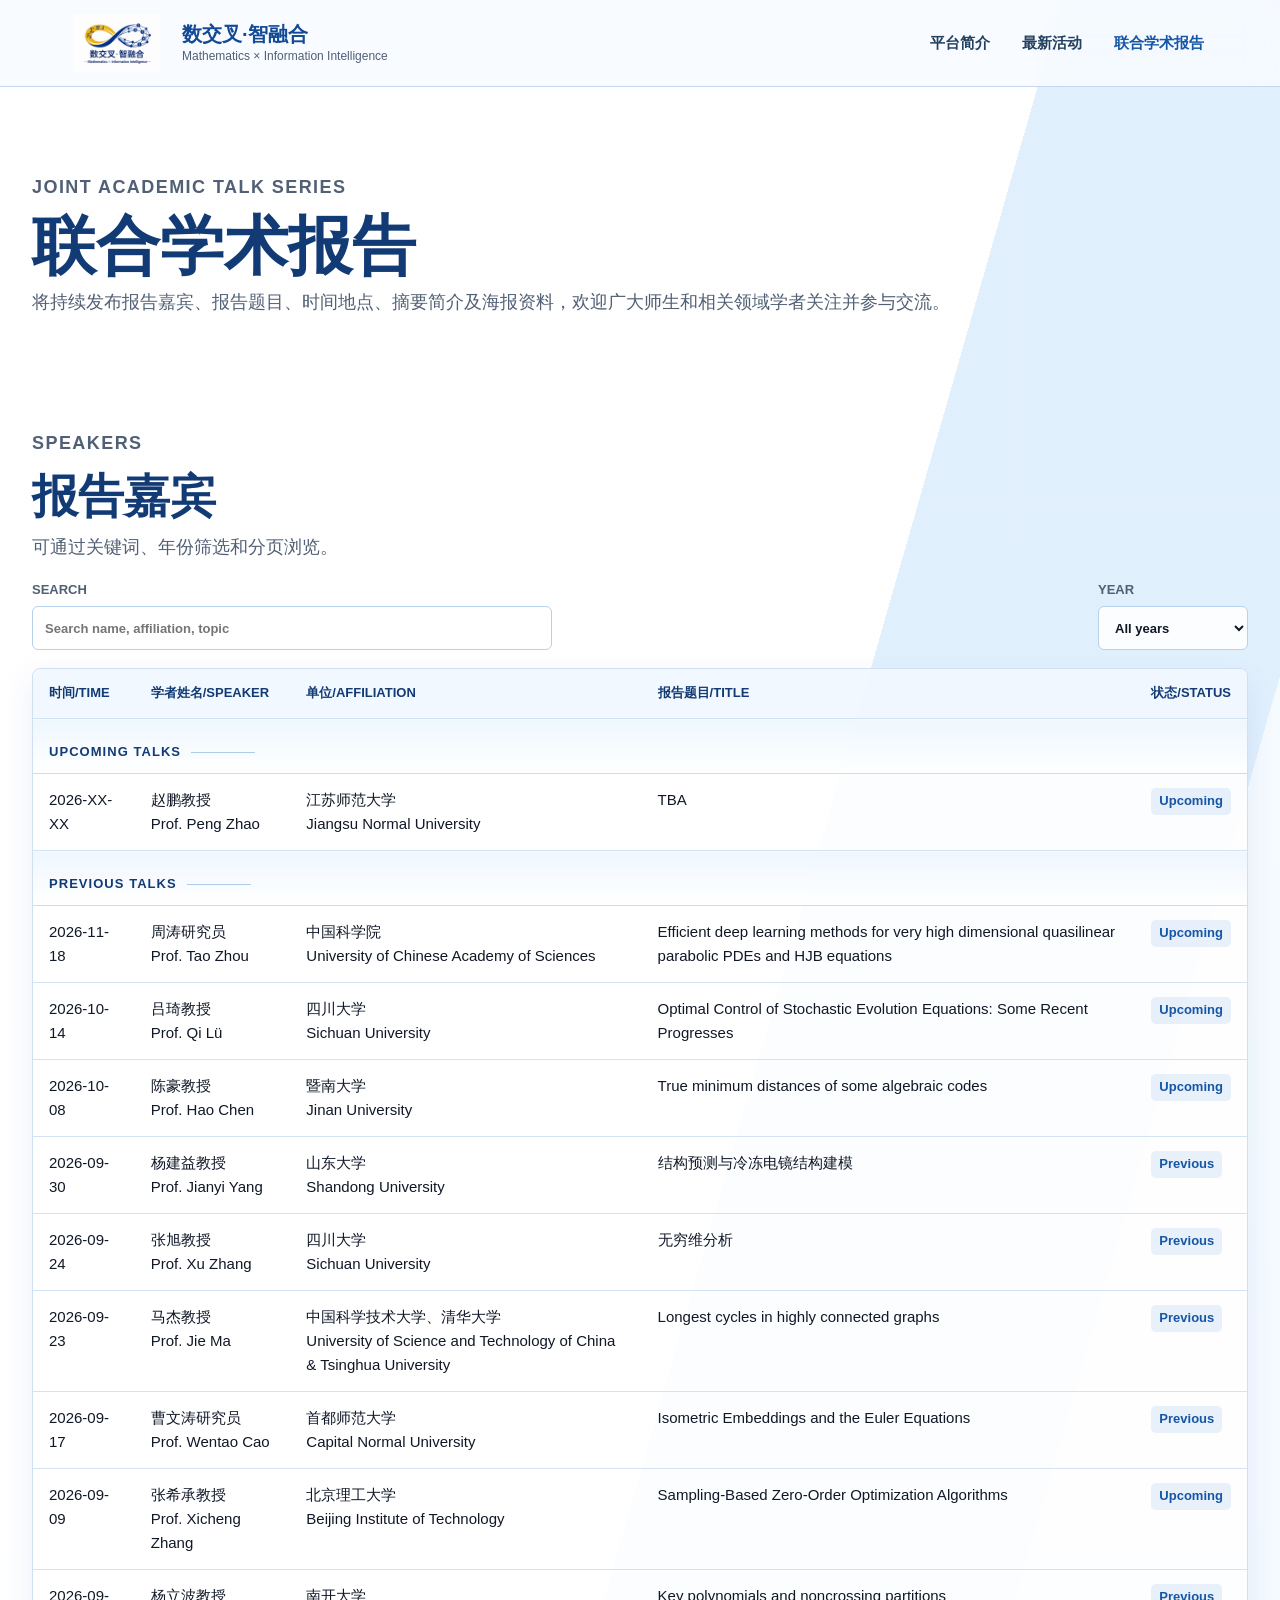
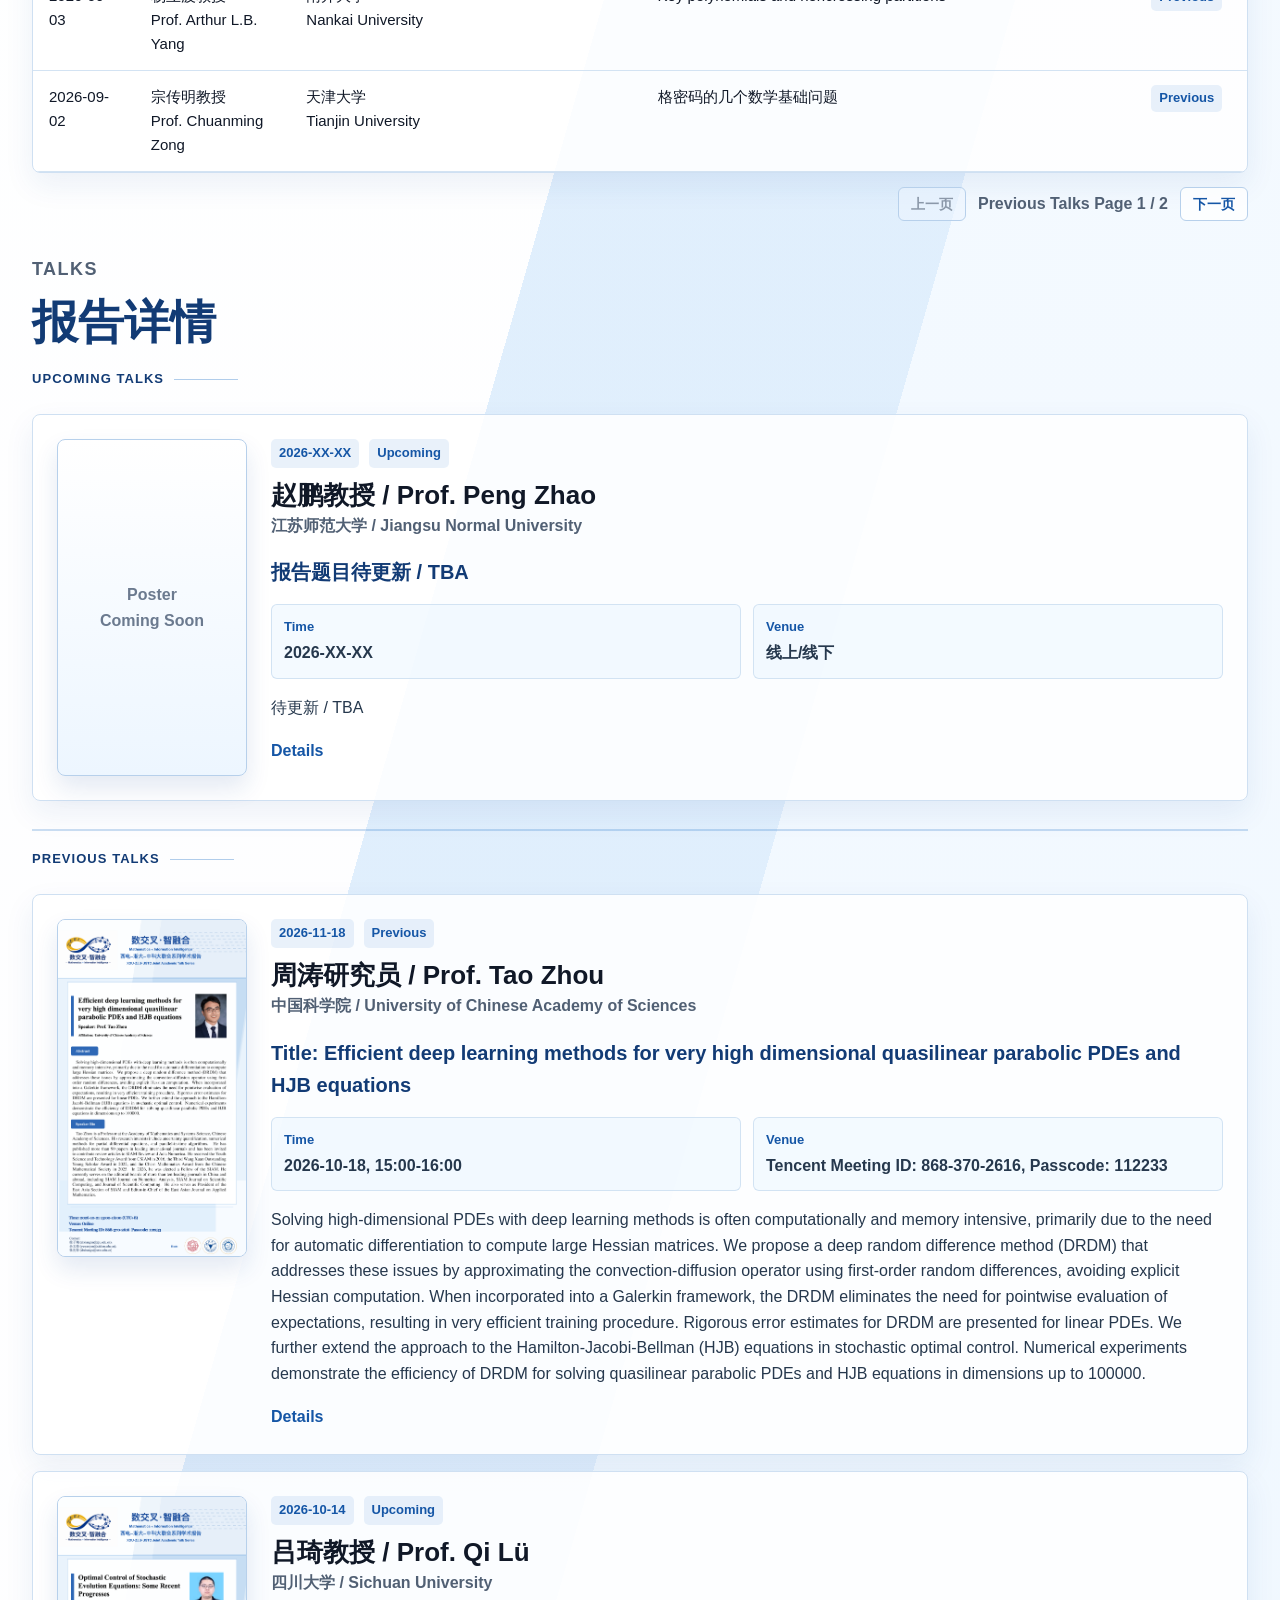
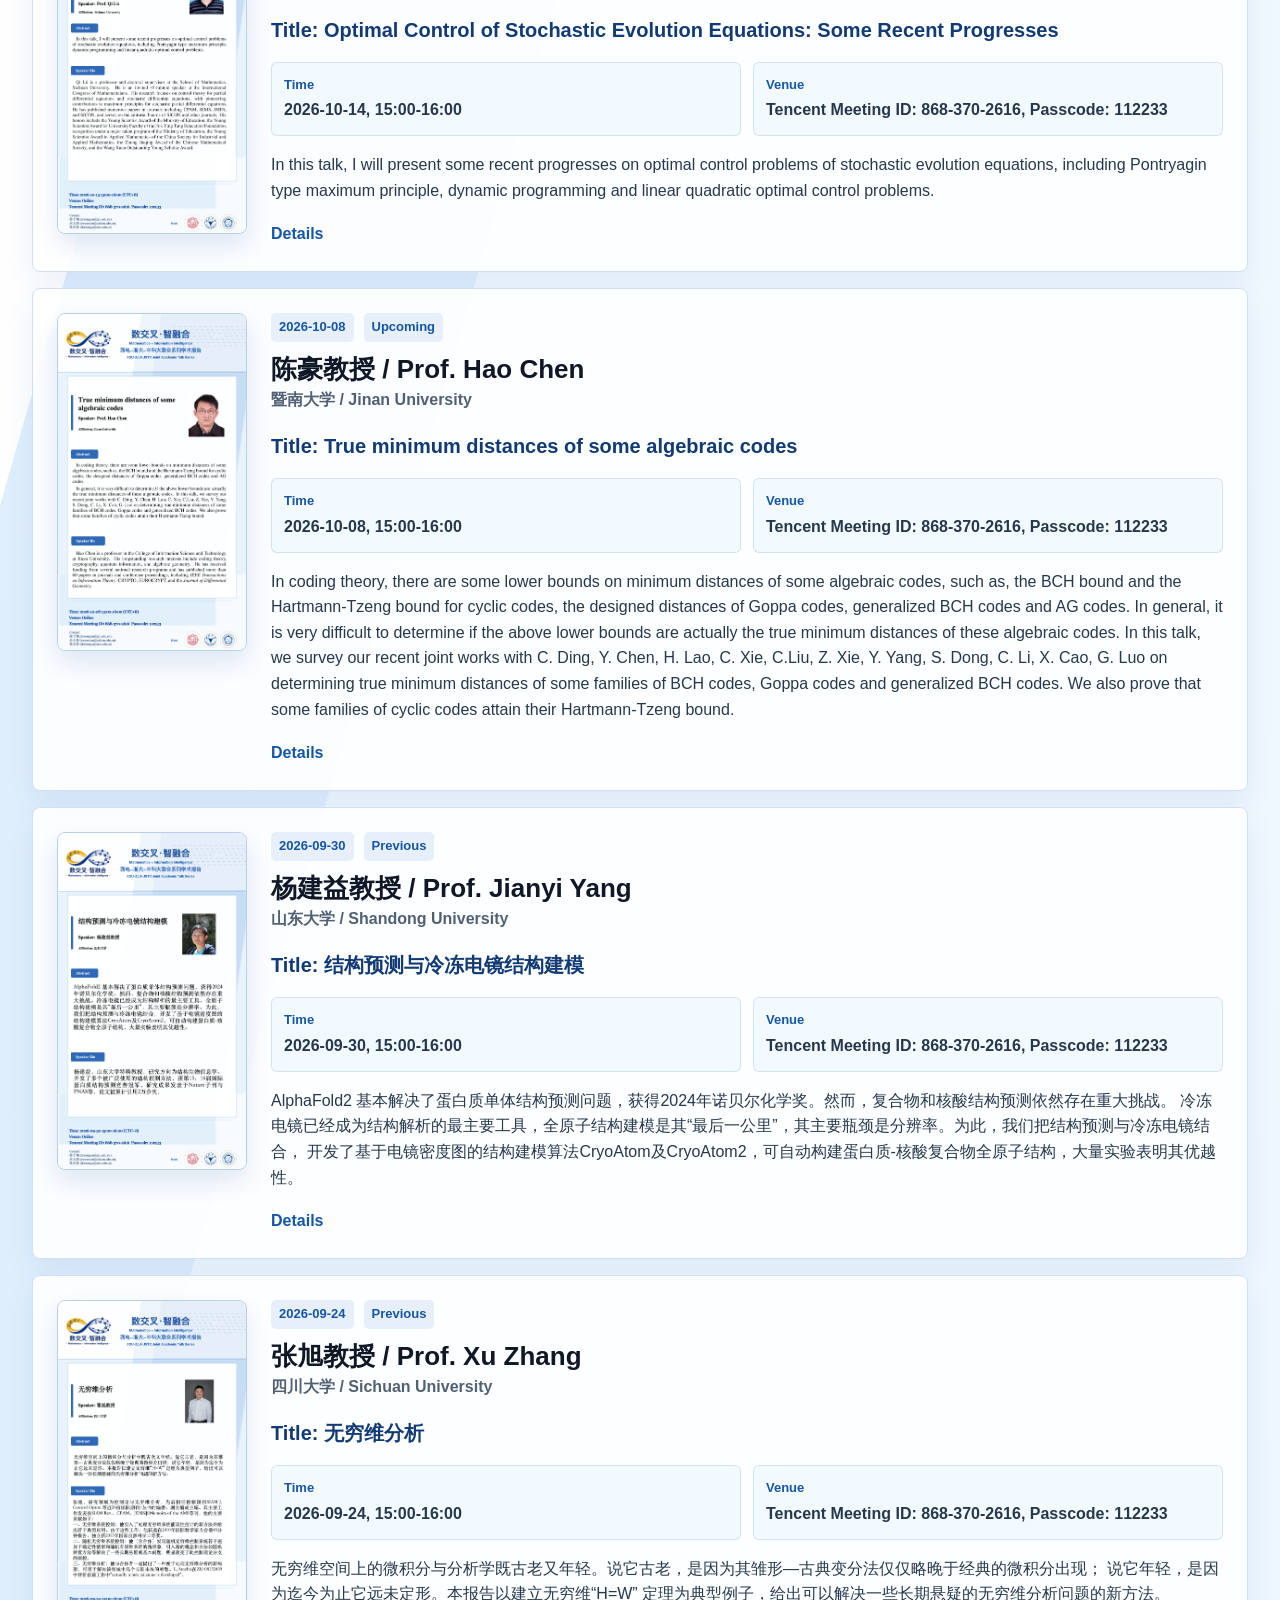
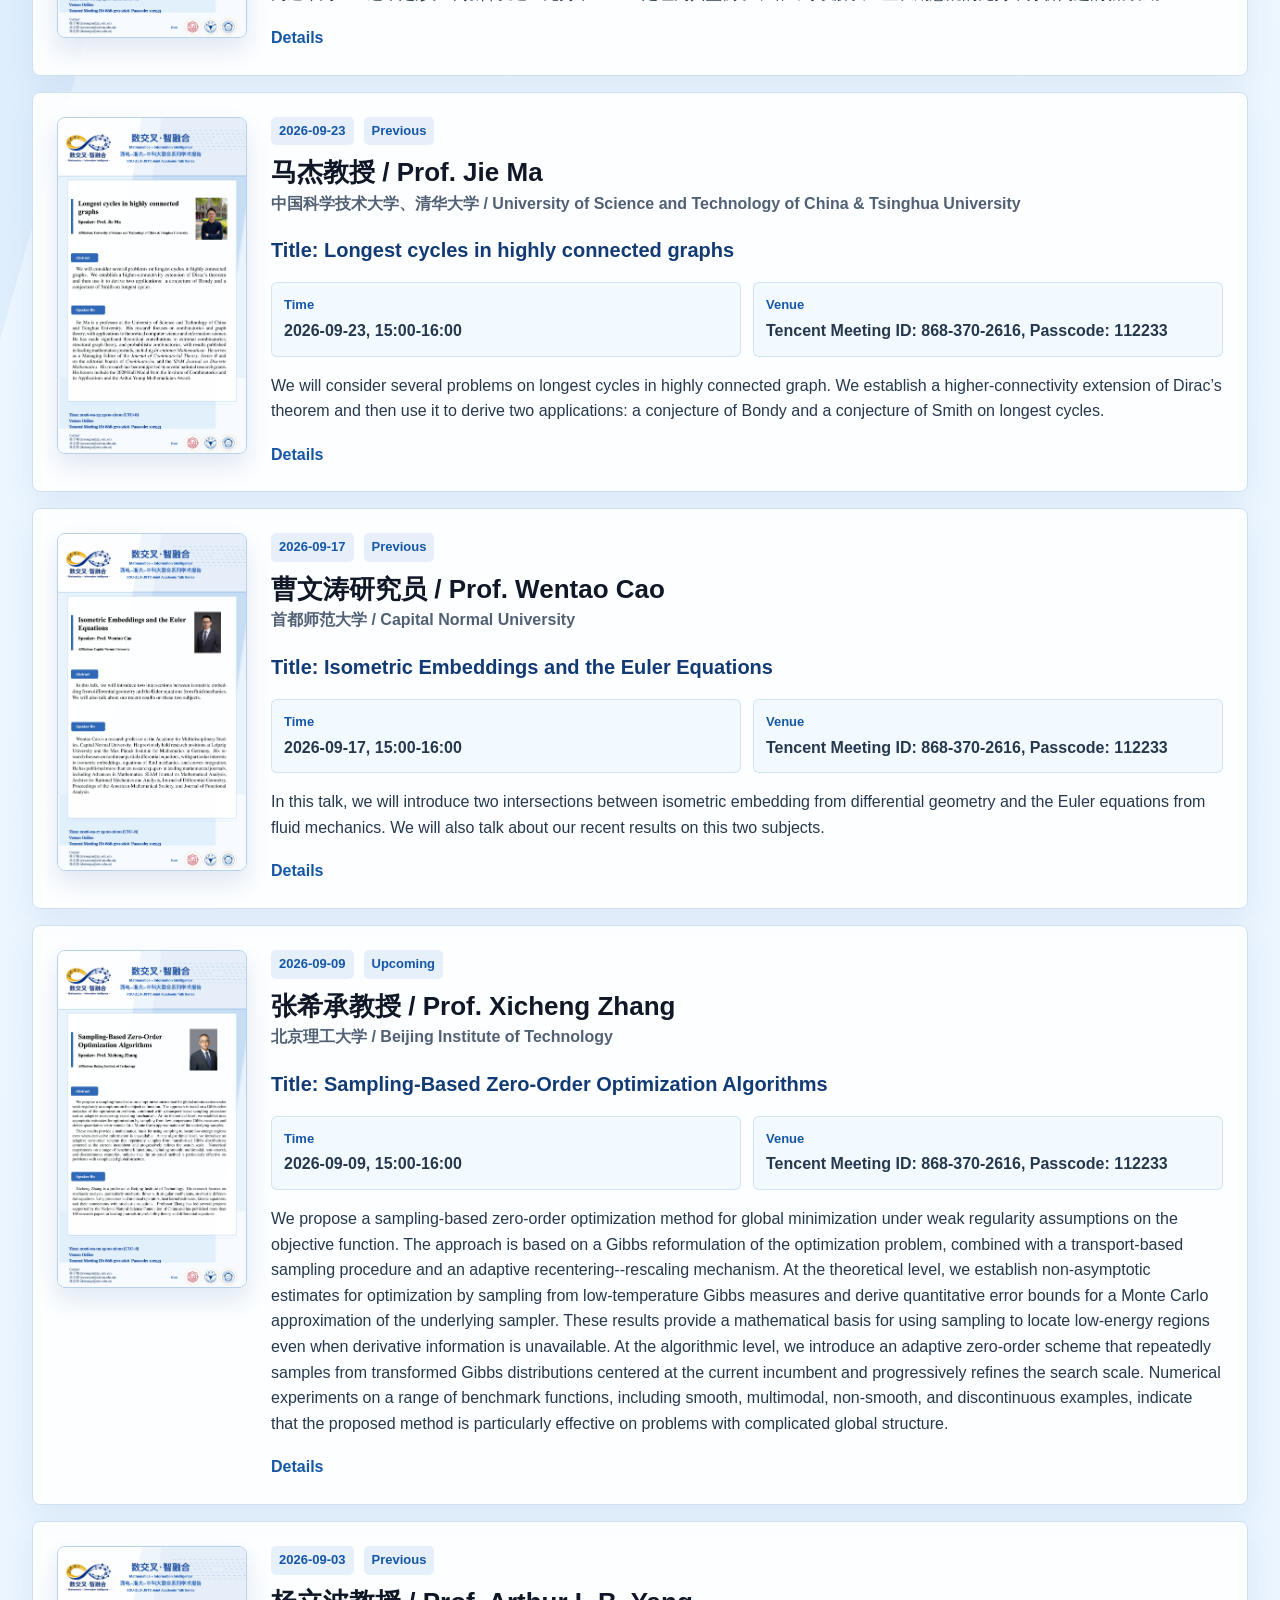
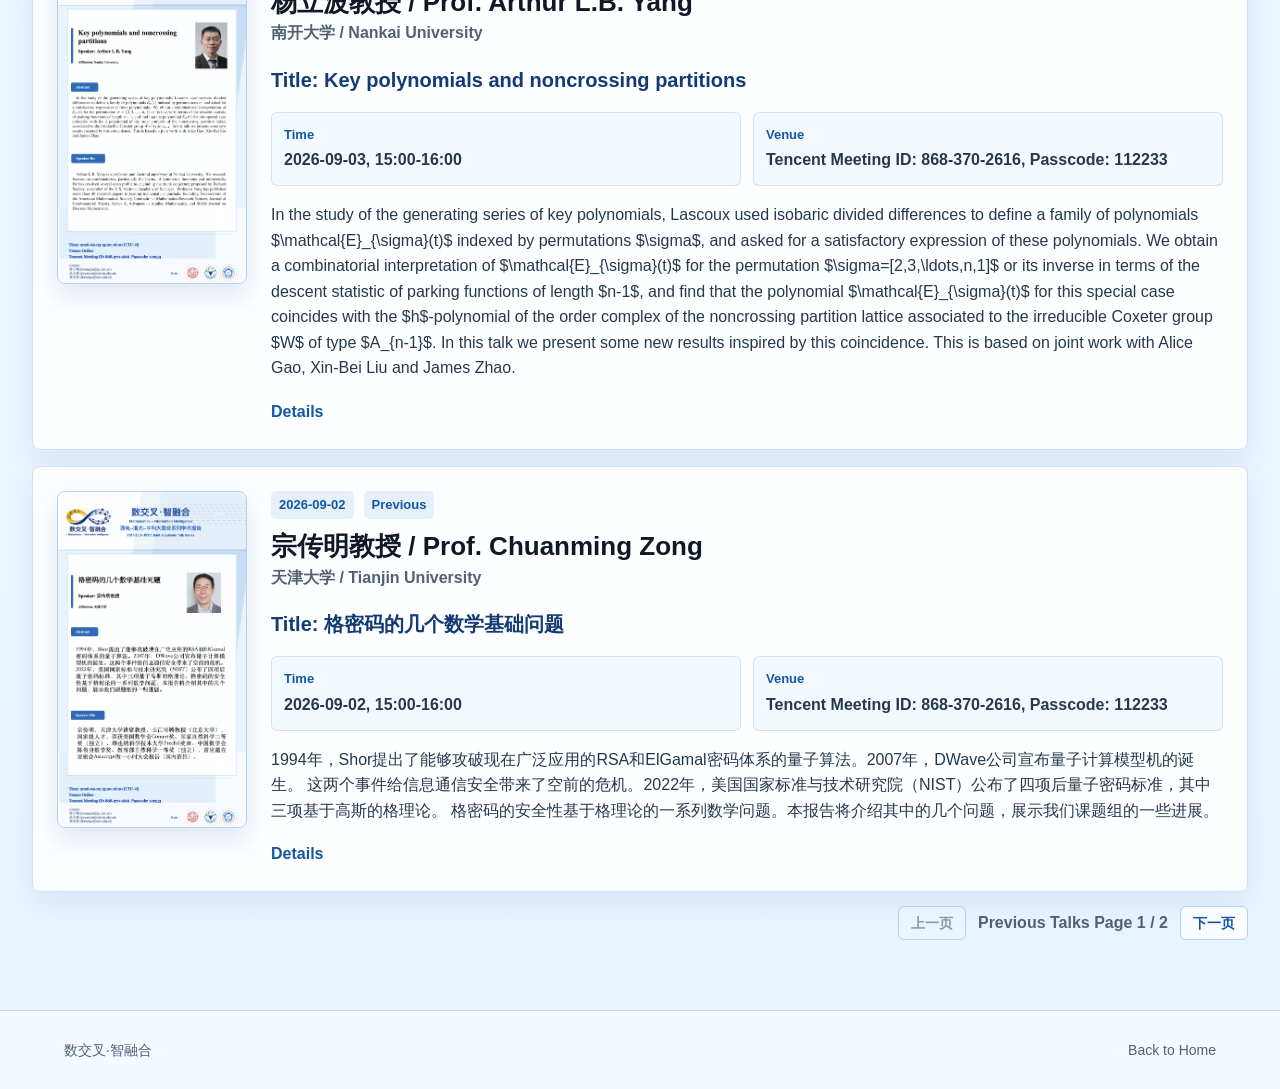
==== commit 5a39274d: "Update joint-reports.html" ====
--- a/joint-reports.html
+++ b/joint-reports.html
@@ -354,10 +354,10 @@
               <td><span class="table-status">Upcoming</span></td>
             </tr>
 
-             <tr data-report-id="upcoming-report-19" data-year="2026" data-date="2026-10-21" data-status="upcoming" data-name=周涛" data-affiliation="中国科学院" data-topic="Efficient deep learning methods for very high dimensional quasilinear parabolic PDEs and HJB equations">
-              <td>2026-10-21</td>
-              <td>
-              <div class="zh">周涛教授</div>
+             <tr data-report-id="previous-report-23" data-year="2026" data-date="2026-11-18" data-status="previous" data-name=周涛" data-affiliation="中国科学院" data-topic="Efficient deep learning methods for very high dimensional quasilinear parabolic PDEs and HJB equations">
+              <td>2026-11-18</td>
+              <td>
+              <div class="zh">周涛研究员</div>
               <div class="en">Prof. Tao Zhou</div>
               </td>
               <td>
@@ -1074,22 +1074,22 @@
         </article>
 
 
-        <article class="speaker-card report-card" data-report-id="upcoming-report-19" data-year="2026" data-date="2026-10-21" data-status="upcoming" data-name="周涛" data-affiliation="中国科学院" data-topic="Efficient deep learning methods for very high dimensional quasilinear parabolic PDEs and HJB equations">
+        <article class="speaker-card report-card" data-report-id="previous-report-23" data-year="2026" data-date="2026-11-18" data-status="previous" data-name="周涛" data-affiliation="中国科学院" data-topic="Efficient deep learning methods for very high dimensional quasilinear parabolic PDEs and HJB equations">
           <a class="poster-frame" href="assets/poster-tao-zhou.png" aria-label="查看海报">
             <img src="assets/poster-tao-zhou.png" alt="联合报告海报模板">
           </a>
           <div class="report-content">
             <div class="speaker-meta">
-              <span class="date">2026-10-21</span>
-              <span class="status">Upcoming</span>
-            </div>
-            <h2>周涛教授 / Prof. Tao Zhou</h2>
+              <span class="date">2026-11-18</span>
+              <span class="status">Previous</span>
+            </div>
+            <h2>周涛研究员 / Prof. Tao Zhou</h2>
             <p class="affiliation">中国科学院 / University of Chinese Academy of Sciences</p>
             <h3>Title: Efficient deep learning methods for very high dimensional quasilinear parabolic PDEs and HJB equations</h3>
             <dl class="report-details">
               <div>
                 <dt>Time</dt>
-                 <dd>2026-10-21, 15:00-16:00</dd>
+                 <dd>2026-10-18, 15:00-16:00</dd>
               </div>
               <div>
                 <dt>Venue</dt>
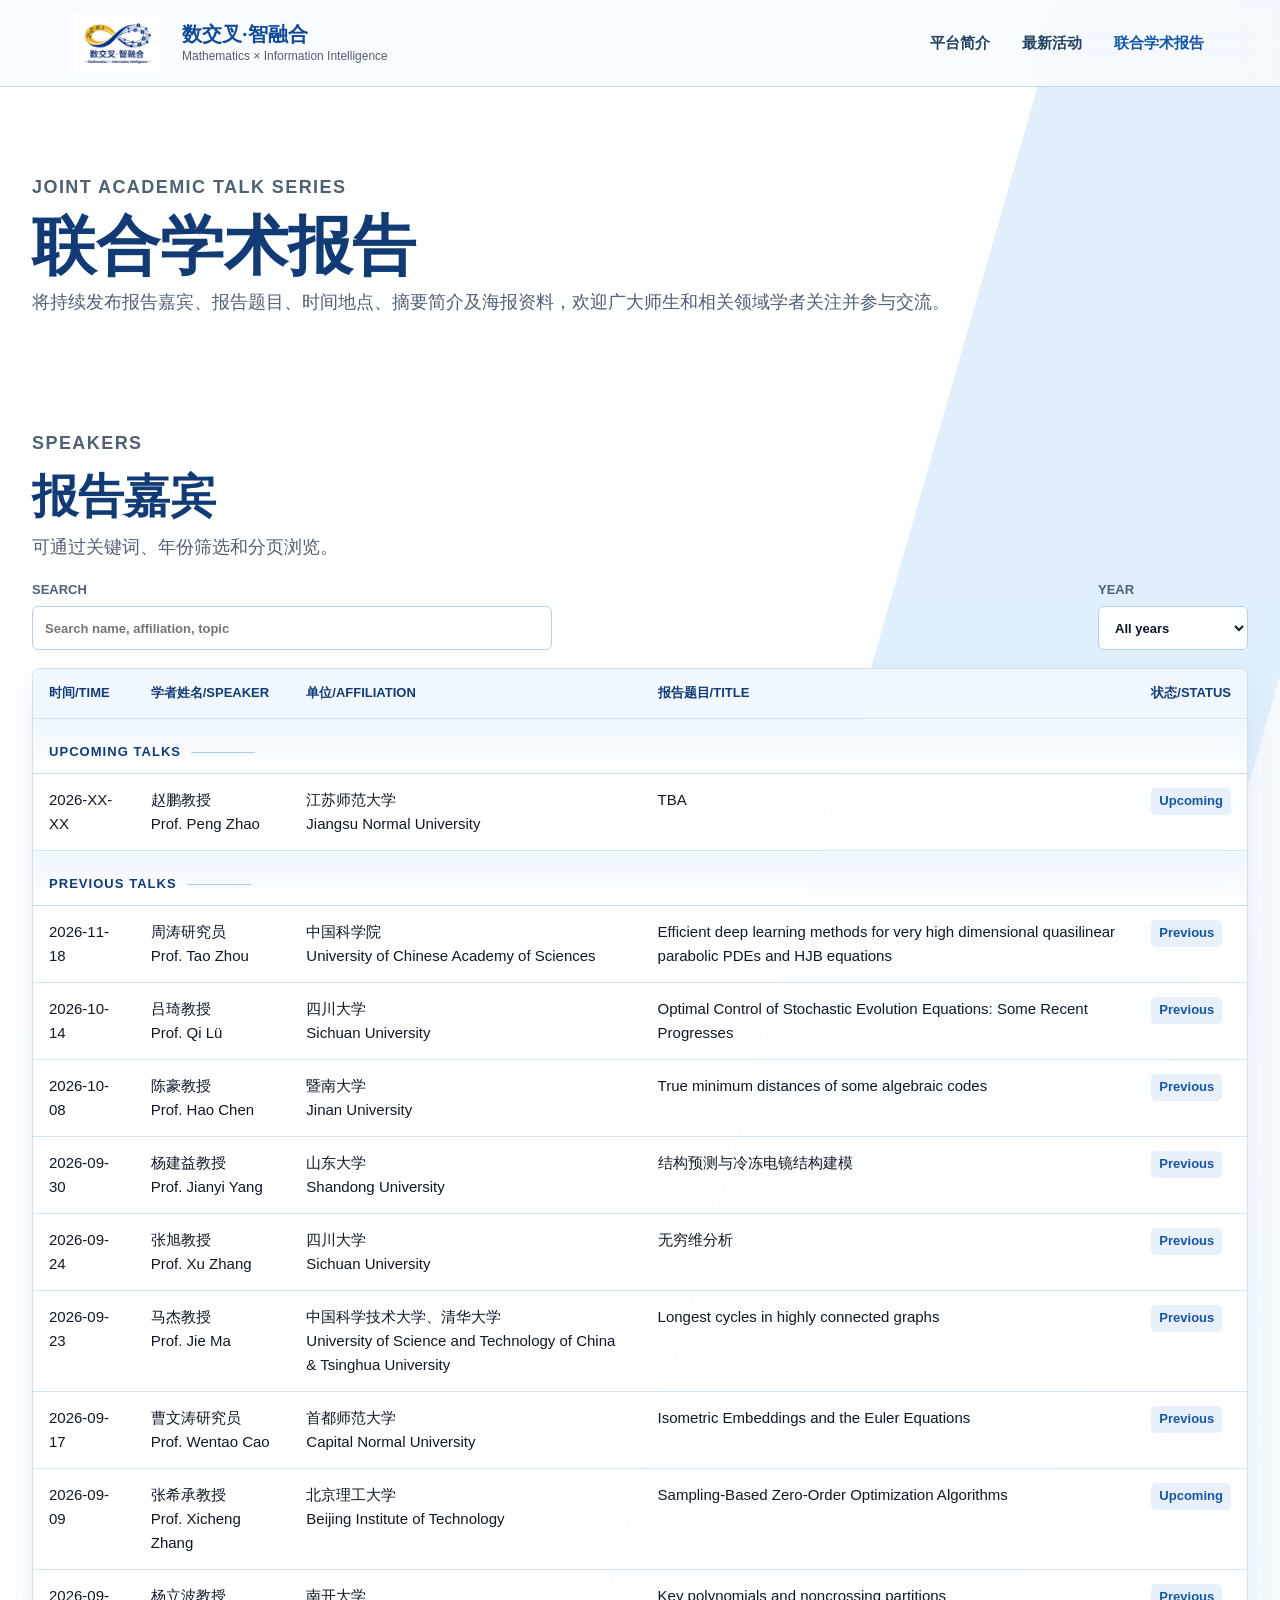
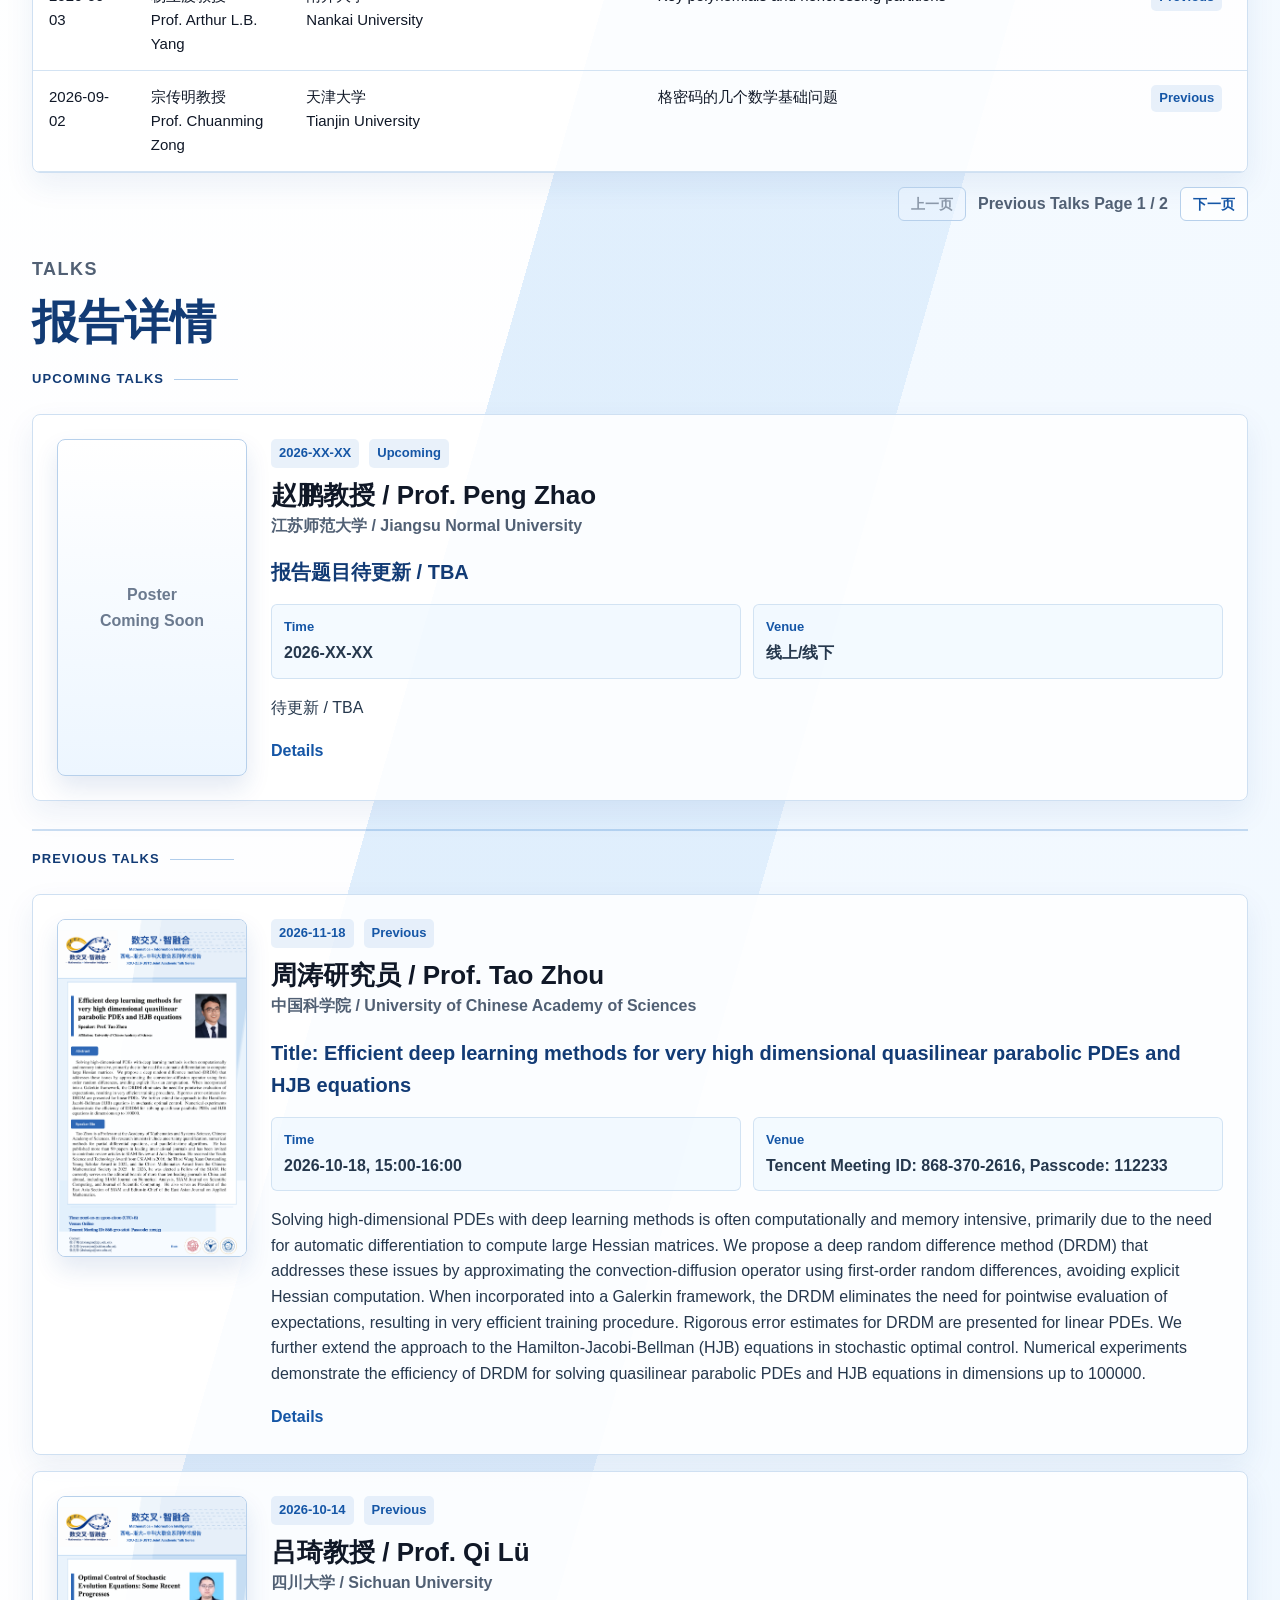
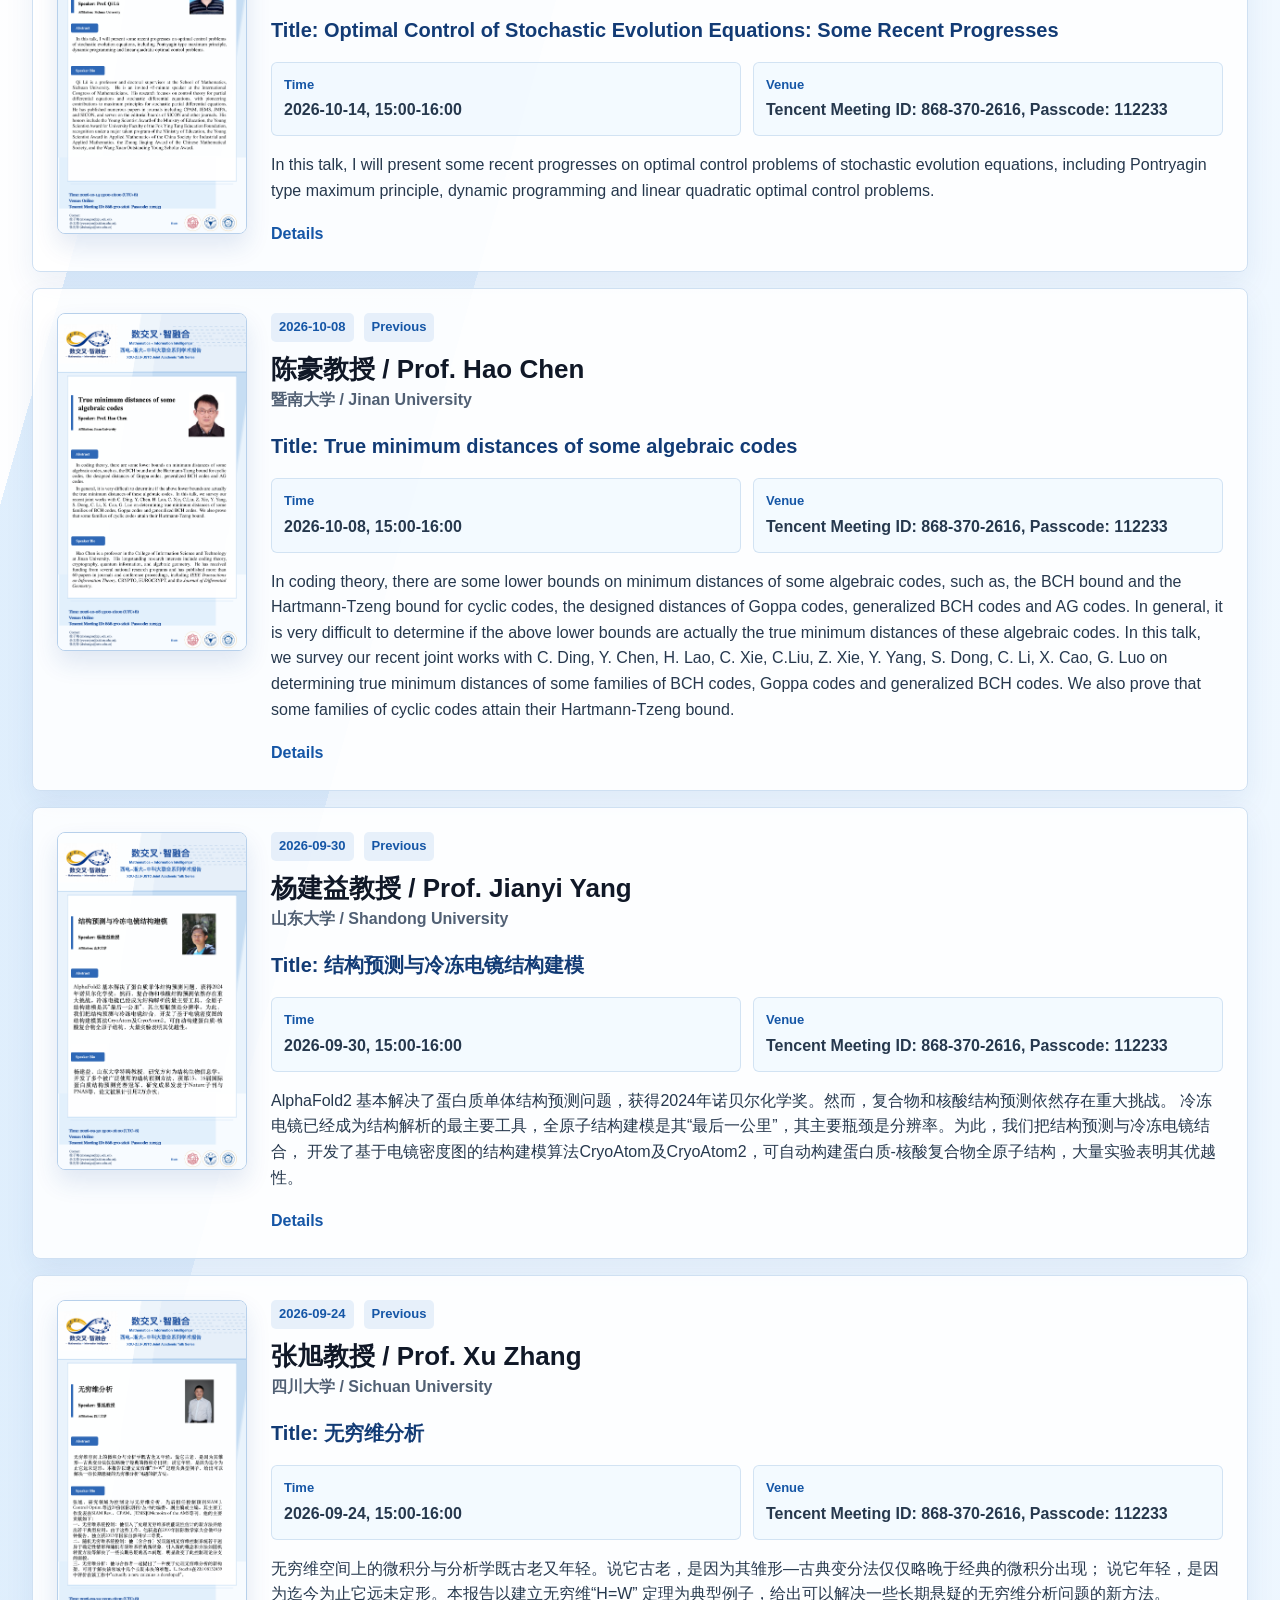
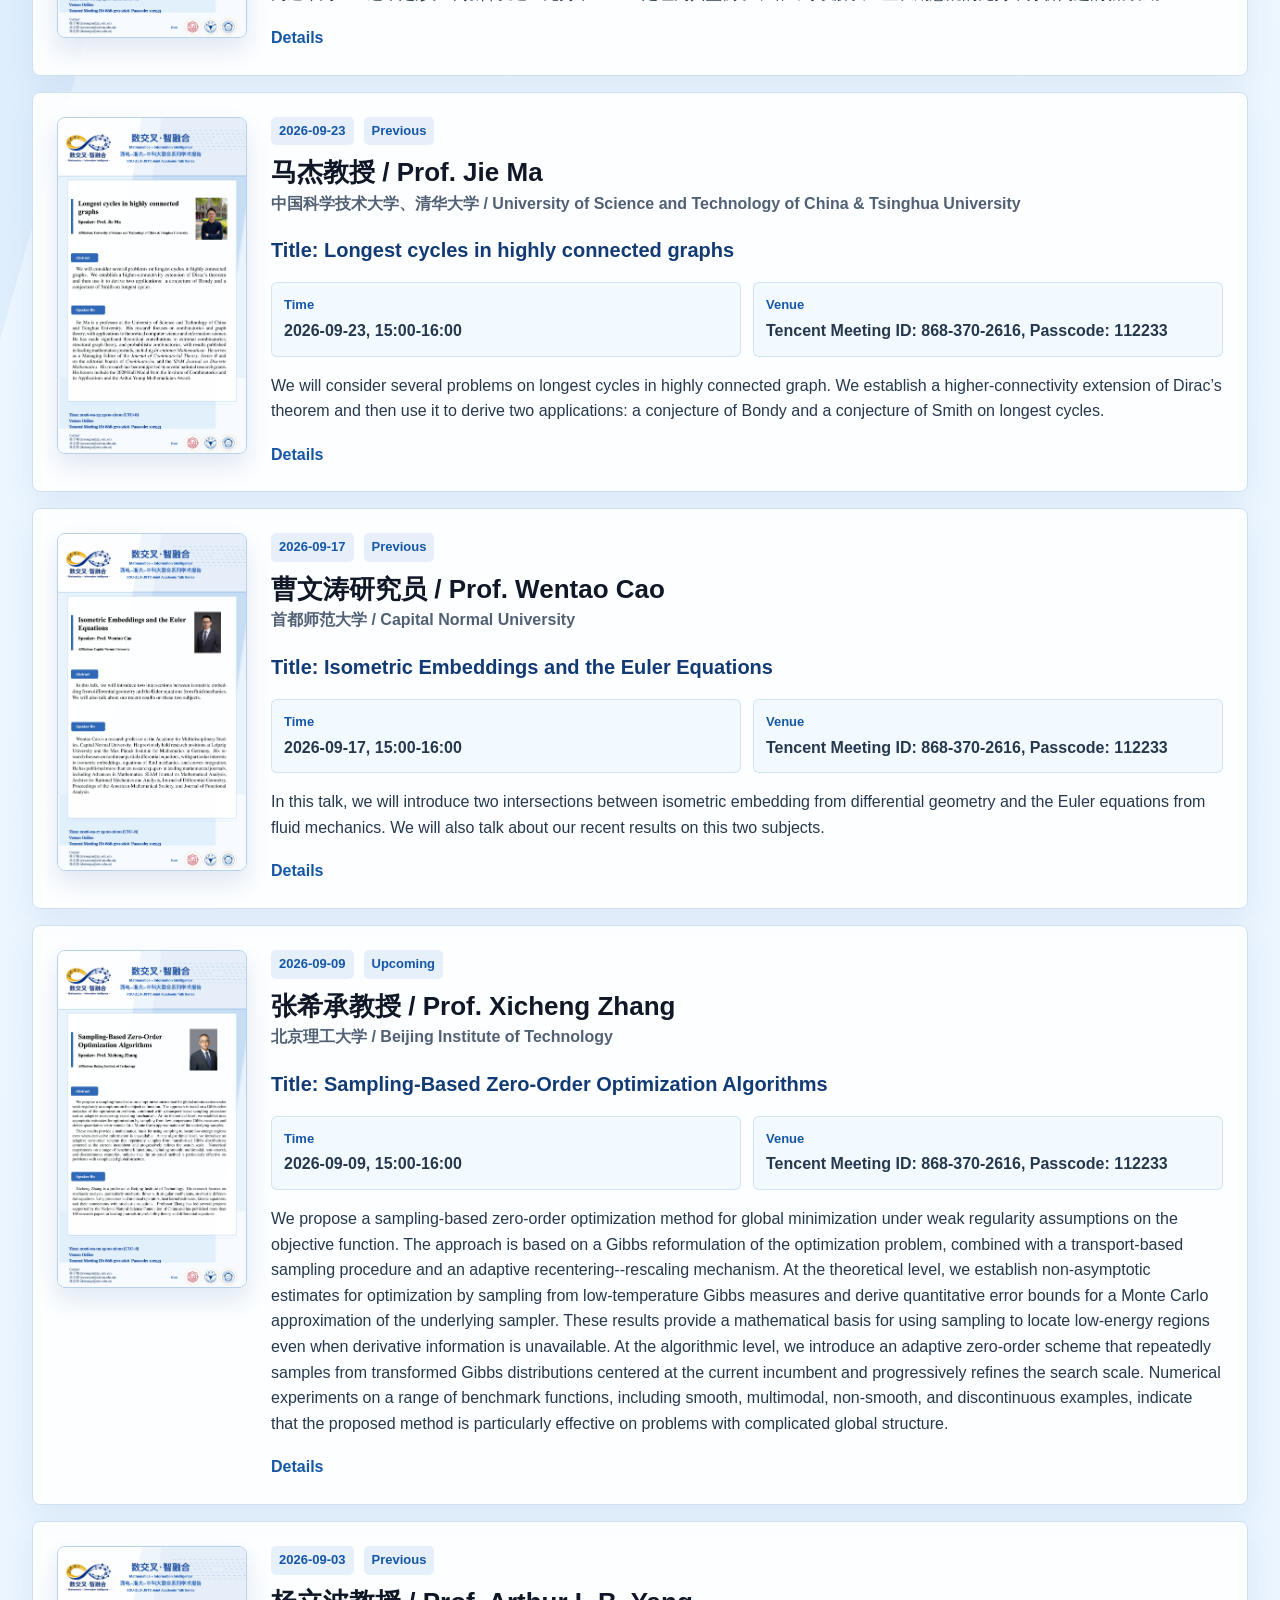
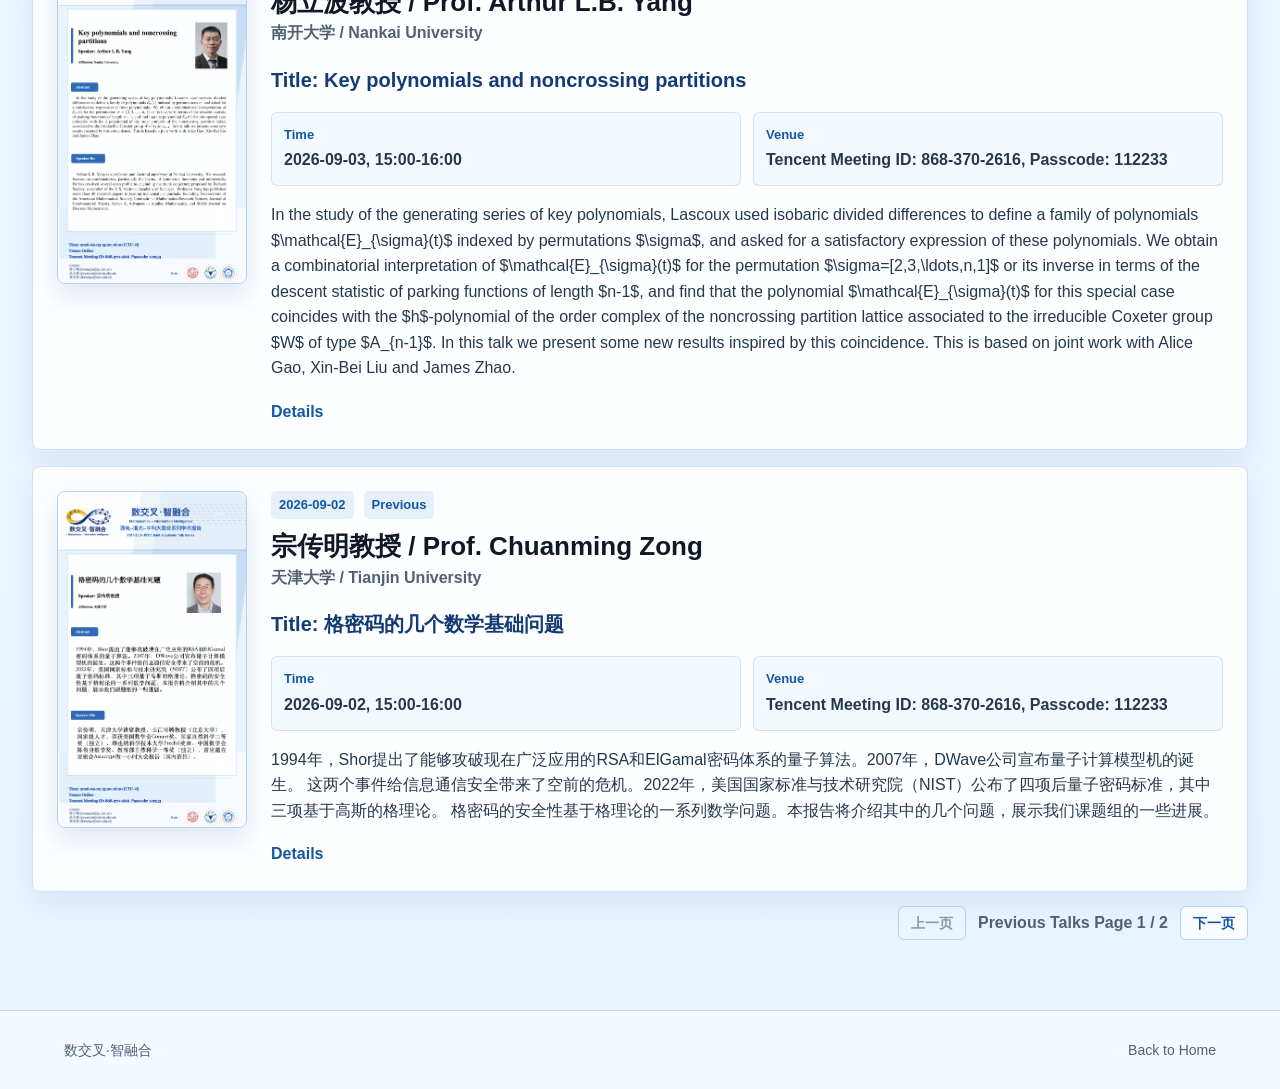
==== commit cc93425b: "Update joint-reports.html" ====
--- a/joint-reports.html
+++ b/joint-reports.html
@@ -322,7 +322,7 @@
               <td><span class="table-status">Previous</span></td>
             </tr>
 
-            <tr data-report-id="upcoming-report-17" data-year="2026" data-date="2026-10-08" data-status="upcoming" data-name="陈豪" data-affiliation="暨南大学" data-topic="True minimum distances of some algebraic codes">
+            <tr data-report-id="previous-report-17" data-year="2026" data-date="2026-10-08" data-status="previous" data-name="陈豪" data-affiliation="暨南大学" data-topic="True minimum distances of some algebraic codes">
               <td>2026-10-08</td>
               <td>
               <div class="zh">陈豪教授</div>
@@ -335,10 +335,10 @@
               <td>
               <div class="en">True minimum distances of some algebraic codes</div>
               </td>
-              <td><span class="table-status">Upcoming</span></td>
-            </tr>
-
-             <tr data-report-id="upcoming-report-18" data-year="2026" data-date="2026-10-14" data-status="upcoming" data-name="吕琦" data-affiliation="四川大学" data-topic="Optimal Control of Stochastic Evolution Equations: Some Recent Progresses">
+              <td><span class="table-status">Previous</span></td>
+            </tr>
+
+             <tr data-report-id="previous-report-18" data-year="2026" data-date="2026-10-14" data-status="previous" data-name="吕琦" data-affiliation="四川大学" data-topic="Optimal Control of Stochastic Evolution Equations: Some Recent Progresses">
               <td>2026-10-14</td>
               <td>
               <div class="zh">吕琦教授</div>
@@ -351,7 +351,7 @@
               <td>
               <div class="en">Optimal Control of Stochastic Evolution Equations: Some Recent Progresses</div>
               </td>
-              <td><span class="table-status">Upcoming</span></td>
+              <td><span class="table-status">Previous</span></td>
             </tr>
 
              <tr data-report-id="previous-report-23" data-year="2026" data-date="2026-11-18" data-status="previous" data-name=周涛" data-affiliation="中国科学院" data-topic="Efficient deep learning methods for very high dimensional quasilinear parabolic PDEs and HJB equations">
@@ -367,7 +367,7 @@
               <td>
               <div class="en">Efficient deep learning methods for very high dimensional quasilinear parabolic PDEs and HJB equations</div>
               </td>
-              <td><span class="table-status">Upcoming</span></td>
+              <td><span class="table-status">Previous</span></td>
             </tr>
             
             <!--
@@ -1002,14 +1002,14 @@
           </div>
         </article>
 
-         <article class="speaker-card report-card" data-report-id="upcoming-report-17" data-year="2026" data-date="2026-10-08" data-status="upcoming" data-name="陈豪" data-affiliation="暨南大学" data-topic="True minimum distances of some algebraic codes">
+         <article class="speaker-card report-card" data-report-id="previous-report-17" data-year="2026" data-date="2026-10-08" data-status="previous" data-name="陈豪" data-affiliation="暨南大学" data-topic="True minimum distances of some algebraic codes">
           <a class="poster-frame" href="assets/poster-hao-chen.png" aria-label="查看海报">
             <img src="assets/poster-hao-chen.png" alt="联合报告海报模板">
           </a>
           <div class="report-content">
             <div class="speaker-meta">
               <span class="date">2026-10-08</span>
-              <span class="status">Upcoming</span>
+              <span class="status">Previous</span>
             </div>
             <h2>陈豪教授 / Prof. Hao Chen</h2>
             <p class="affiliation">暨南大学 / Jinan University</p>
@@ -1041,14 +1041,14 @@
           </div>
         </article>
 
-         <article class="speaker-card report-card" data-report-id="upcoming-report-18" data-year="2026" data-date="2026-10-14" data-status="upcoming" data-name="吕琦" data-affiliation="四川大学" data-topic="Optimal Control of Stochastic Evolution Equations: Some Recent Progresses">
+         <article class="speaker-card report-card" data-report-id="previous-report-18" data-year="2026" data-date="2026-10-14" data-status="previous" data-name="吕琦" data-affiliation="四川大学" data-topic="Optimal Control of Stochastic Evolution Equations: Some Recent Progresses">
           <a class="poster-frame" href="assets/poster-qi-lv.png" aria-label="查看海报">
             <img src="assets/poster-qi-lv.png" alt="联合报告海报模板">
           </a>
           <div class="report-content">
             <div class="speaker-meta">
               <span class="date">2026-10-14</span>
-              <span class="status">Upcoming</span>
+              <span class="status">Previous</span>
             </div>
             <h2>吕琦教授 / Prof. Qi Lü</h2>
             <p class="affiliation">四川大学 / Sichuan University</p>
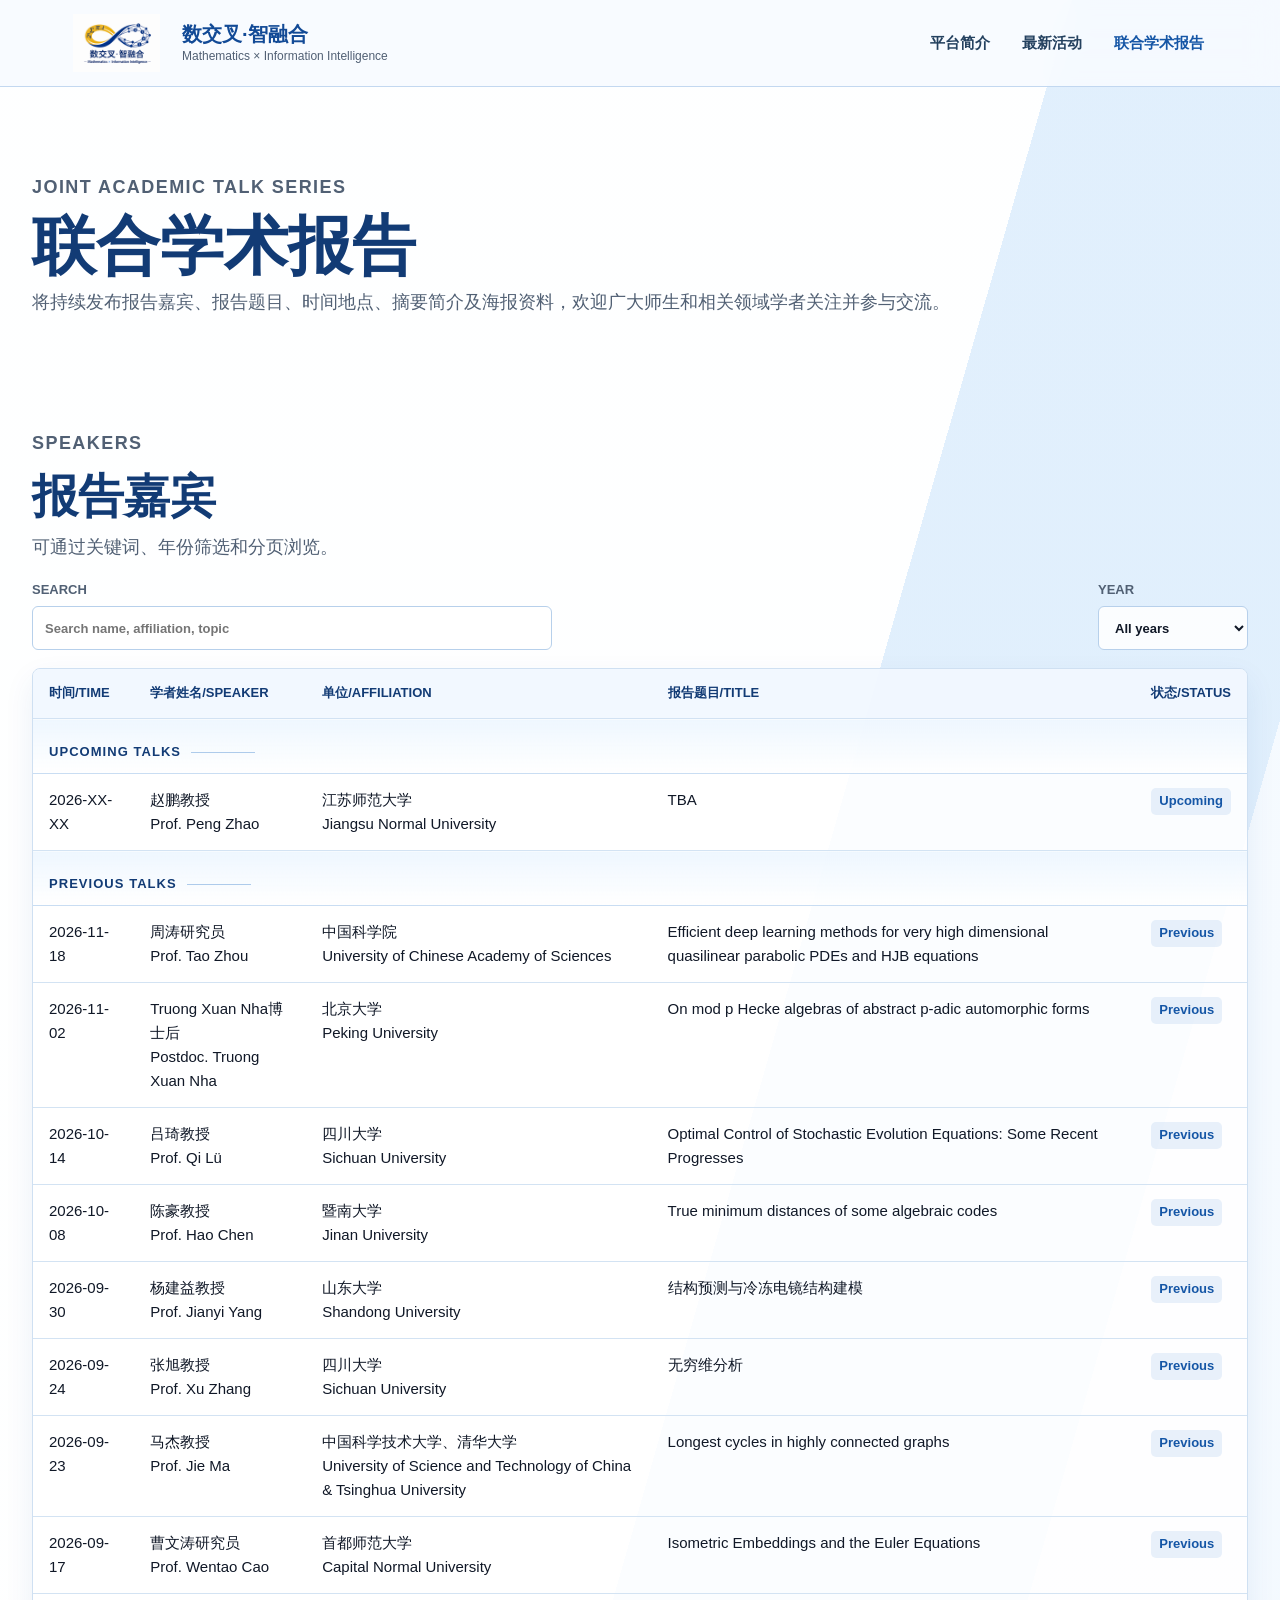
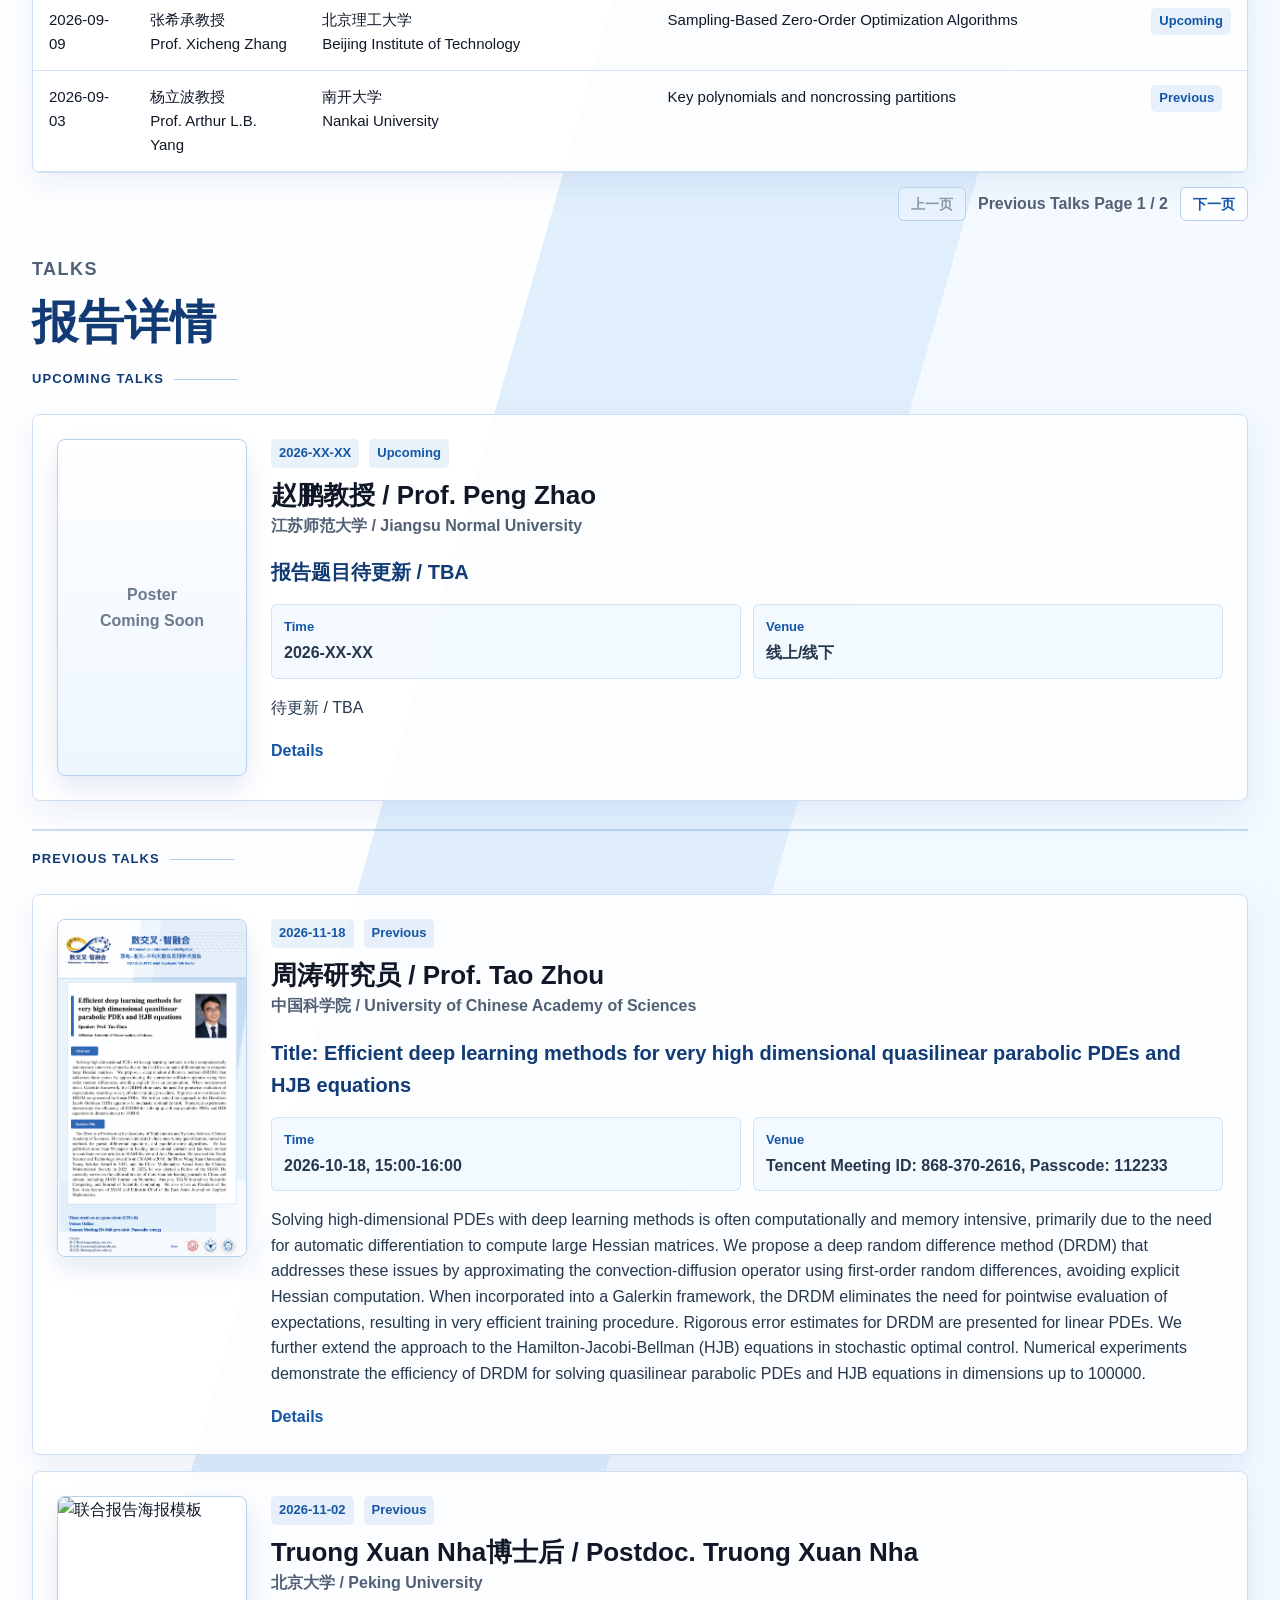
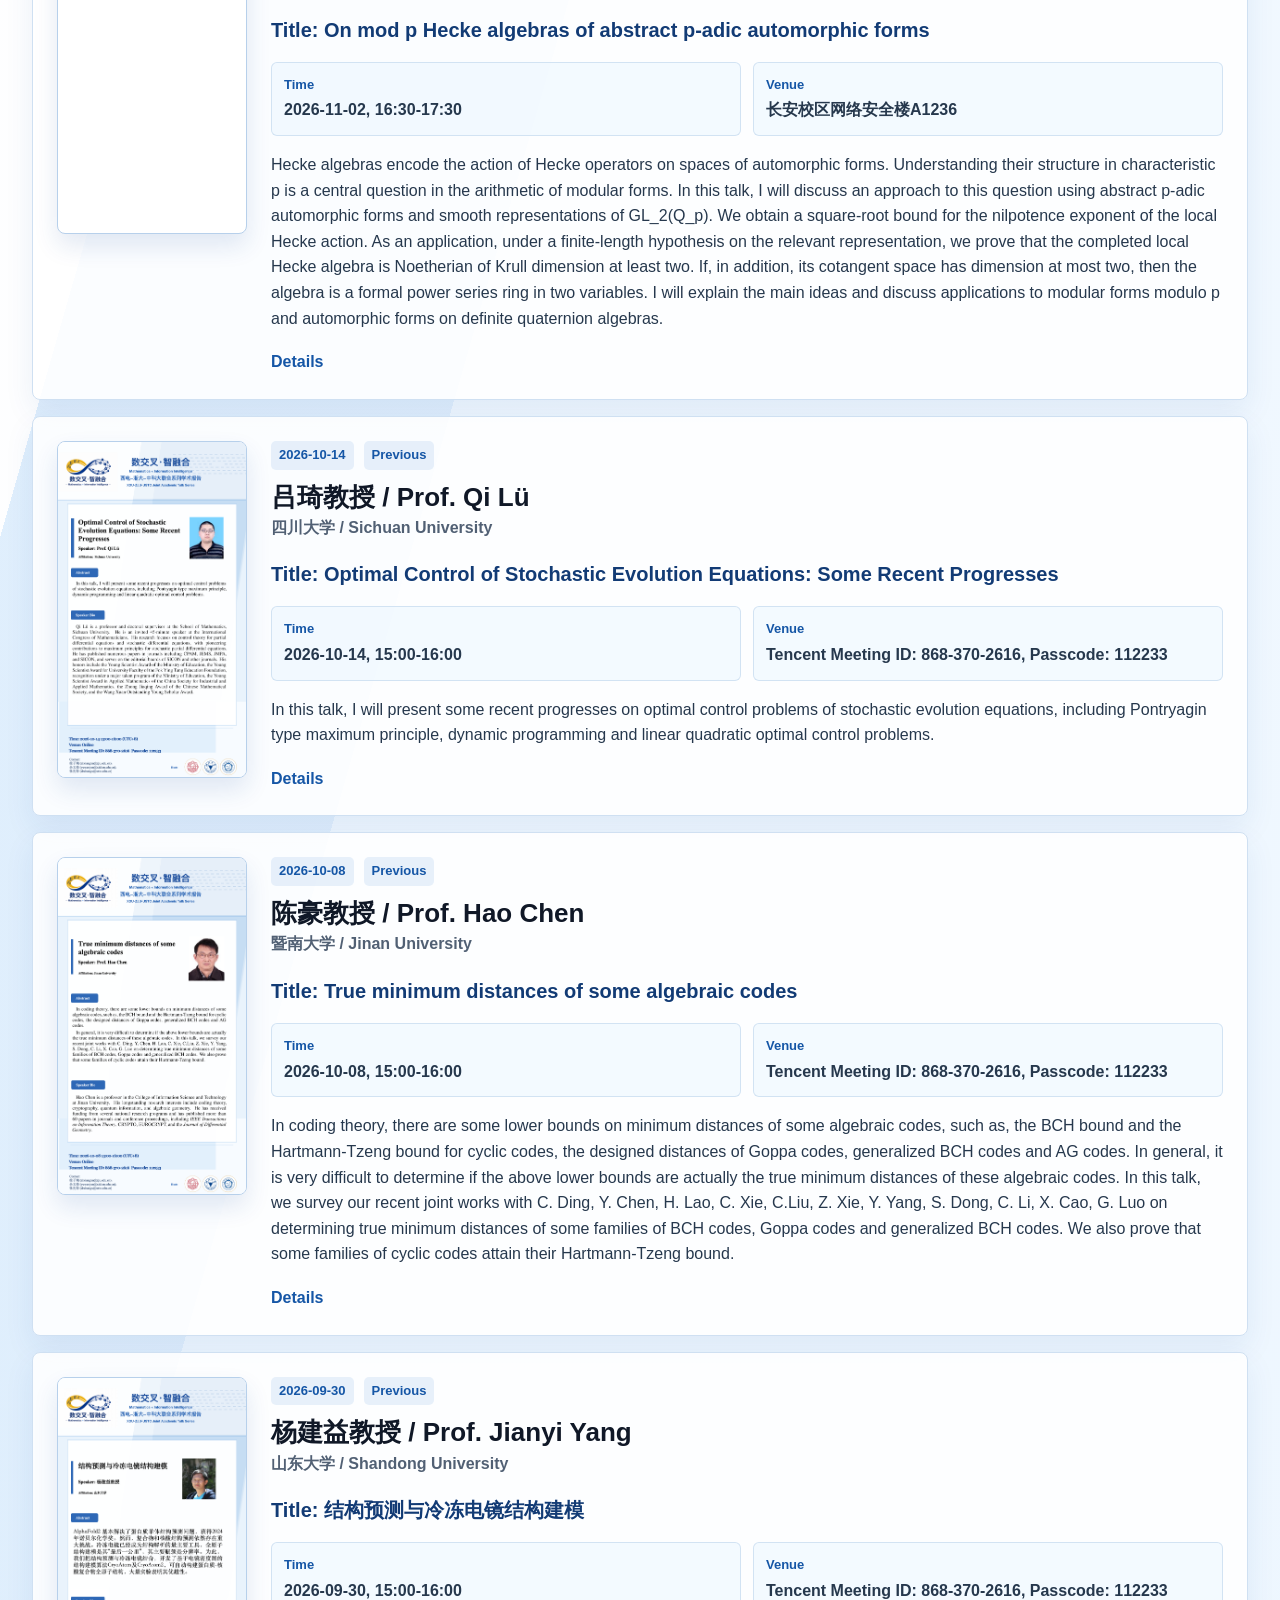
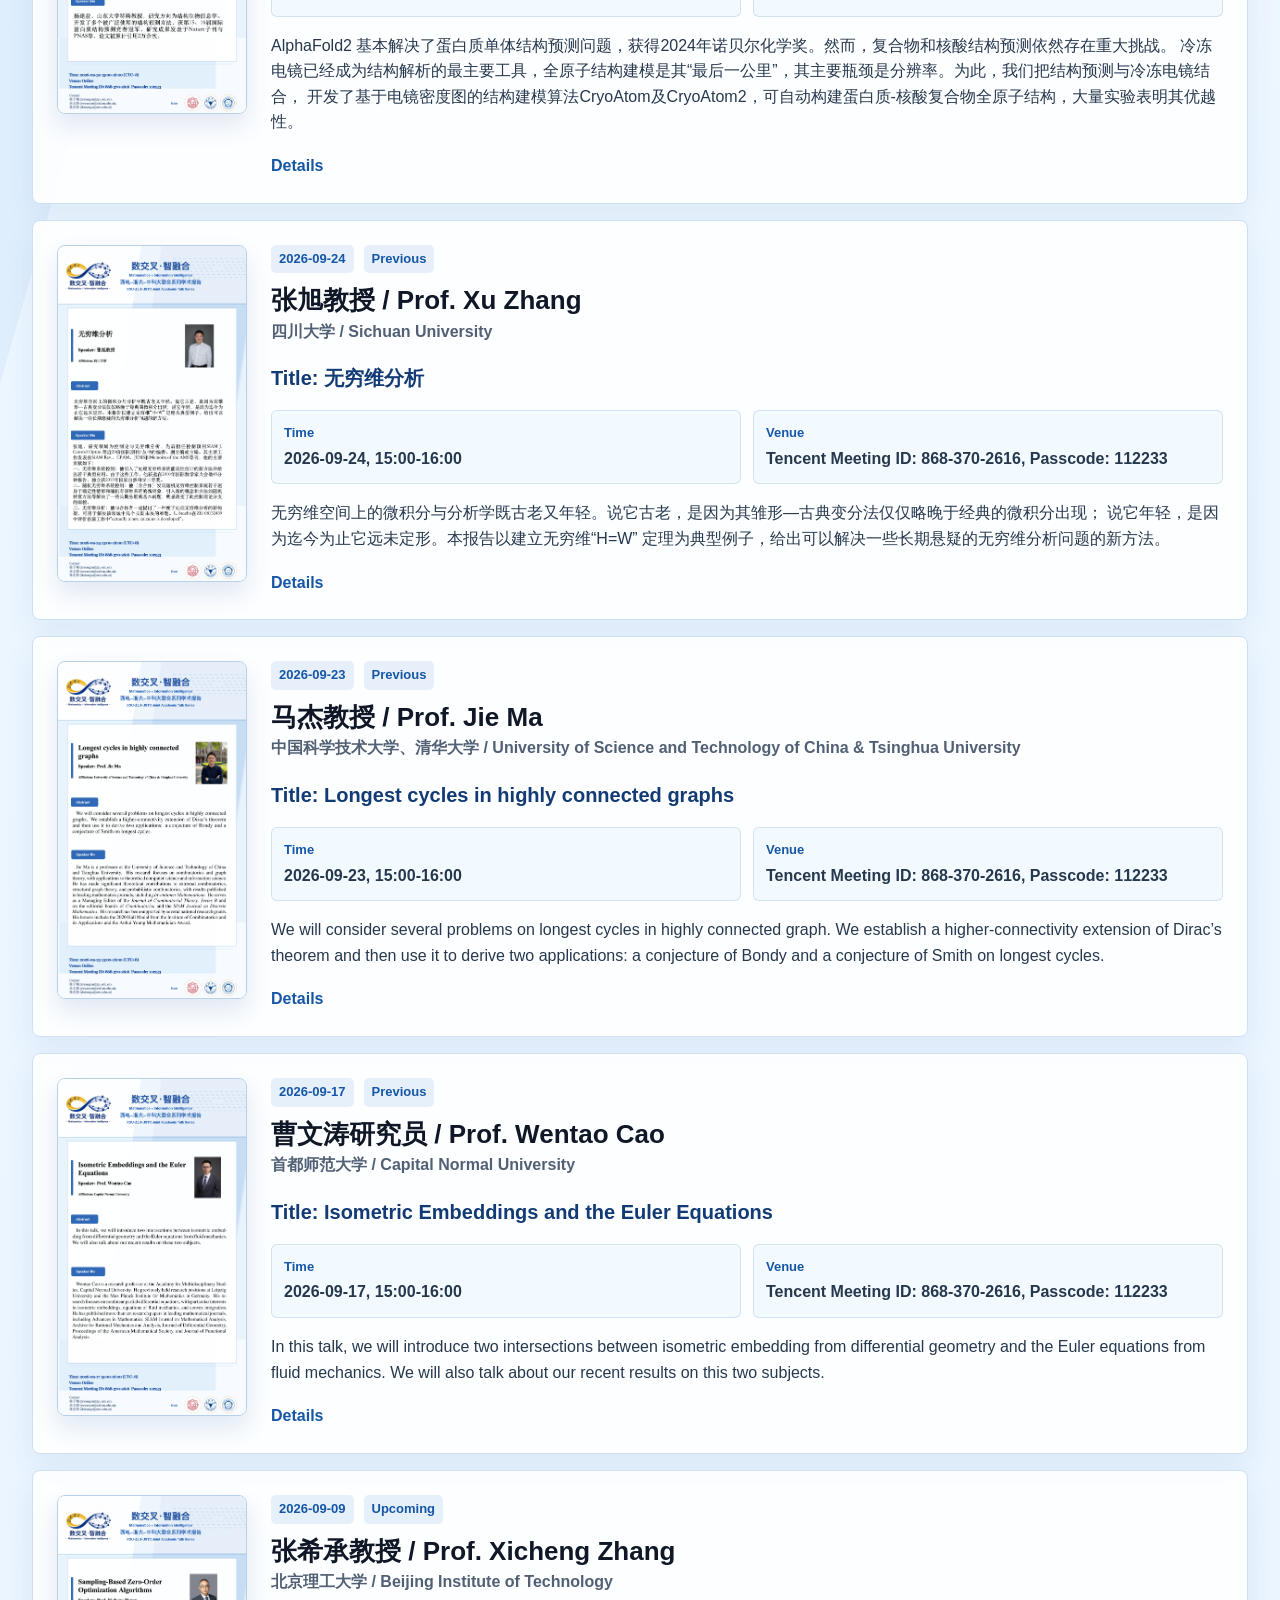
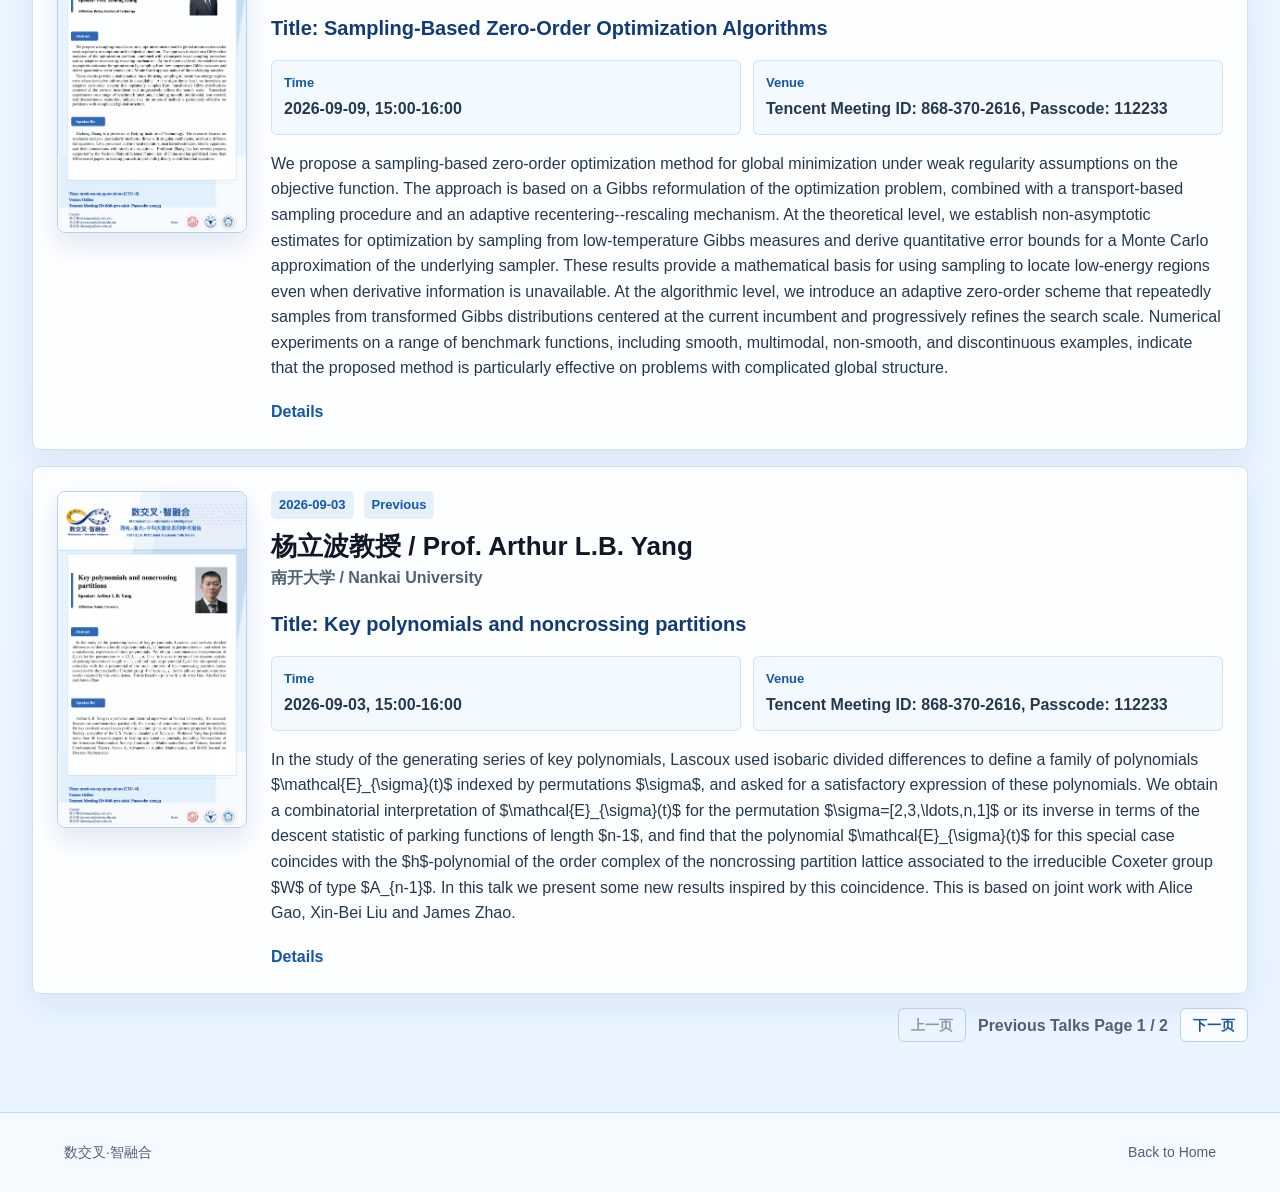
==== commit 97f967f0: "Update joint-reports.html" ====
--- a/joint-reports.html
+++ b/joint-reports.html
@@ -354,6 +354,22 @@
               <td><span class="table-status">Previous</span></td>
             </tr>
 
+            <tr data-report-id="previous-report-19" data-year="2026" data-date="2026-11-02" data-status="previous" data-name=Truong Xuan Nha" data-affiliation="北京大学" data-topic="On mod p Hecke algebras of abstract p-adic automorphic forms">
+              <td>2026-11-02</td>
+              <td>
+              <div class="zh">Truong Xuan Nha博士后</div>
+              <div class="en">Postdoc. Truong Xuan Nha</div>
+              </td>
+              <td>
+              <div class="zh">北京大学</div>
+              <div class="en">Peking University</div>
+              </td>
+              <td>
+              <div class="en">On mod p Hecke algebras of abstract p-adic automorphic forms</div>
+              </td>
+              <td><span class="table-status">Previous</span></td>
+            </tr>
+
              <tr data-report-id="previous-report-23" data-year="2026" data-date="2026-11-18" data-status="previous" data-name=周涛" data-affiliation="中国科学院" data-topic="Efficient deep learning methods for very high dimensional quasilinear parabolic PDEs and HJB equations">
               <td>2026-11-18</td>
               <td>
@@ -1073,6 +1089,42 @@
           </div>
         </article>
 
+        <article class="speaker-card report-card" data-report-id="previous-report-19" data-year="2026" data-date="2026-11-02" data-status="previous" data-name="Truong Xuan Nha" data-affiliation="北京大学" data-topic="On mod p Hecke algebras of abstract p-adic automorphic forms">
+          <a class="poster-frame" href="assets/poster-nha.png" aria-label="查看海报">
+            <img src="assets/poster-nha.png" alt="联合报告海报模板">
+          </a>
+          <div class="report-content">
+            <div class="speaker-meta">
+              <span class="date">2026-11-02</span>
+              <span class="status">Previous</span>
+            </div>
+            <h2>Truong Xuan Nha博士后 / Postdoc. Truong Xuan Nha</h2>
+            <p class="affiliation">北京大学 / Peking University</p>
+            <h3>Title: On mod p Hecke algebras of abstract p-adic automorphic forms</h3>
+            <dl class="report-details">
+              <div>
+                <dt>Time</dt>
+                 <dd>2026-11-02, 16:30-17:30</dd>
+              </div>
+              <div>
+                <dt>Venue</dt>
+                 <dd>长安校区网络安全楼A1236</dd>
+              </div>
+            </dl>
+            <p class="summary">
+              Hecke algebras encode the action of Hecke operators on spaces of automorphic forms. Understanding their structure in characteristic p 
+              is a central question in the arithmetic of modular forms. In this talk, I will discuss an approach to this question using abstract 
+              p-adic automorphic forms and smooth representations of GL_2(Q_p). We obtain a square-root bound for the nilpotence exponent of the 
+              local Hecke action. As an application, under a finite-length hypothesis on the relevant representation, we prove that the completed 
+              local Hecke algebra is Noetherian of Krull dimension at least two. If, in addition, its cotangent space has dimension at most two, 
+              then the algebra is a formal power series ring in two variables. I will explain the main ideas and discuss applications to modular 
+              forms modulo p and automorphic forms on definite quaternion algebras.
+            </p>
+            <div class="card-actions">
+               <a href="assets/poster-nha.png" aria-label="查看海报">Details</a>
+            </div>
+          </div>
+        </article>
 
         <article class="speaker-card report-card" data-report-id="previous-report-23" data-year="2026" data-date="2026-11-18" data-status="previous" data-name="周涛" data-affiliation="中国科学院" data-topic="Efficient deep learning methods for very high dimensional quasilinear parabolic PDEs and HJB equations">
           <a class="poster-frame" href="assets/poster-tao-zhou.png" aria-label="查看海报">
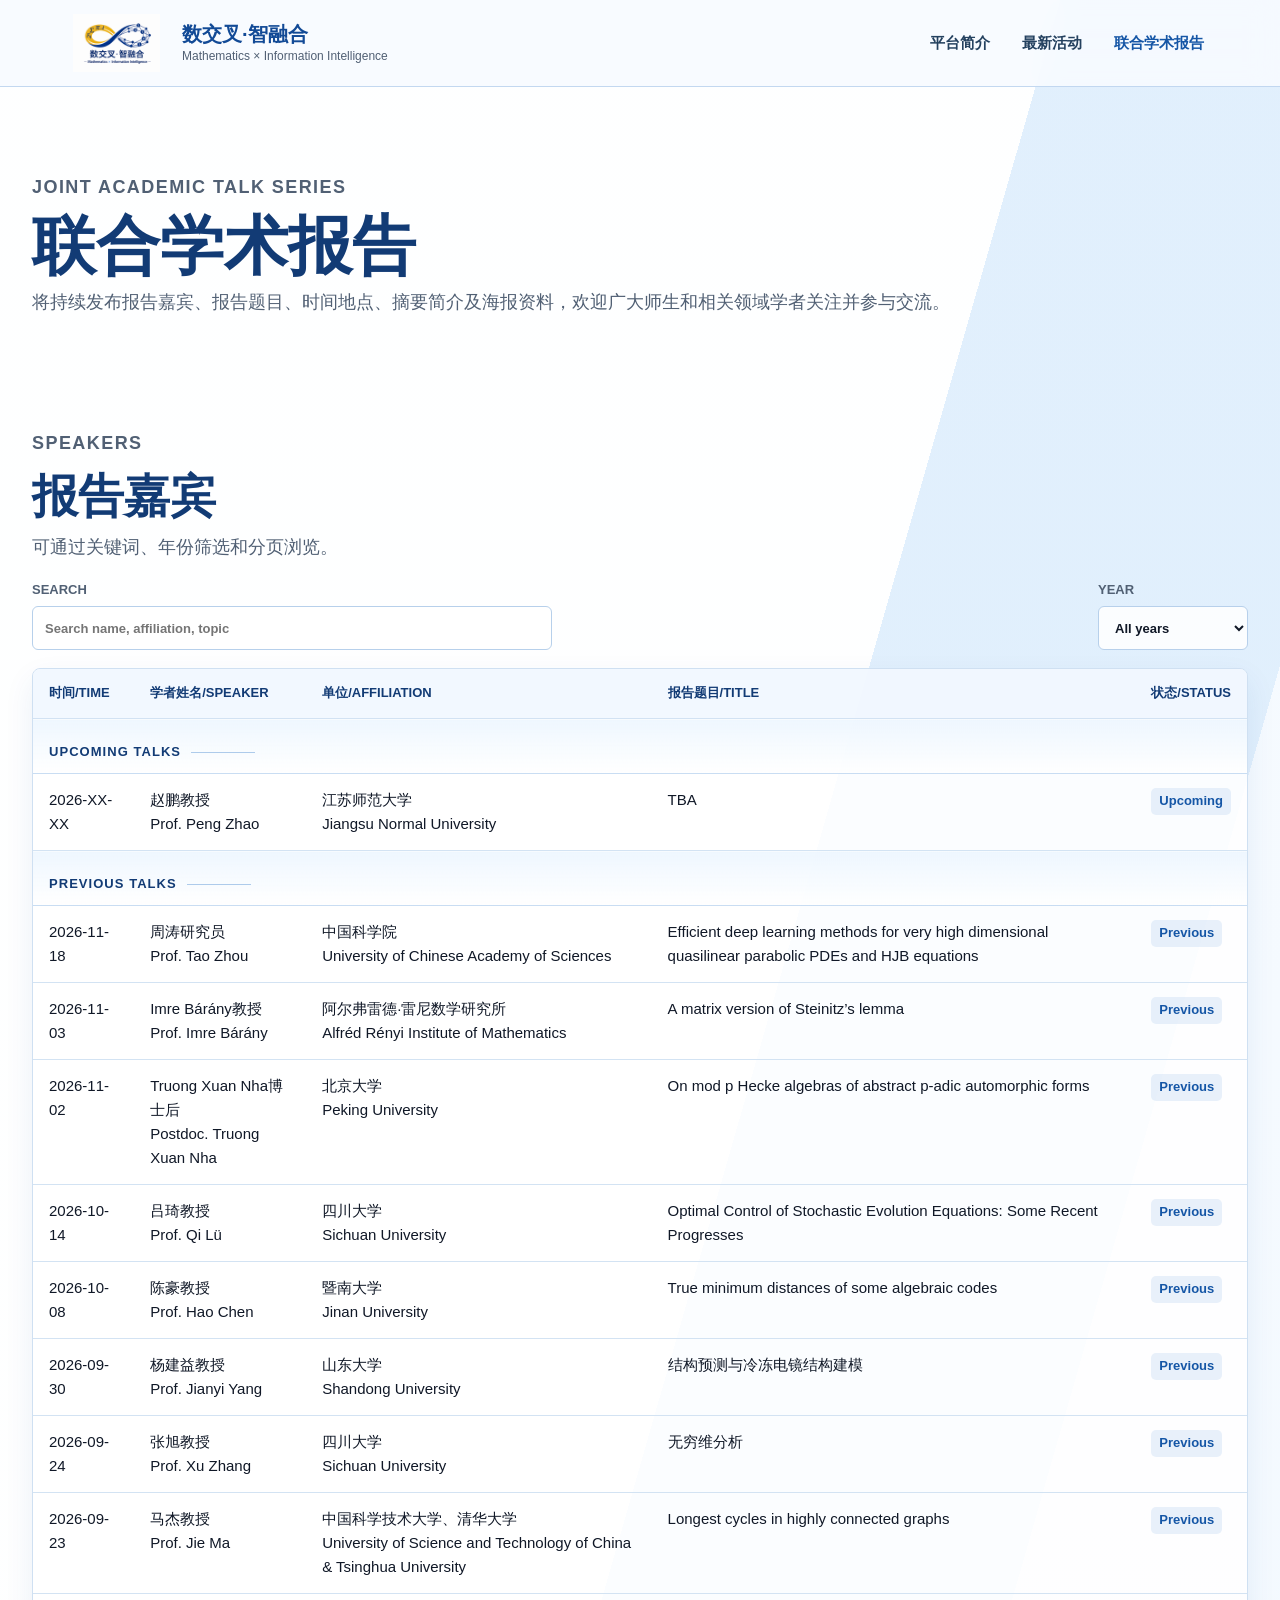
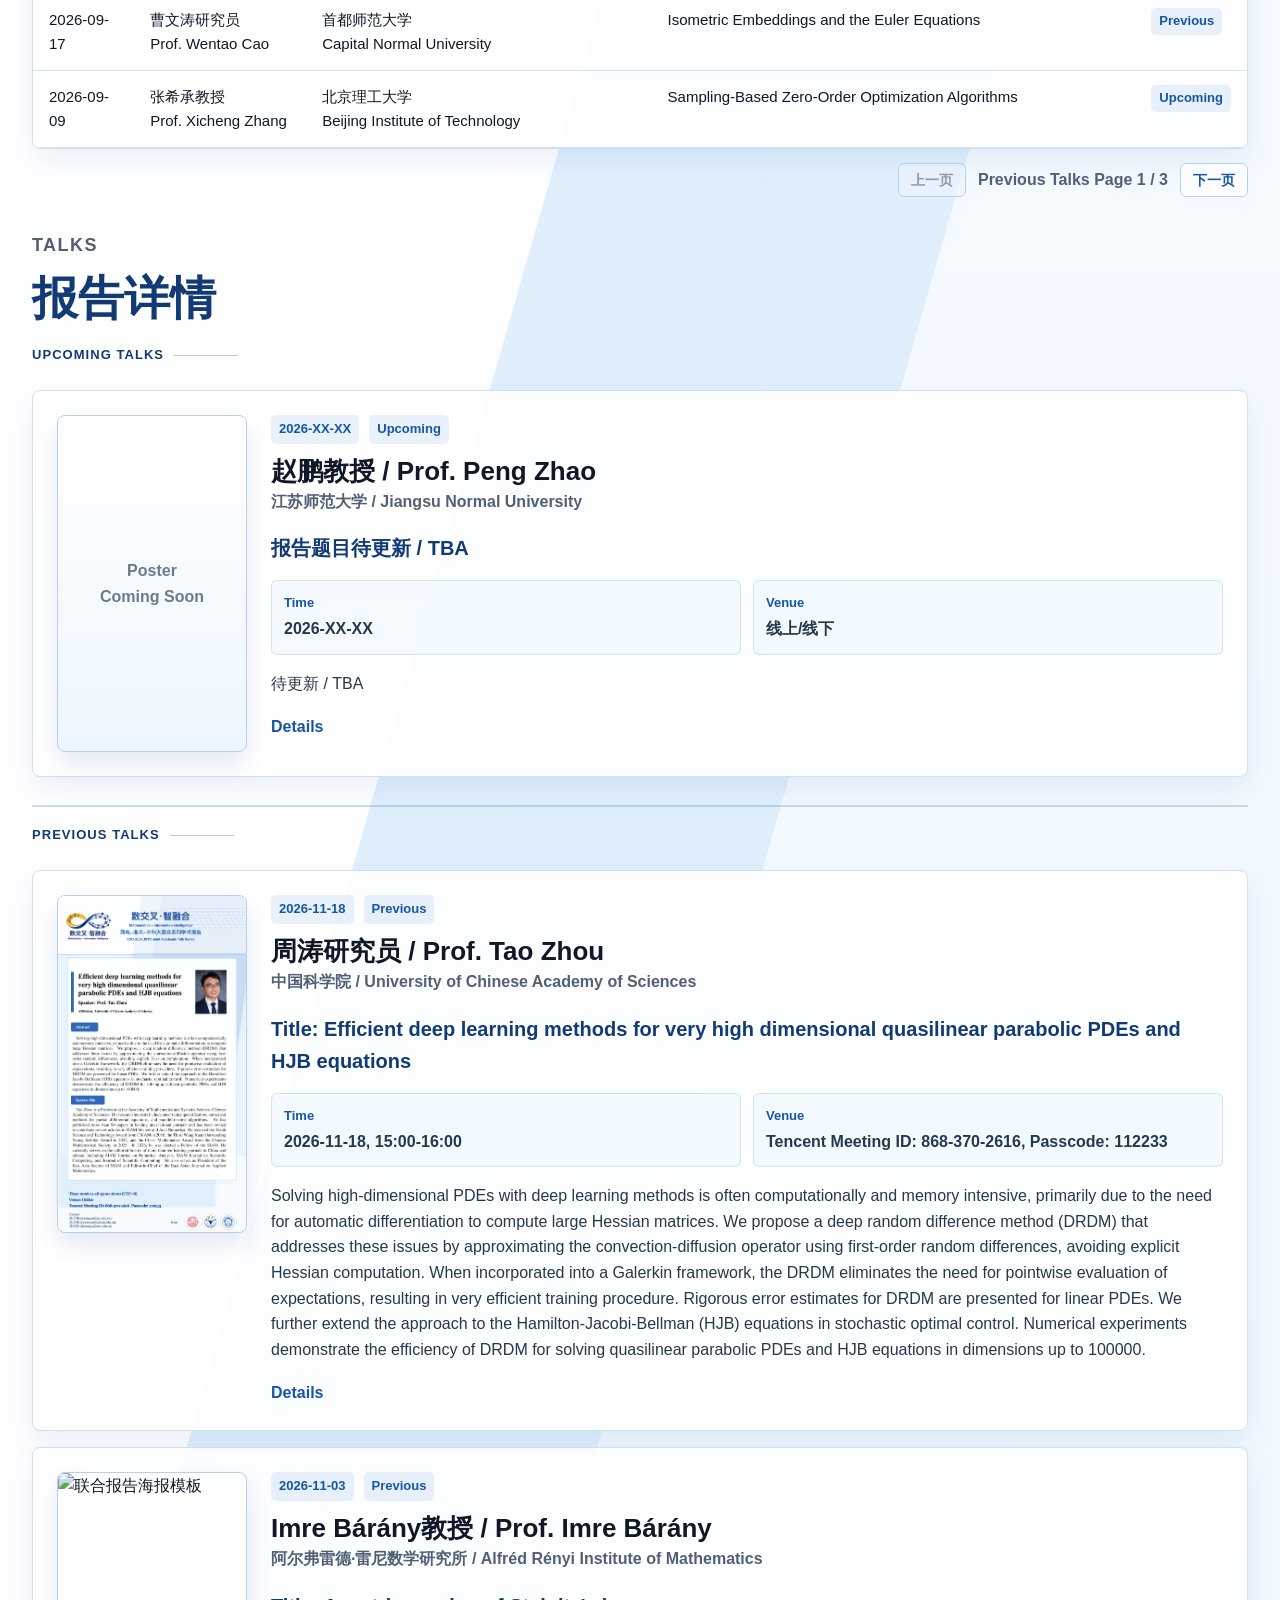
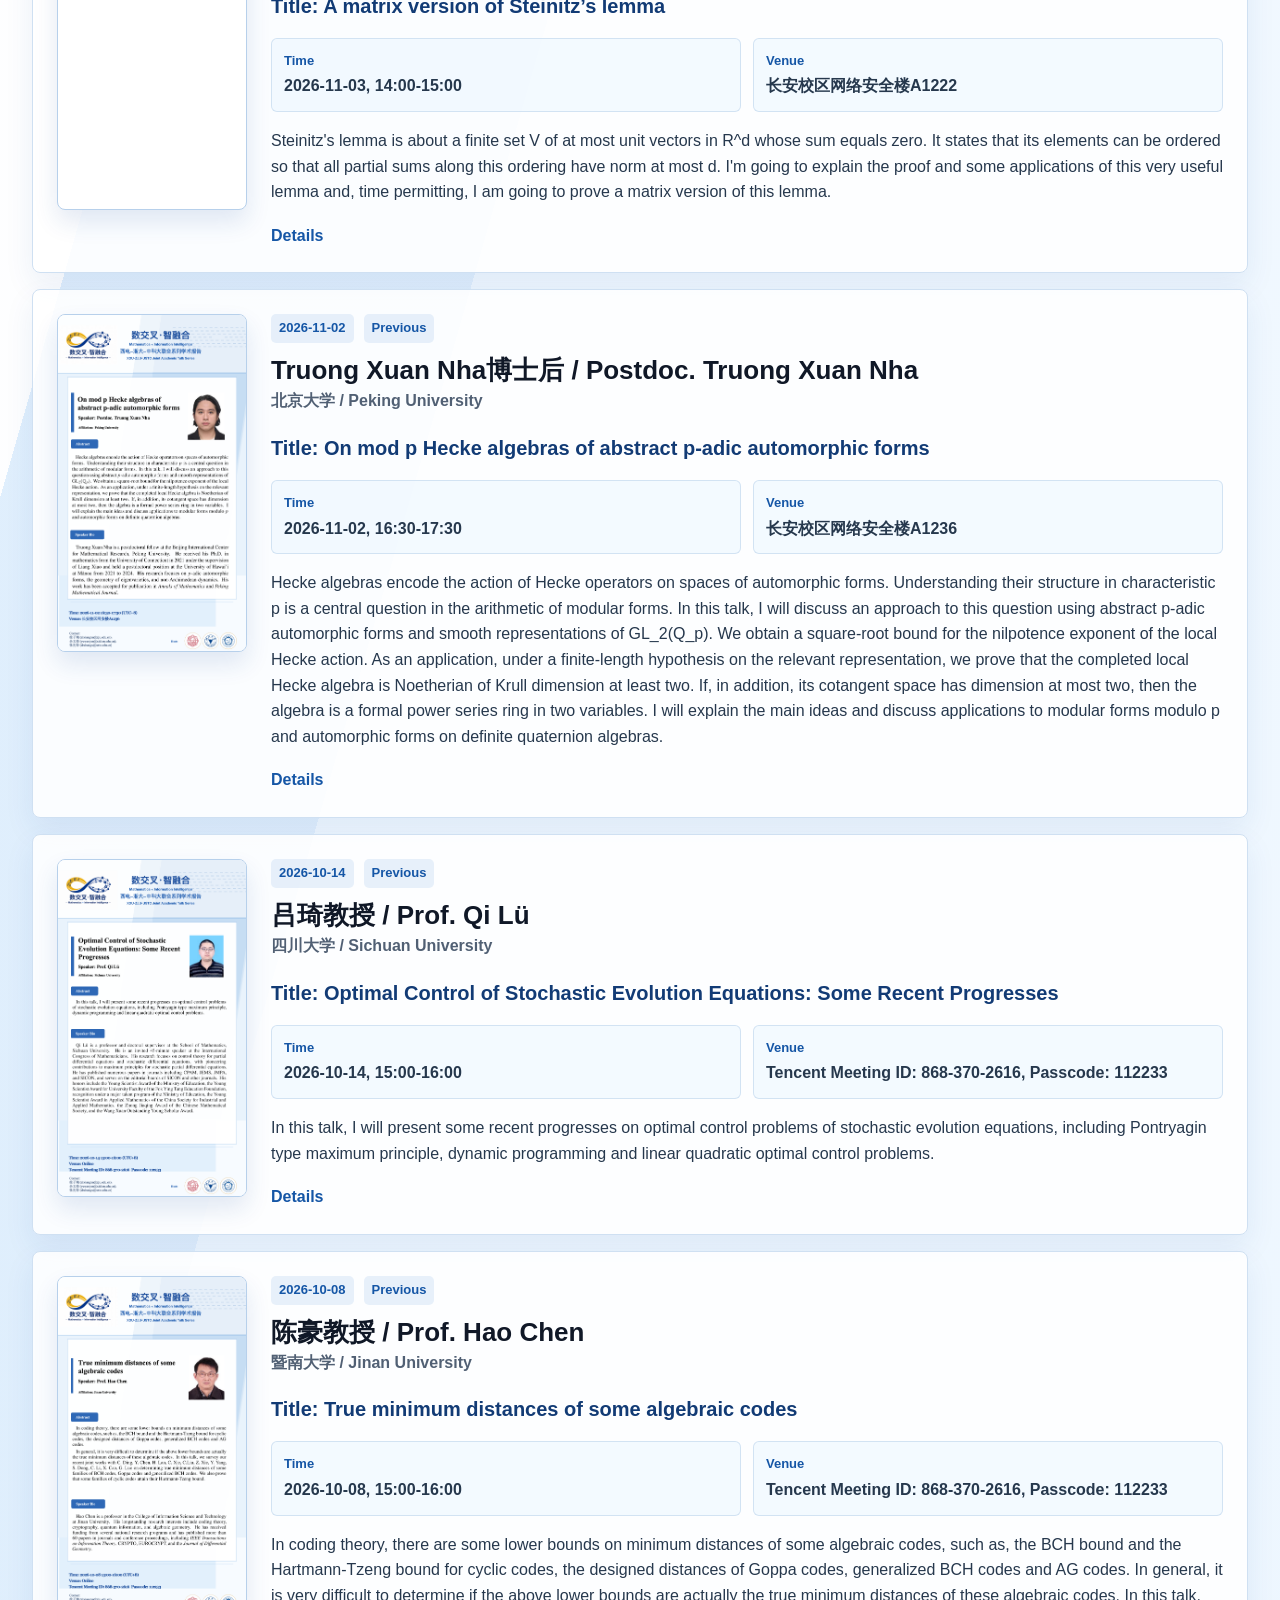
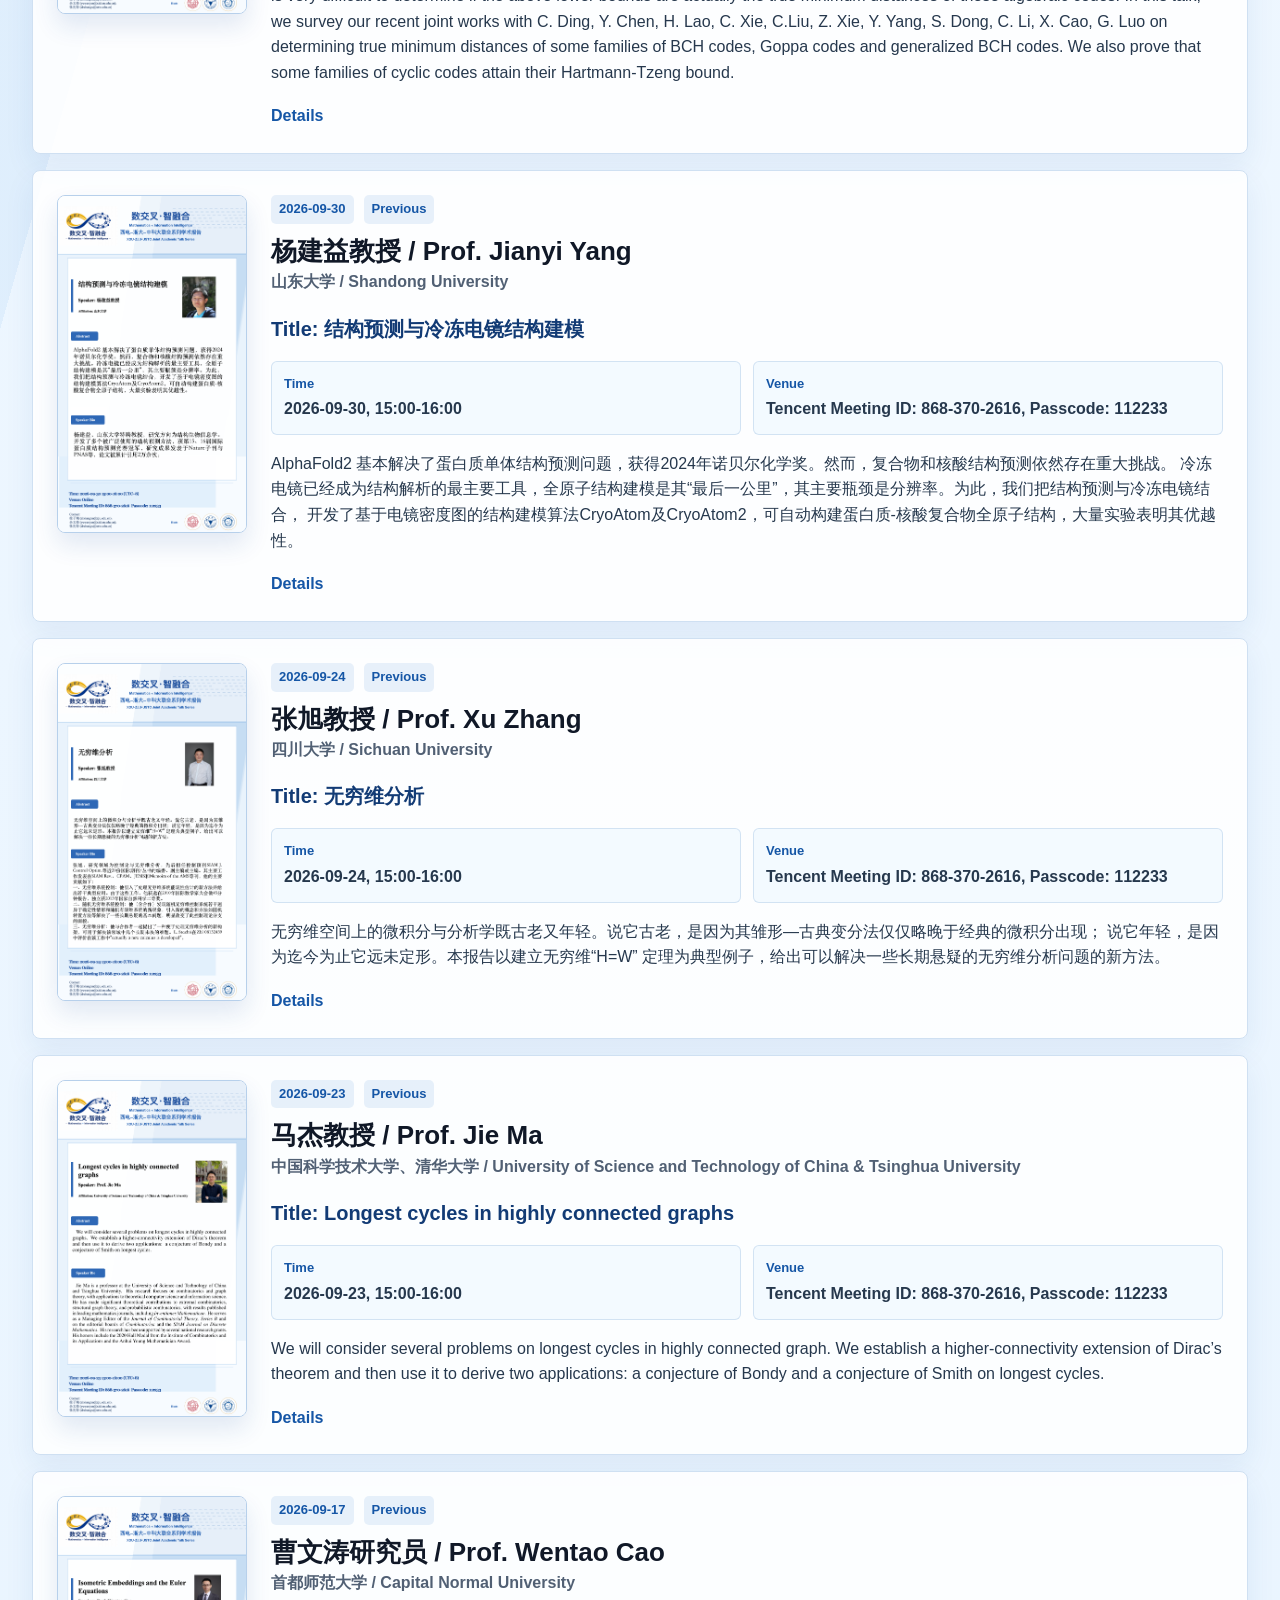
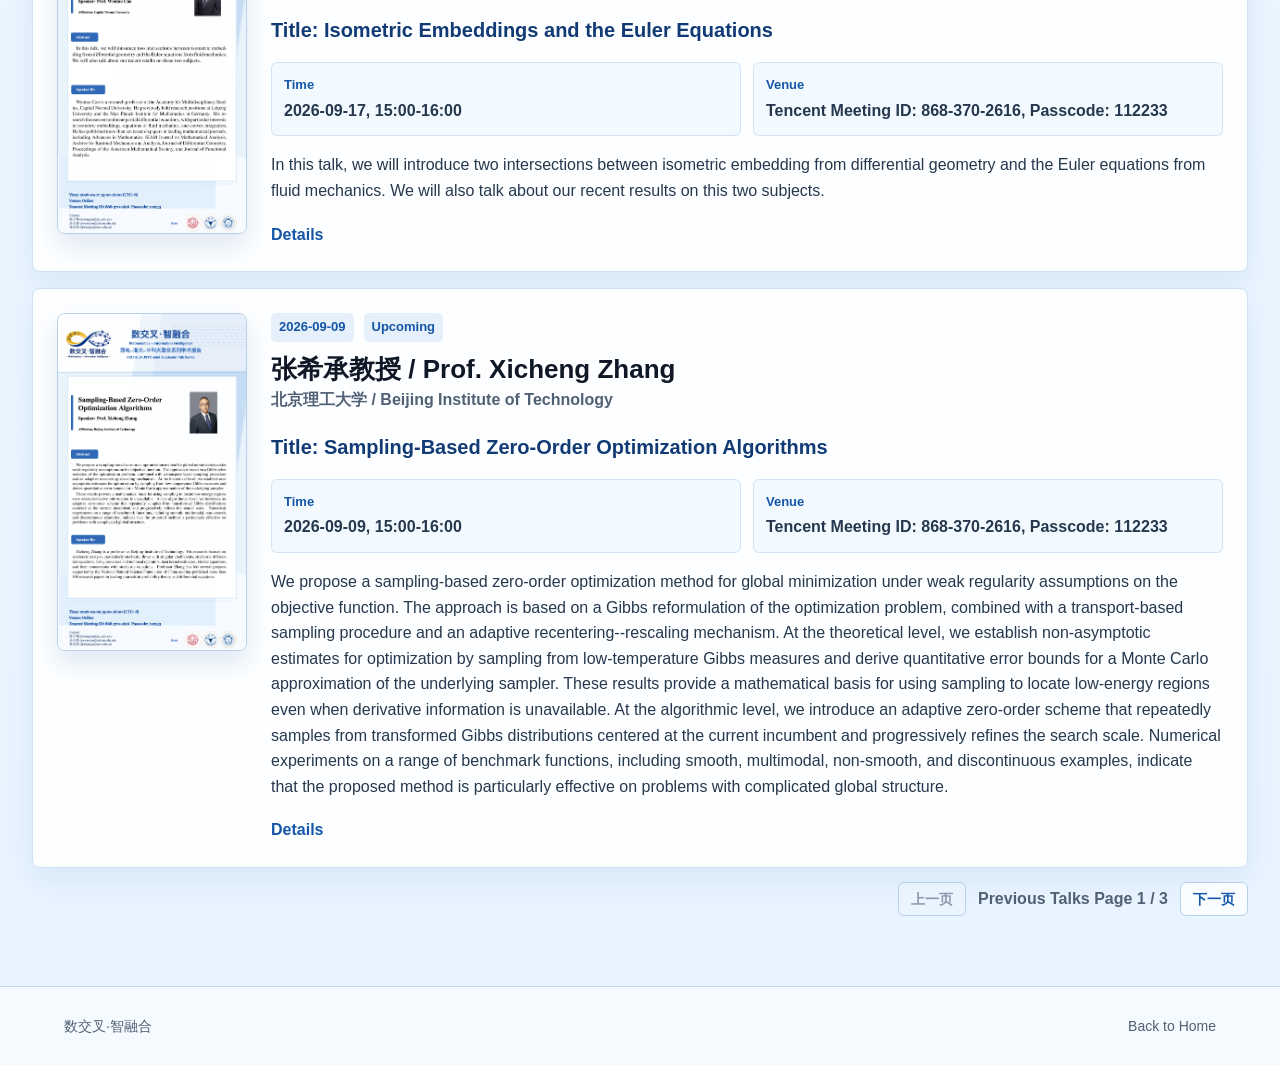
==== commit f94d144d: "Update joint-reports.html" ====
--- a/joint-reports.html
+++ b/joint-reports.html
@@ -370,6 +370,22 @@
               <td><span class="table-status">Previous</span></td>
             </tr>
 
+            <tr data-report-id="previous-report-20" data-year="2026" data-date="2026-11-03" data-status="previous" data-name=Imre Bárány" data-affiliation="阿尔弗雷德·雷尼数学研究所" data-topic="A matrix version of Steinitz’s lemma">
+              <td>2026-11-03</td>
+              <td>
+              <div class="zh">Imre Bárány教授</div>
+              <div class="en">Prof. Imre Bárány</div>
+              </td>
+              <td>
+              <div class="zh">阿尔弗雷德·雷尼数学研究所</div>
+              <div class="en">Alfréd Rényi Institute of Mathematics</div>
+              </td>
+              <td>
+              <div class="en">A matrix version of Steinitz’s lemma</div>
+              </td>
+              <td><span class="table-status">Previous</span></td>
+            </tr>
+
              <tr data-report-id="previous-report-23" data-year="2026" data-date="2026-11-18" data-status="previous" data-name=周涛" data-affiliation="中国科学院" data-topic="Efficient deep learning methods for very high dimensional quasilinear parabolic PDEs and HJB equations">
               <td>2026-11-18</td>
               <td>
@@ -1126,6 +1142,39 @@
           </div>
         </article>
 
+        <article class="speaker-card report-card" data-report-id="previous-report-20" data-year="2026" data-date="2026-11-03" data-status="previous" data-name="Imre Bárány" data-affiliation="阿尔弗雷德·雷尼数学研究所" data-topic="A matrix version of Steinitz’s lemma">
+          <a class="poster-frame" href="assets/poster-imre-barany.png" aria-label="查看海报">
+            <img src="assets/poster-imre-barany.png" alt="联合报告海报模板">
+          </a>
+          <div class="report-content">
+            <div class="speaker-meta">
+              <span class="date">2026-11-03</span>
+              <span class="status">Previous</span>
+            </div>
+            <h2>Imre Bárány教授 / Prof. Imre Bárány</h2>
+            <p class="affiliation">阿尔弗雷德·雷尼数学研究所 / Alfréd Rényi Institute of Mathematics</p>
+            <h3>Title: A matrix version of Steinitz’s lemma</h3>
+            <dl class="report-details">
+              <div>
+                <dt>Time</dt>
+                 <dd>2026-11-03, 14:00-15:00</dd>
+              </div>
+              <div>
+                <dt>Venue</dt>
+                 <dd>长安校区网络安全楼A1222</dd>
+              </div>
+            </dl>
+            <p class="summary">
+              Steinitz's lemma is about a finite set V of at most unit vectors in R^d whose sum equals zero. It states that its elements
+              can be ordered so that all partial sums along this ordering have norm at most d. I'm going to explain the proof and some 
+              applications of this very useful lemma and, time permitting, I am going to prove a matrix version of this lemma.
+            </p>
+            <div class="card-actions">
+               <a href="assets/poster-imre-barany.png" aria-label="查看海报">Details</a>
+            </div>
+          </div>
+        </article>
+
         <article class="speaker-card report-card" data-report-id="previous-report-23" data-year="2026" data-date="2026-11-18" data-status="previous" data-name="周涛" data-affiliation="中国科学院" data-topic="Efficient deep learning methods for very high dimensional quasilinear parabolic PDEs and HJB equations">
           <a class="poster-frame" href="assets/poster-tao-zhou.png" aria-label="查看海报">
             <img src="assets/poster-tao-zhou.png" alt="联合报告海报模板">
@@ -1141,7 +1190,7 @@
             <dl class="report-details">
               <div>
                 <dt>Time</dt>
-                 <dd>2026-10-18, 15:00-16:00</dd>
+                 <dd>2026-11-18, 15:00-16:00</dd>
               </div>
               <div>
                 <dt>Venue</dt>
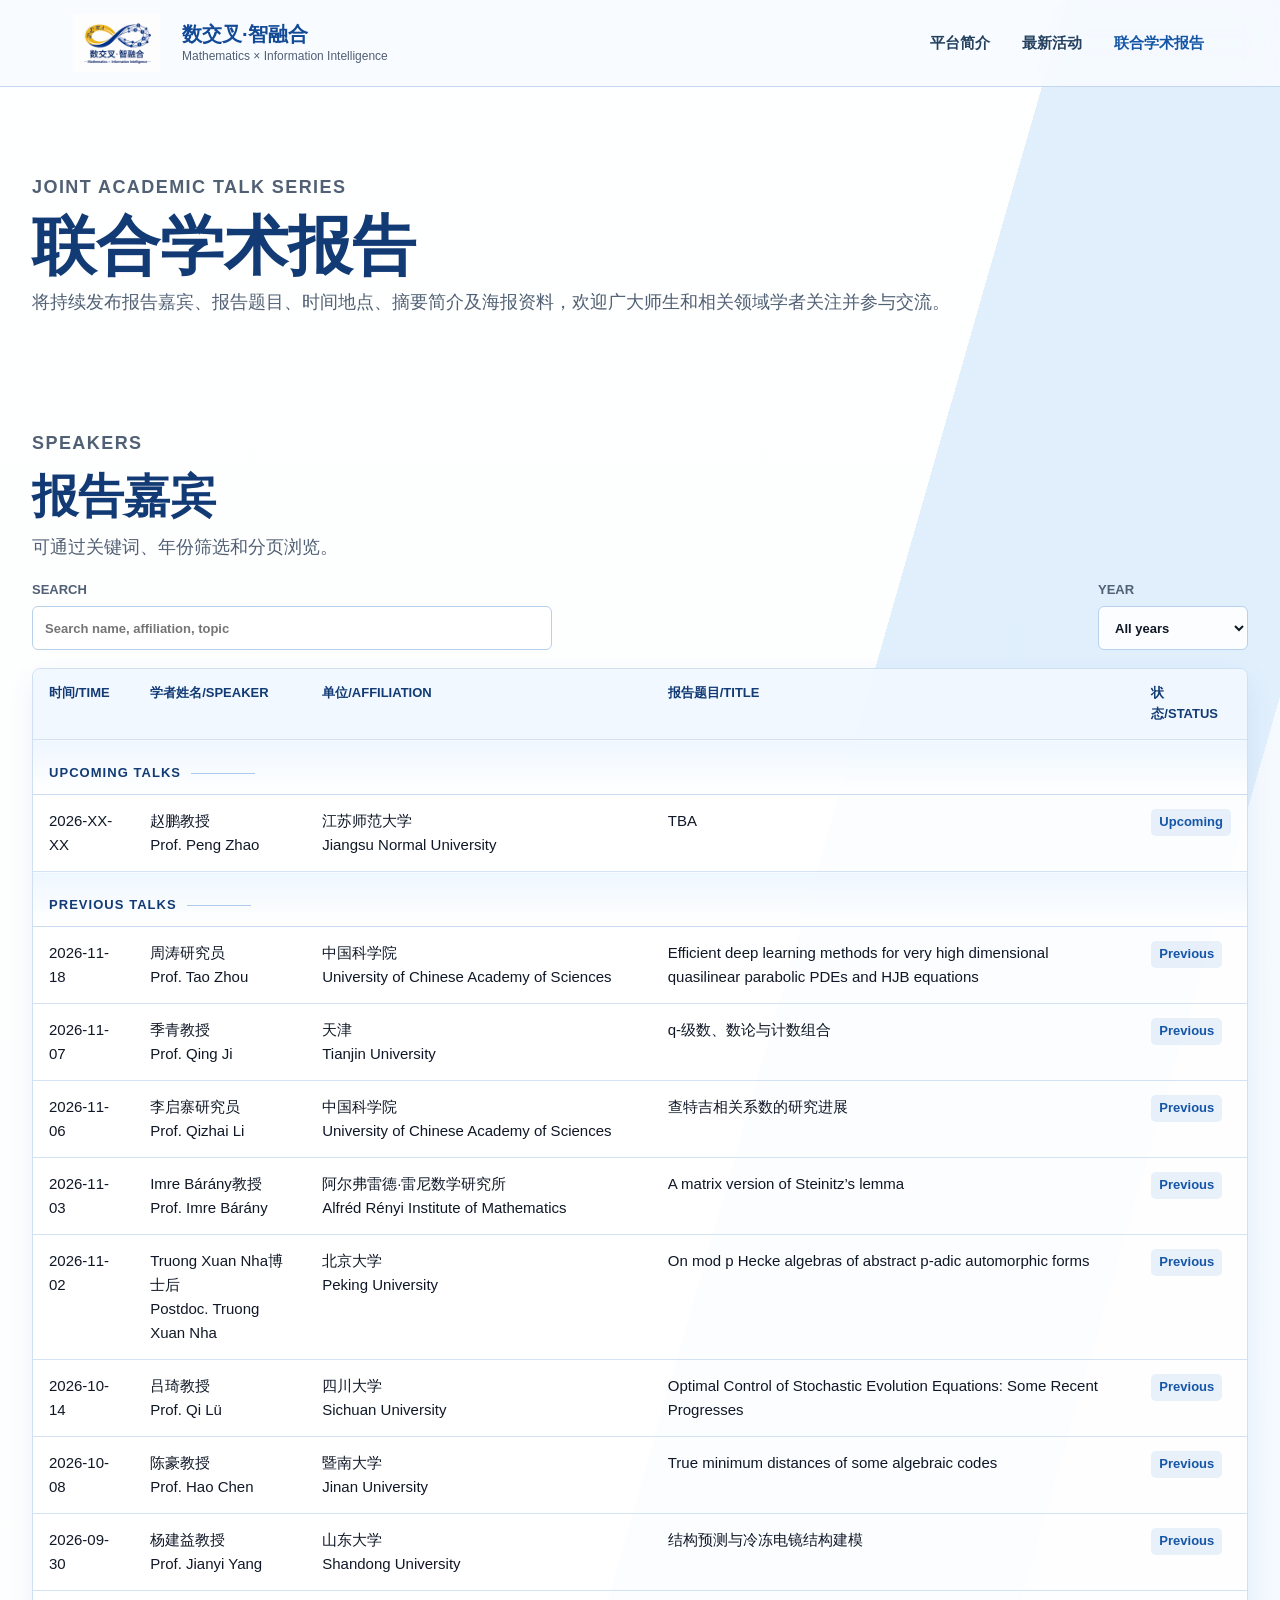
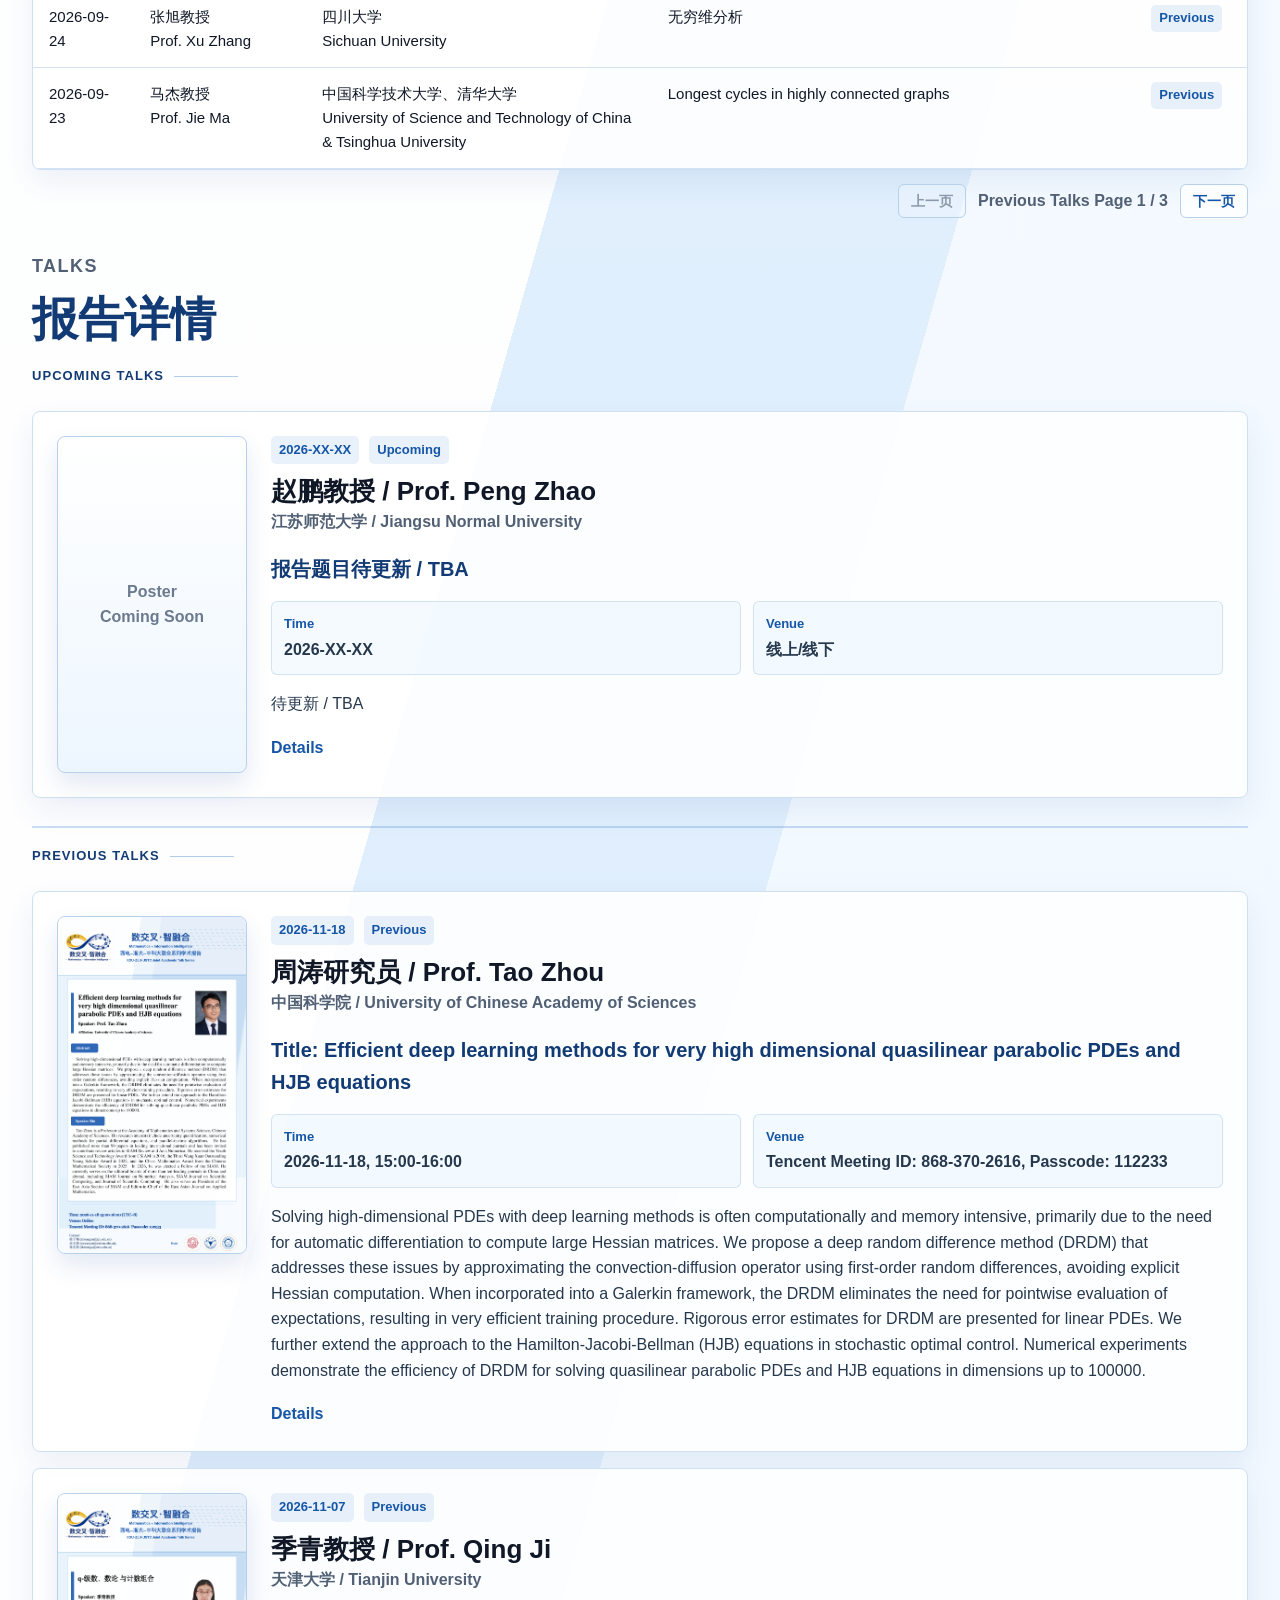
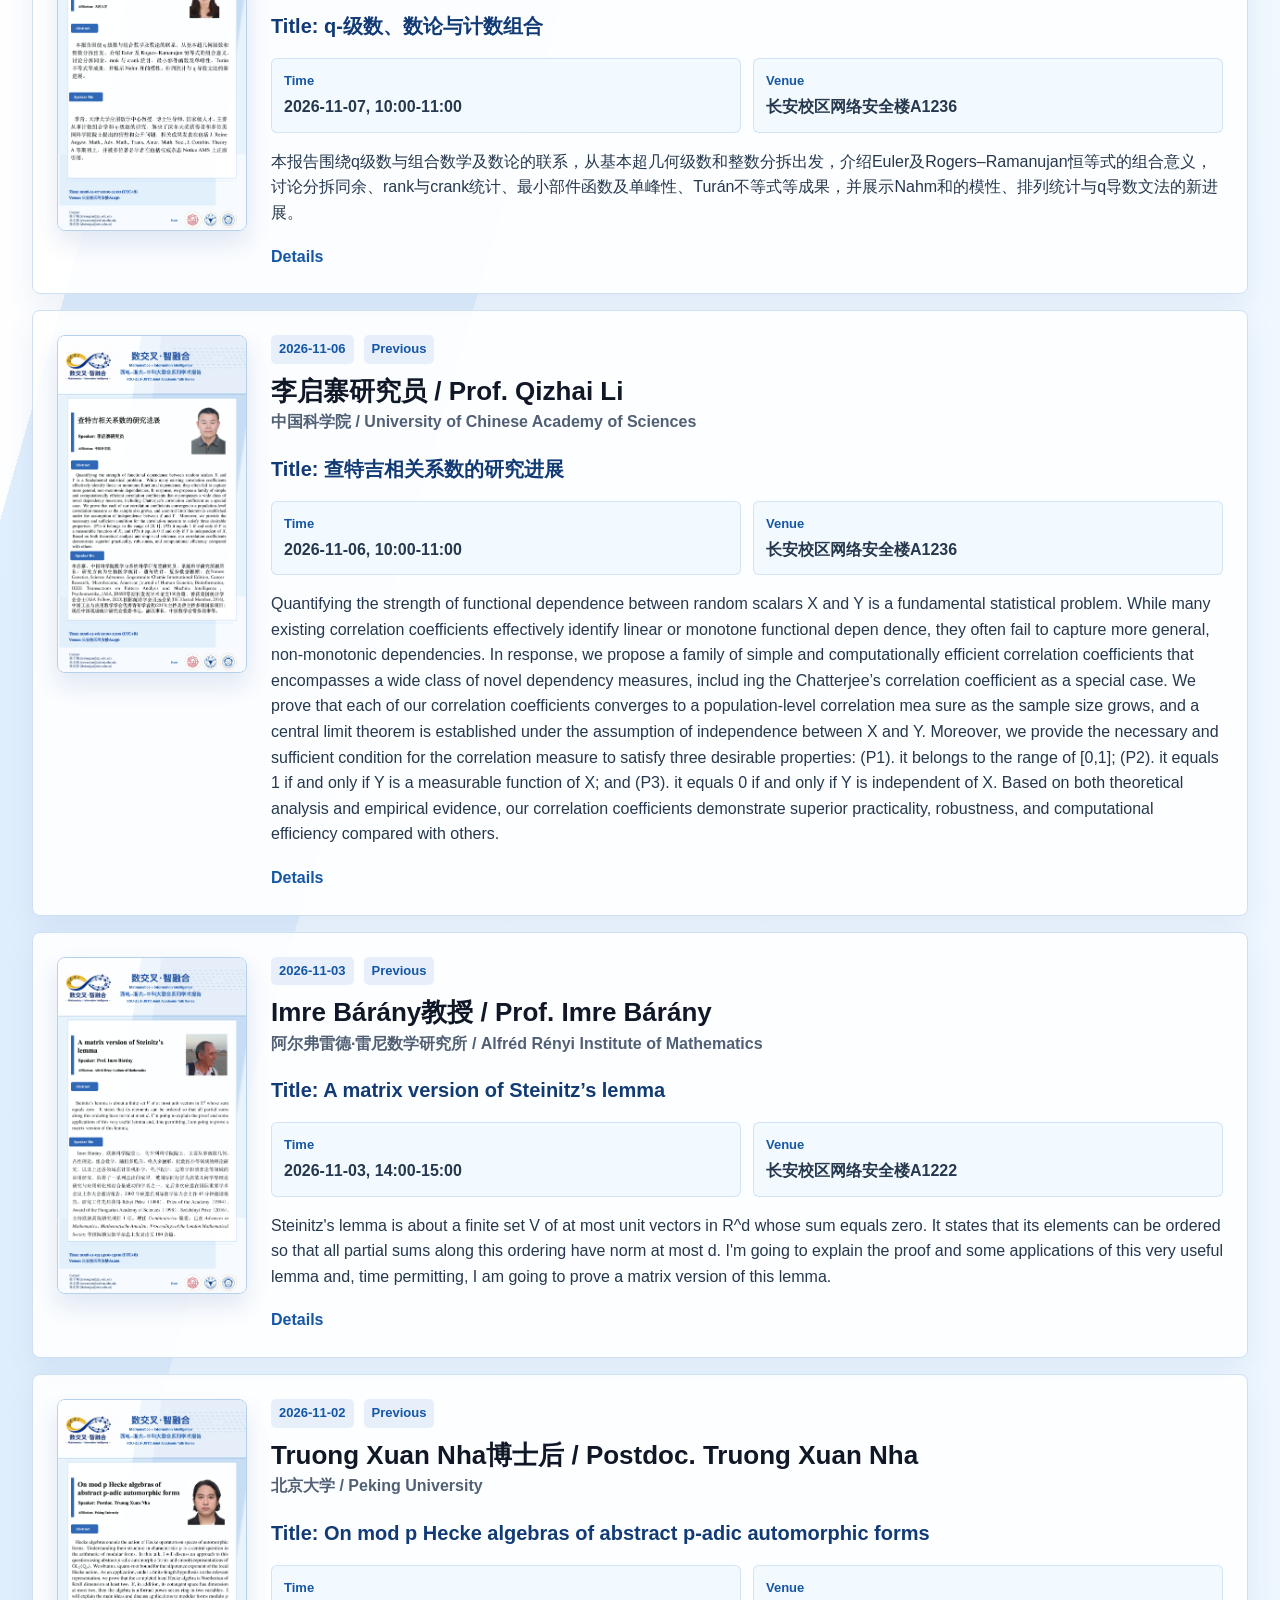
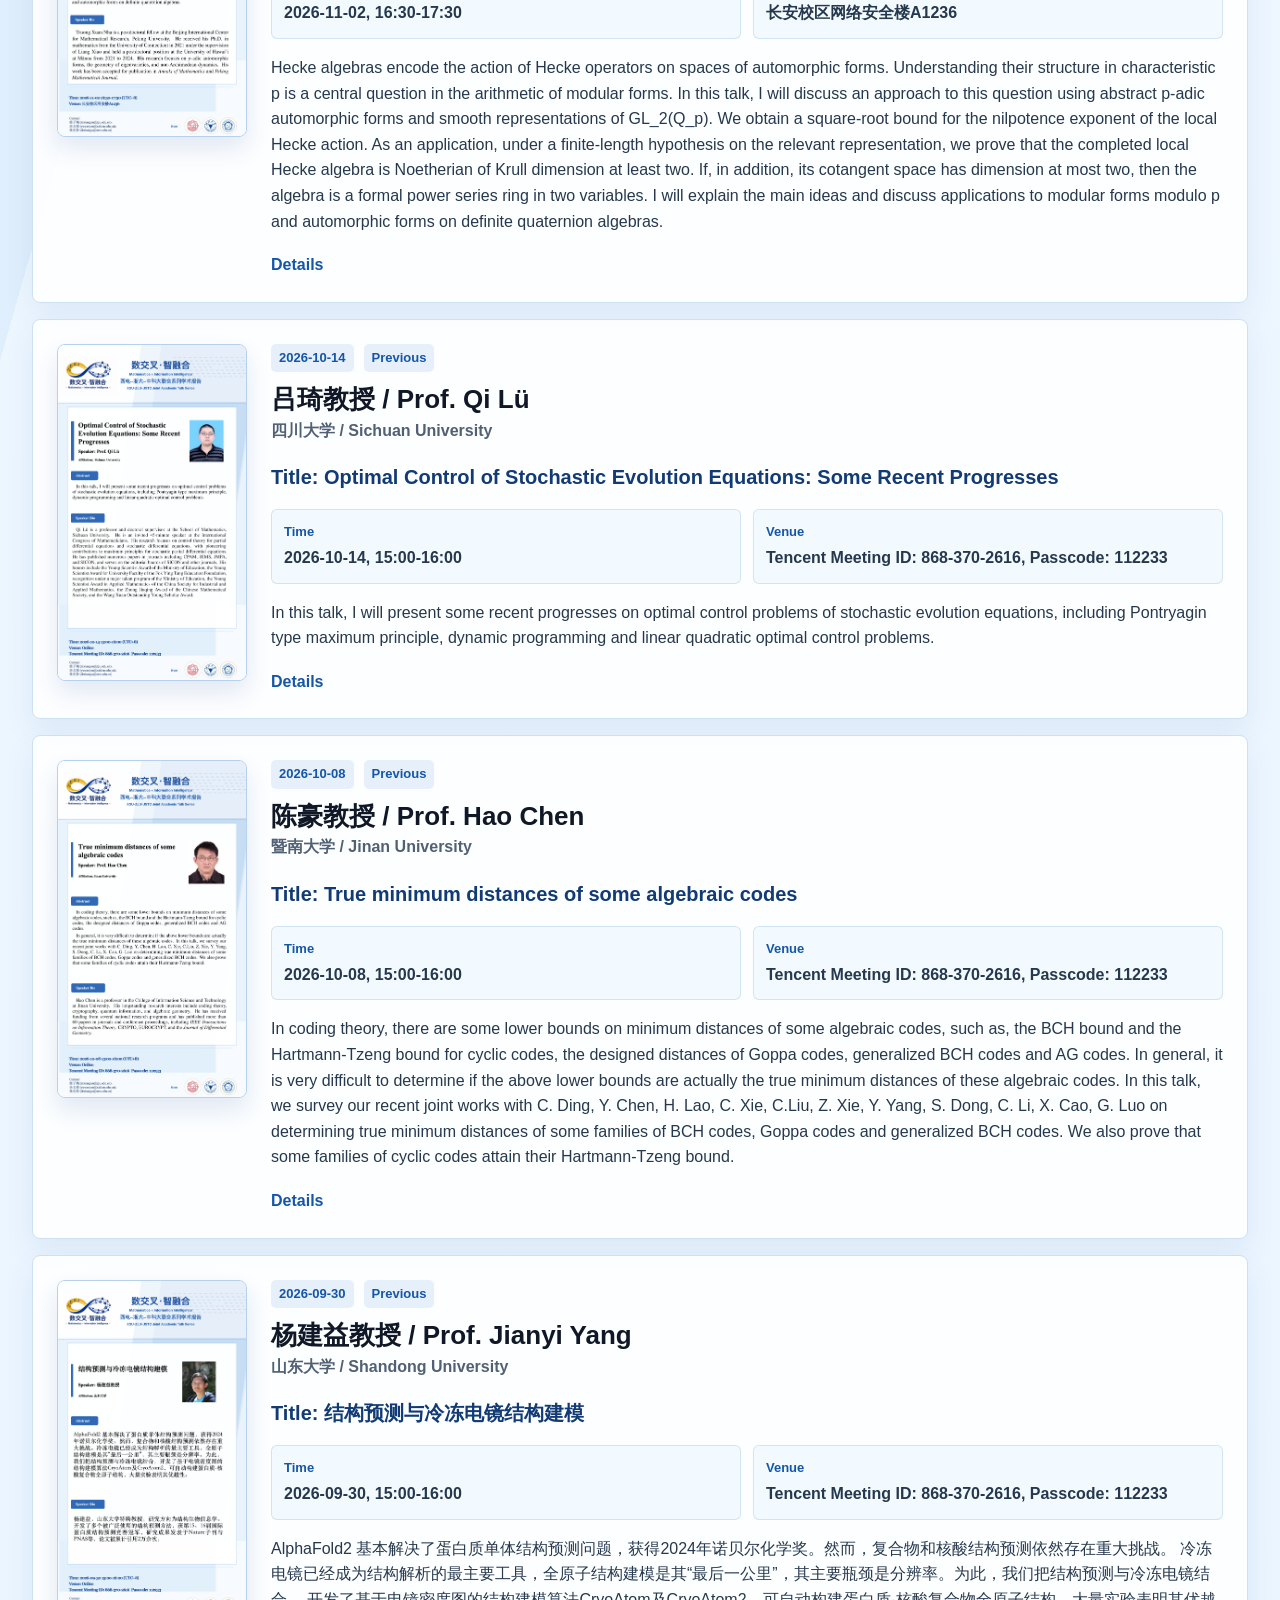
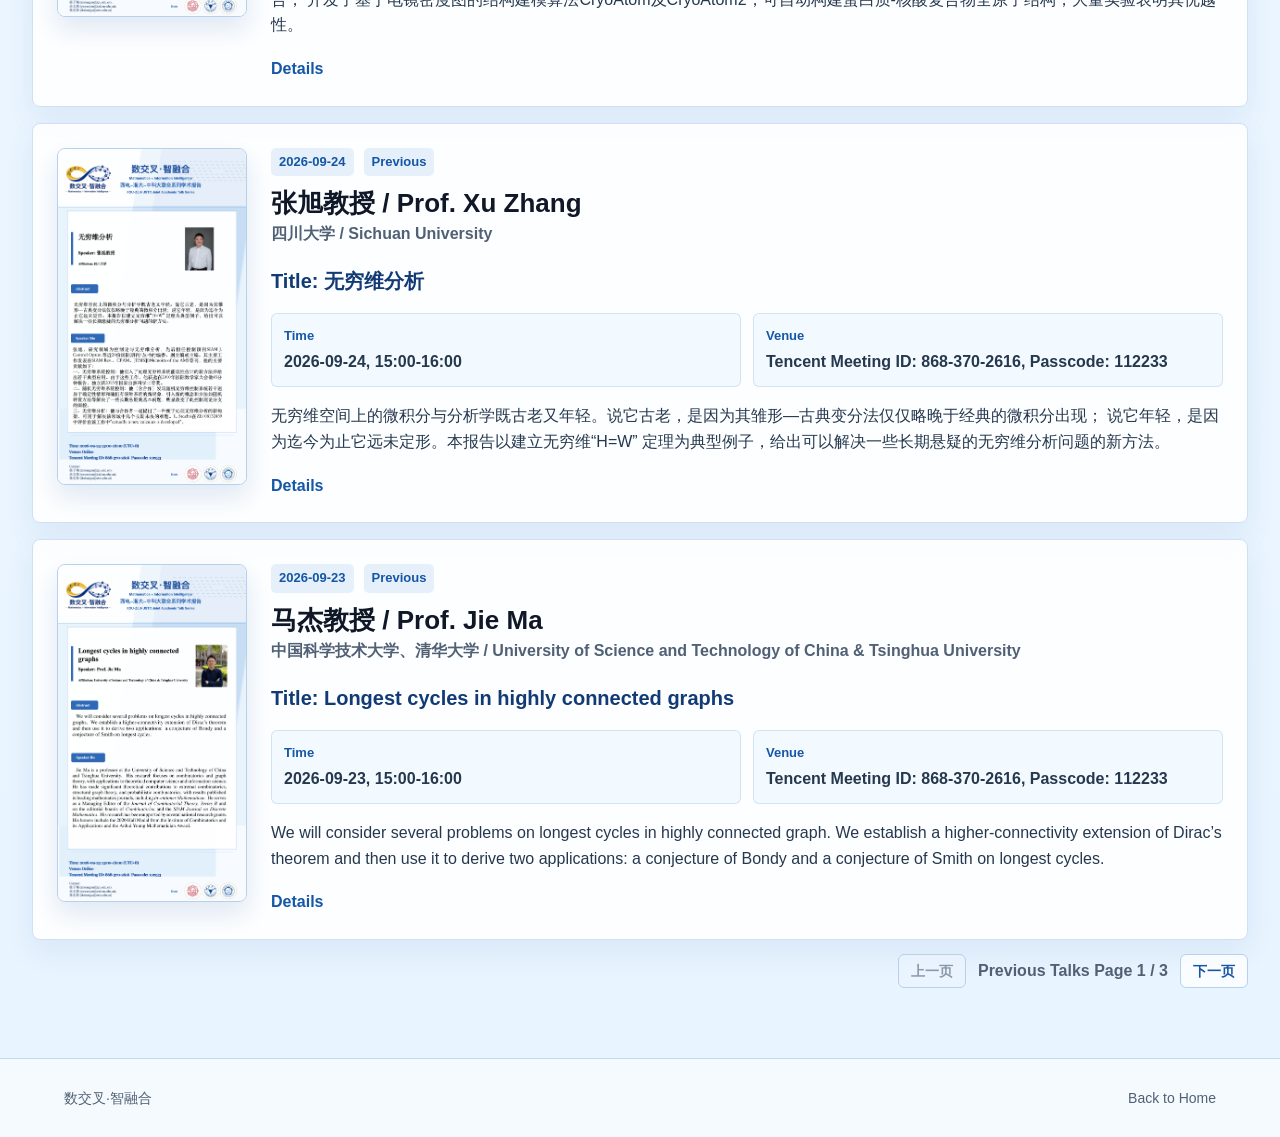
==== commit 9dd49f5e: "Update joint-reports.html" ====
--- a/joint-reports.html
+++ b/joint-reports.html
@@ -386,6 +386,38 @@
               <td><span class="table-status">Previous</span></td>
             </tr>
 
+             <tr data-report-id="previous-report-21" data-year="2026" data-date="2026-11-06" data-status="previous" data-name=李启寨" data-affiliation="中国科学院" data-topic="查特吉相关系数的研究进展">
+              <td>2026-11-06</td>
+              <td>
+              <div class="zh">李启寨研究员</div>
+              <div class="en">Prof. Qizhai Li</div>
+              </td>
+              <td>
+              <div class="zh">中国科学院</div>
+              <div class="en">University of Chinese Academy of Sciences</div>
+              </td>
+              <td>
+              <div class="en">查特吉相关系数的研究进展</div>
+              </td>
+              <td><span class="table-status">Previous</span></td>
+            </tr>
+
+            <tr data-report-id="previous-report-22" data-year="2026" data-date="2026-11-07" data-status="previous" data-name=季青" data-affiliation="天津大学" data-topic="q-级数、数论与计数组合">
+              <td>2026-11-07</td>
+              <td>
+              <div class="zh">季青教授</div>
+              <div class="en">Prof. Qing Ji</div>
+              </td>
+              <td>
+              <div class="zh">天津</div>
+              <div class="en">Tianjin University</div>
+              </td>
+              <td>
+              <div class="en">q-级数、数论与计数组合</div>
+              </td>
+              <td><span class="table-status">Previous</span></td>
+            </tr>
+
              <tr data-report-id="previous-report-23" data-year="2026" data-date="2026-11-18" data-status="previous" data-name=周涛" data-affiliation="中国科学院" data-topic="Efficient deep learning methods for very high dimensional quasilinear parabolic PDEs and HJB equations">
               <td>2026-11-18</td>
               <td>
@@ -401,6 +433,8 @@
               </td>
               <td><span class="table-status">Previous</span></td>
             </tr>
+
+    
             
             <!--
 
@@ -1175,6 +1209,78 @@
           </div>
         </article>
 
+        <article class="speaker-card report-card" data-report-id="previous-report-21" data-year="2026" data-date="2026-11-06" data-status="previous" data-name="李启寨" data-affiliation="中国科学院" data-topic="查特吉相关系数的研究进展">
+          <a class="poster-frame" href="assets/poster-qizhai-li.png" aria-label="查看海报">
+            <img src="assets/poster-qizhai-li.png" alt="联合报告海报模板">
+          </a>
+          <div class="report-content">
+            <div class="speaker-meta">
+              <span class="date">2026-11-06</span>
+              <span class="status">Previous</span>
+            </div>
+            <h2>李启寨研究员 / Prof. Qizhai Li</h2>
+            <p class="affiliation">中国科学院 / University of Chinese Academy of Sciences</p>
+            <h3>Title: 查特吉相关系数的研究进展</h3>
+            <dl class="report-details">
+              <div>
+                <dt>Time</dt>
+                 <dd>2026-11-06, 10:00-11:00</dd>
+              </div>
+              <div>
+                <dt>Venue</dt>
+                 <dd>长安校区网络安全楼A1236</dd>
+              </div>
+            </dl>
+            <p class="summary">
+              Quantifying the strength of functional dependence between random scalars X and Y is a fundamental statistical problem. 
+              While many existing correlation coefficients effectively identify linear or monotone functional depen dence, they often 
+              fail to capture more general, non-monotonic dependencies. In response, we propose a family of simple and computationally 
+              efficient correlation coefficients that encompasses a wide class of novel dependency measures, includ ing the Chatterjee’s
+              correlation coefficient as a special case. We prove that each of our correlation coefficients converges to a population-level
+              correlation mea sure as the sample size grows, and a central limit theorem is established under the assumption of independence 
+              between X and Y. Moreover, we provide the necessary and sufficient condition for the correlation measure to satisfy three desirable 
+              properties: (P1). it belongs to the range of [0,1]; (P2). it equals 1 if and only if Y is a measurable function of X; and (P3). 
+              it equals 0 if and only if Y is independent of X. Based on both theoretical analysis and empirical evidence, our correlation 
+              coefficients demonstrate superior practicality, robustness, and computational efficiency compared with others.
+            </p>
+            <div class="card-actions">
+               <a href="assets/poster-qizhai-li.png" aria-label="查看海报">Details</a>
+            </div>
+          </div>
+        </article>
+
+        <article class="speaker-card report-card" data-report-id="previous-report-22" data-year="2026" data-date="2026-11-07" data-status="previous" data-name="季青" data-affiliation="天津大学" data-topic="q-级数、数论与计数组合">
+          <a class="poster-frame" href="assets/poster-qing-ji.png" aria-label="查看海报">
+            <img src="assets/poster-qing-ji.png" alt="联合报告海报模板">
+          </a>
+          <div class="report-content">
+            <div class="speaker-meta">
+              <span class="date">2026-11-07</span>
+              <span class="status">Previous</span>
+            </div>
+            <h2>季青教授 / Prof. Qing Ji</h2>
+            <p class="affiliation">天津大学 / Tianjin University</p>
+            <h3>Title: q-级数、数论与计数组合</h3>
+            <dl class="report-details">
+              <div>
+                <dt>Time</dt>
+                 <dd>2026-11-07, 10:00-11:00</dd>
+              </div>
+              <div>
+                <dt>Venue</dt>
+                 <dd>长安校区网络安全楼A1236</dd>
+              </div>
+            </dl>
+            <p class="summary">
+              本报告围绕q级数与组合数学及数论的联系，从基本超几何级数和整数分拆出发，介绍Euler及Rogers–Ramanujan恒等式的组合意义，
+              讨论分拆同余、rank与crank统计、最小部件函数及单峰性、Turán不等式等成果，并展示Nahm和的模性、排列统计与q导数文法的新进展。
+            </p>
+            <div class="card-actions">
+               <a href="assets/poster-qing-ji.png" aria-label="查看海报">Details</a>
+            </div>
+          </div>
+        </article>
+
         <article class="speaker-card report-card" data-report-id="previous-report-23" data-year="2026" data-date="2026-11-18" data-status="previous" data-name="周涛" data-affiliation="中国科学院" data-topic="Efficient deep learning methods for very high dimensional quasilinear parabolic PDEs and HJB equations">
           <a class="poster-frame" href="assets/poster-tao-zhou.png" aria-label="查看海报">
             <img src="assets/poster-tao-zhou.png" alt="联合报告海报模板">
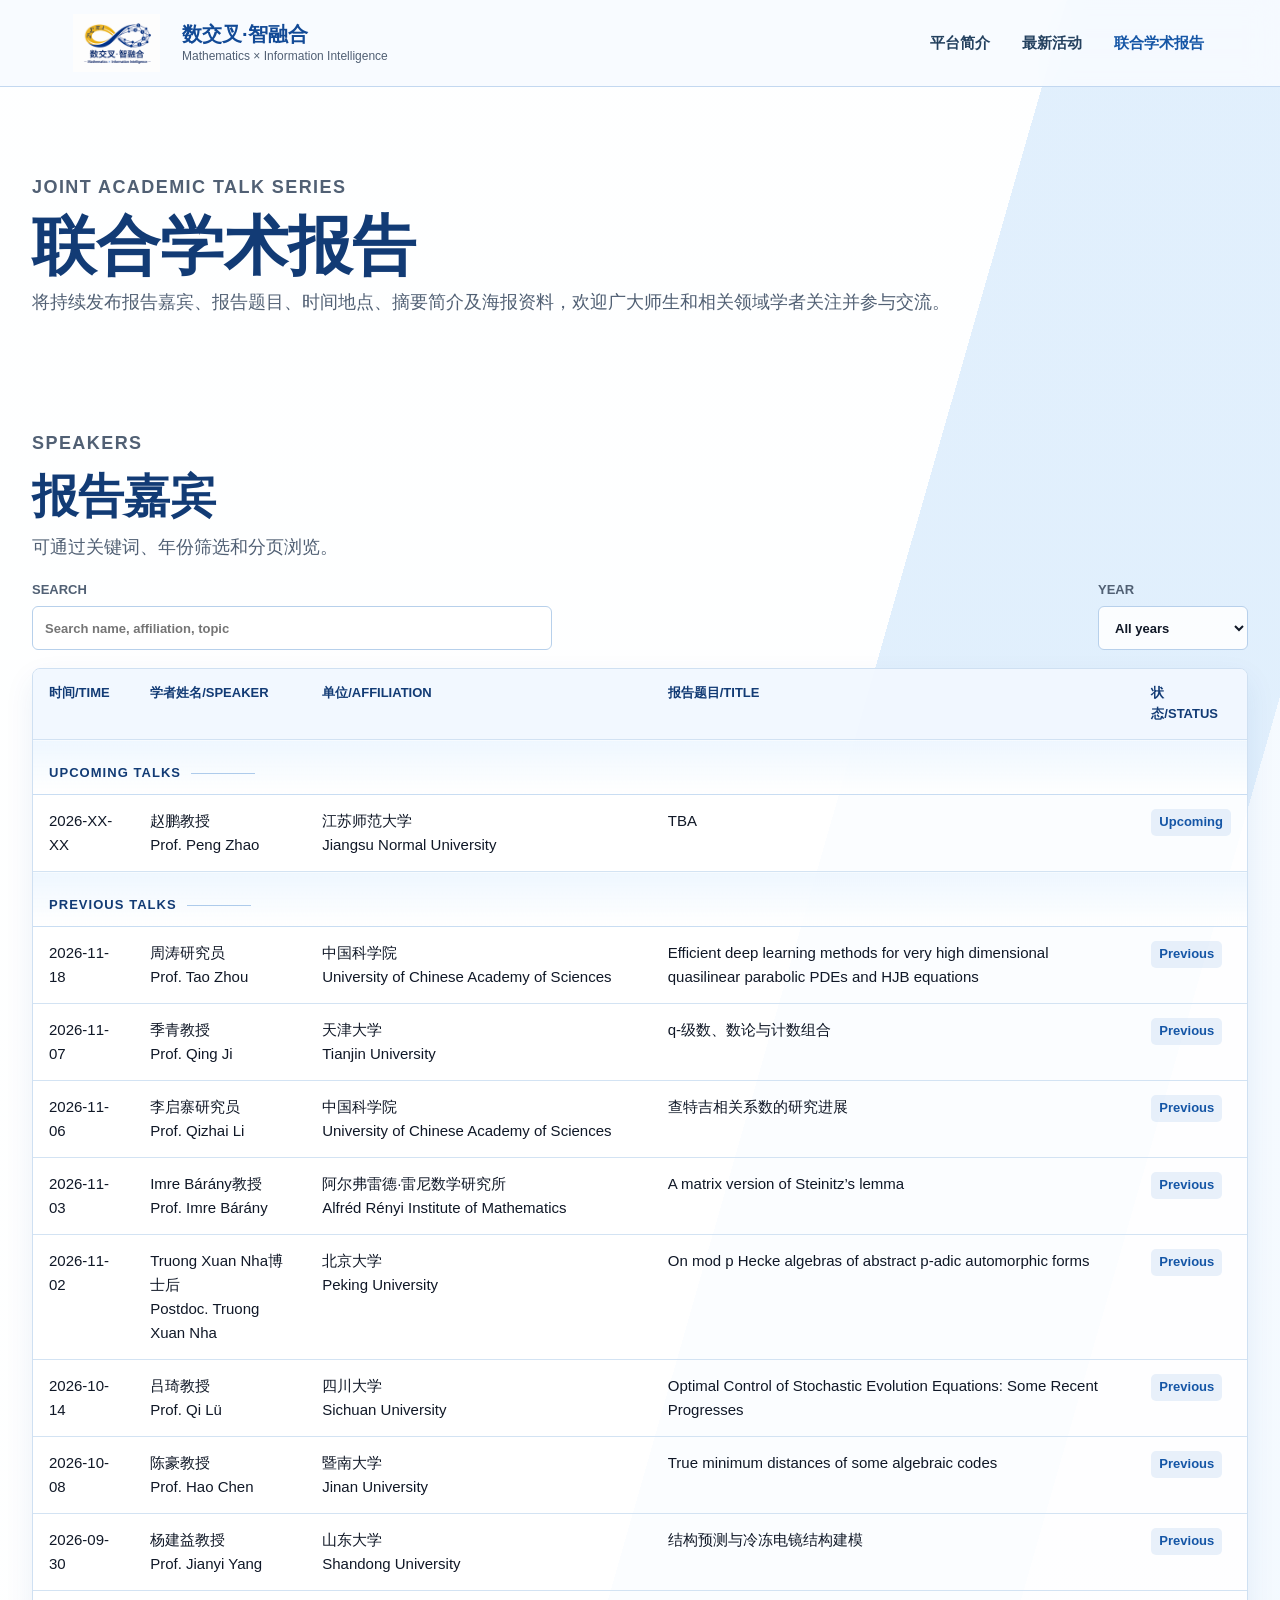
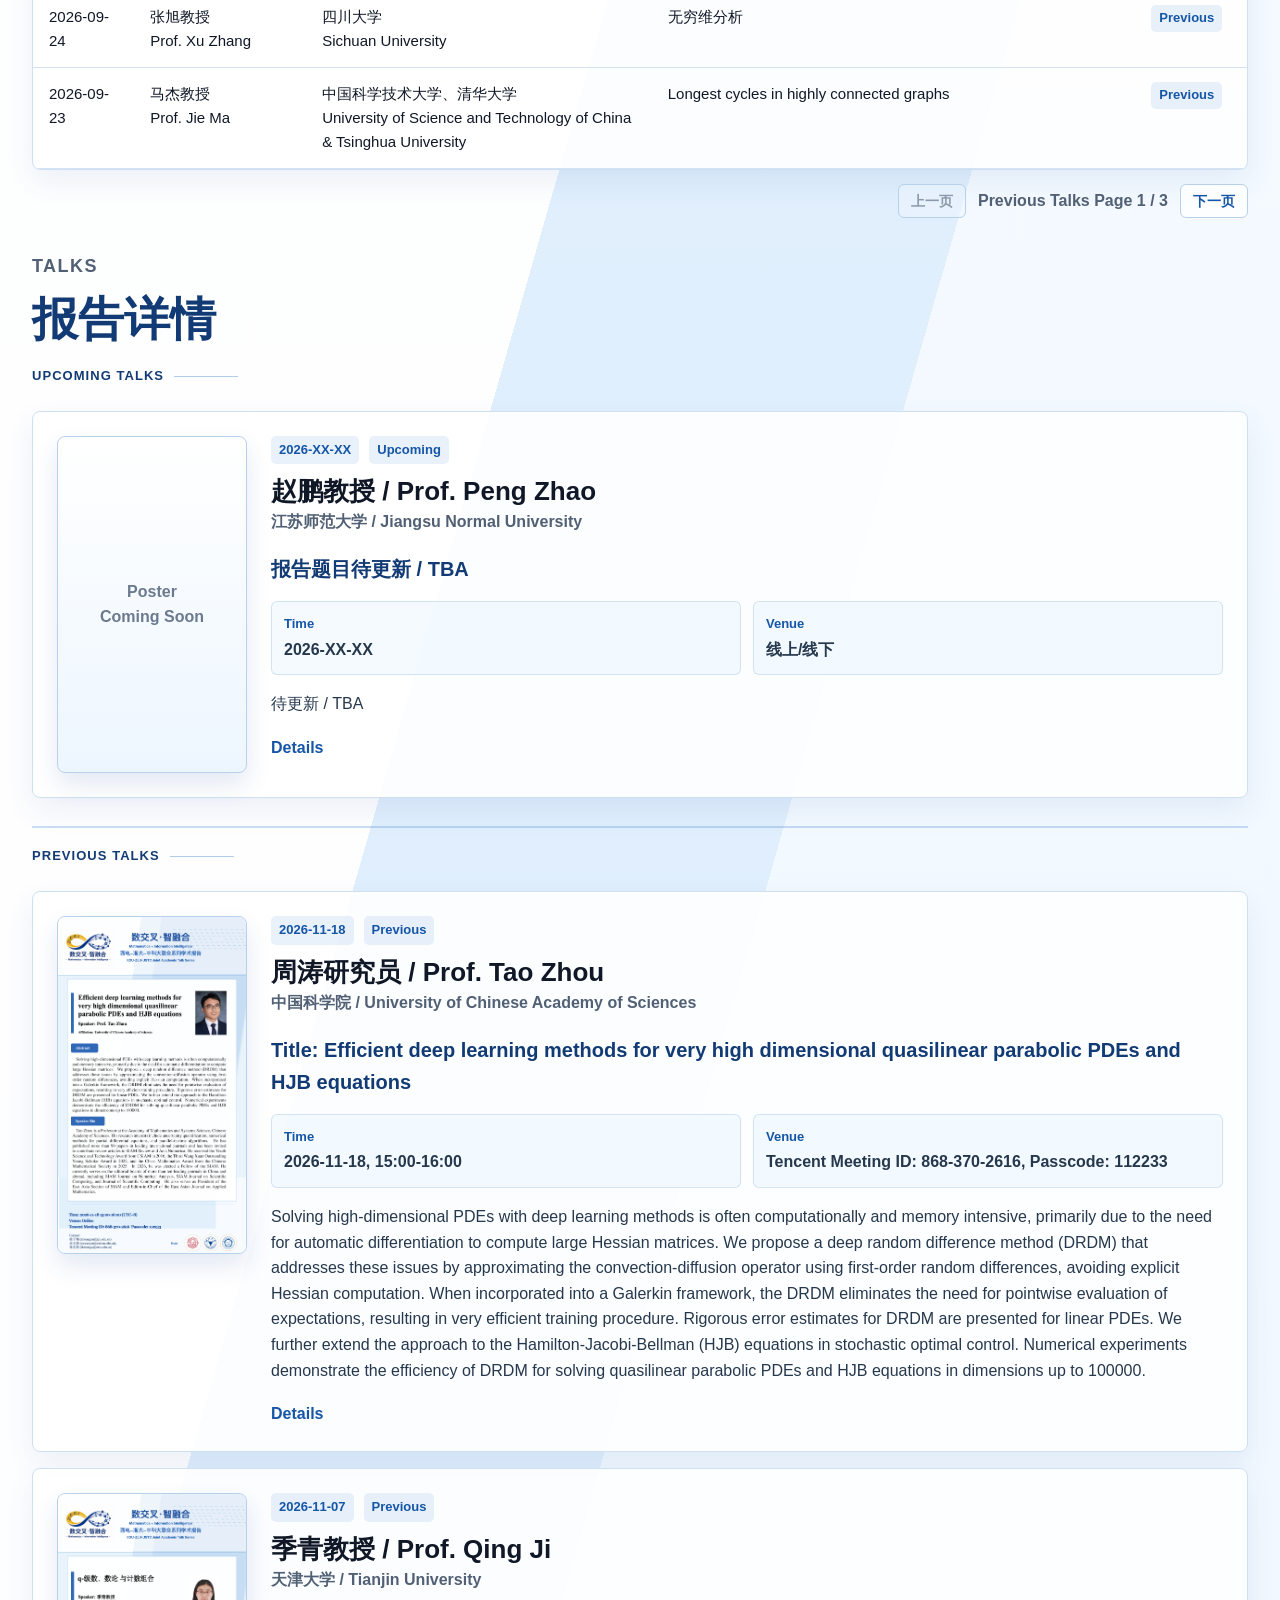
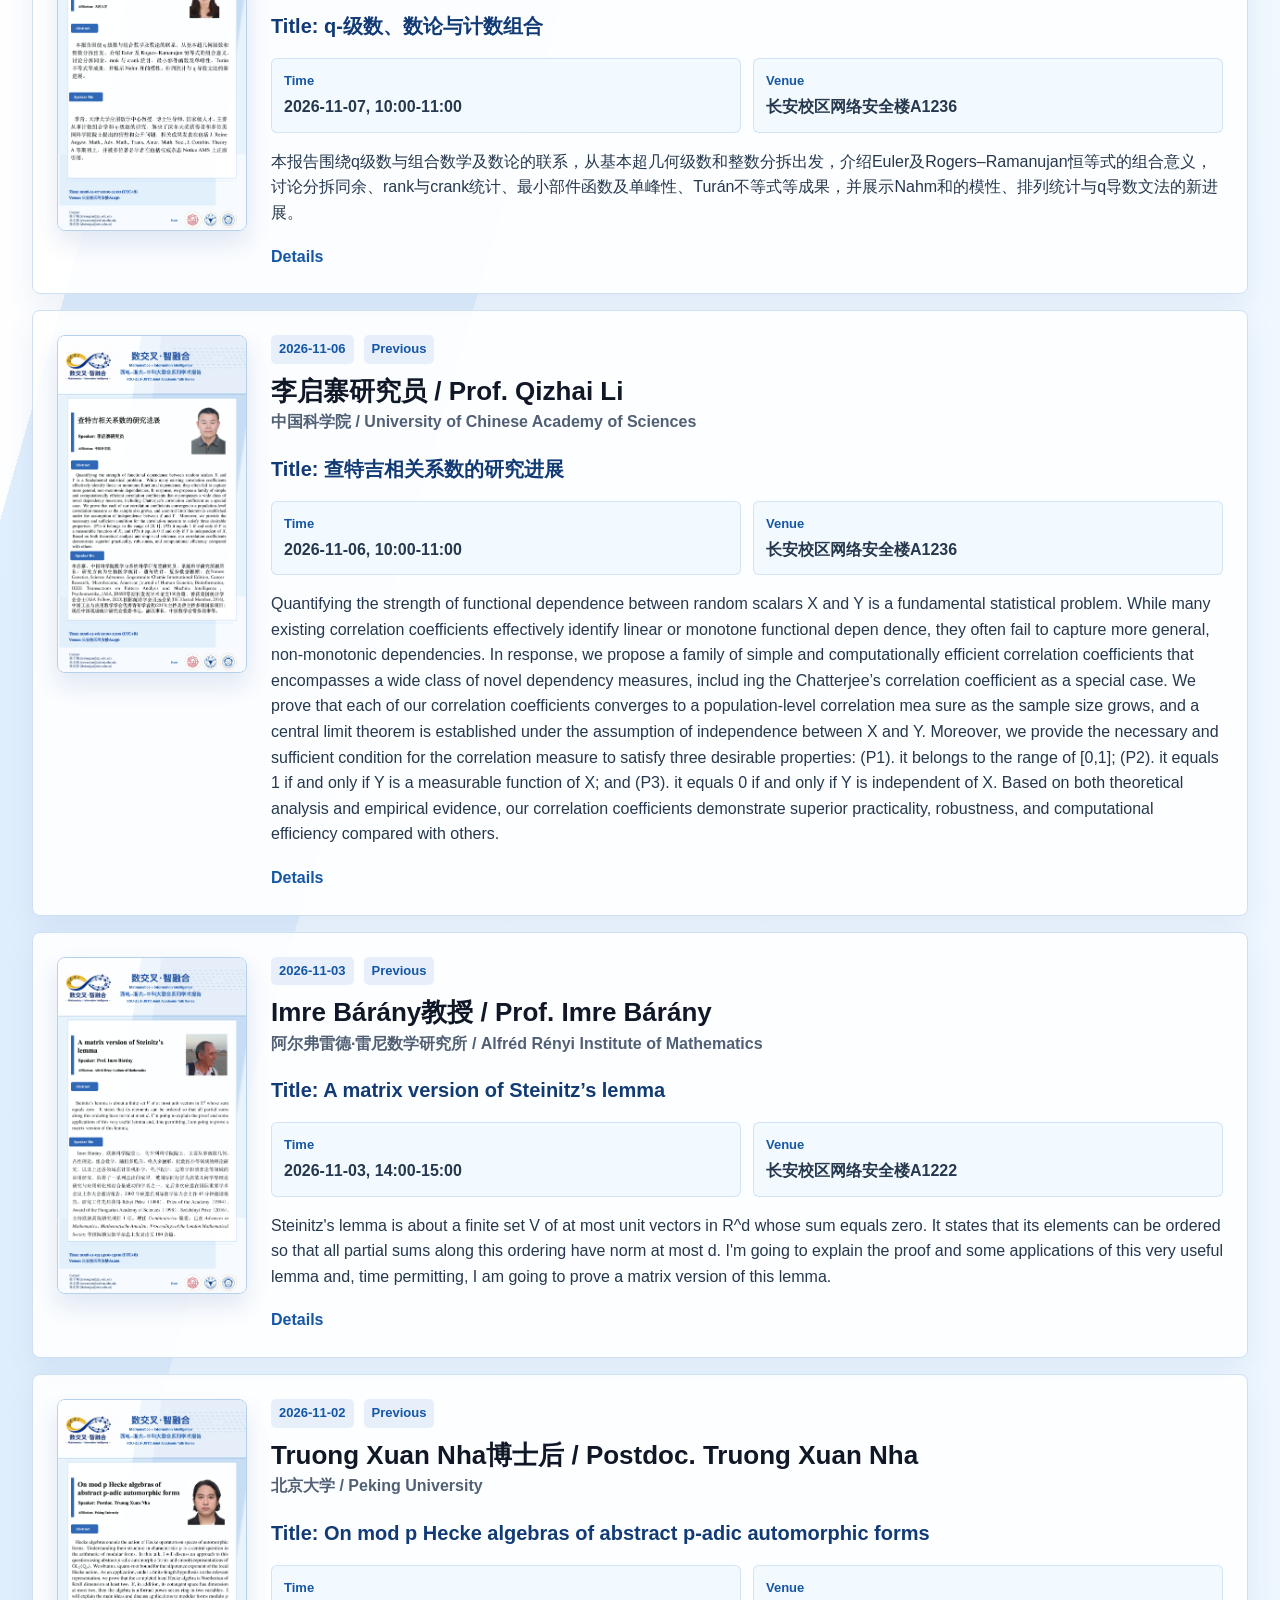
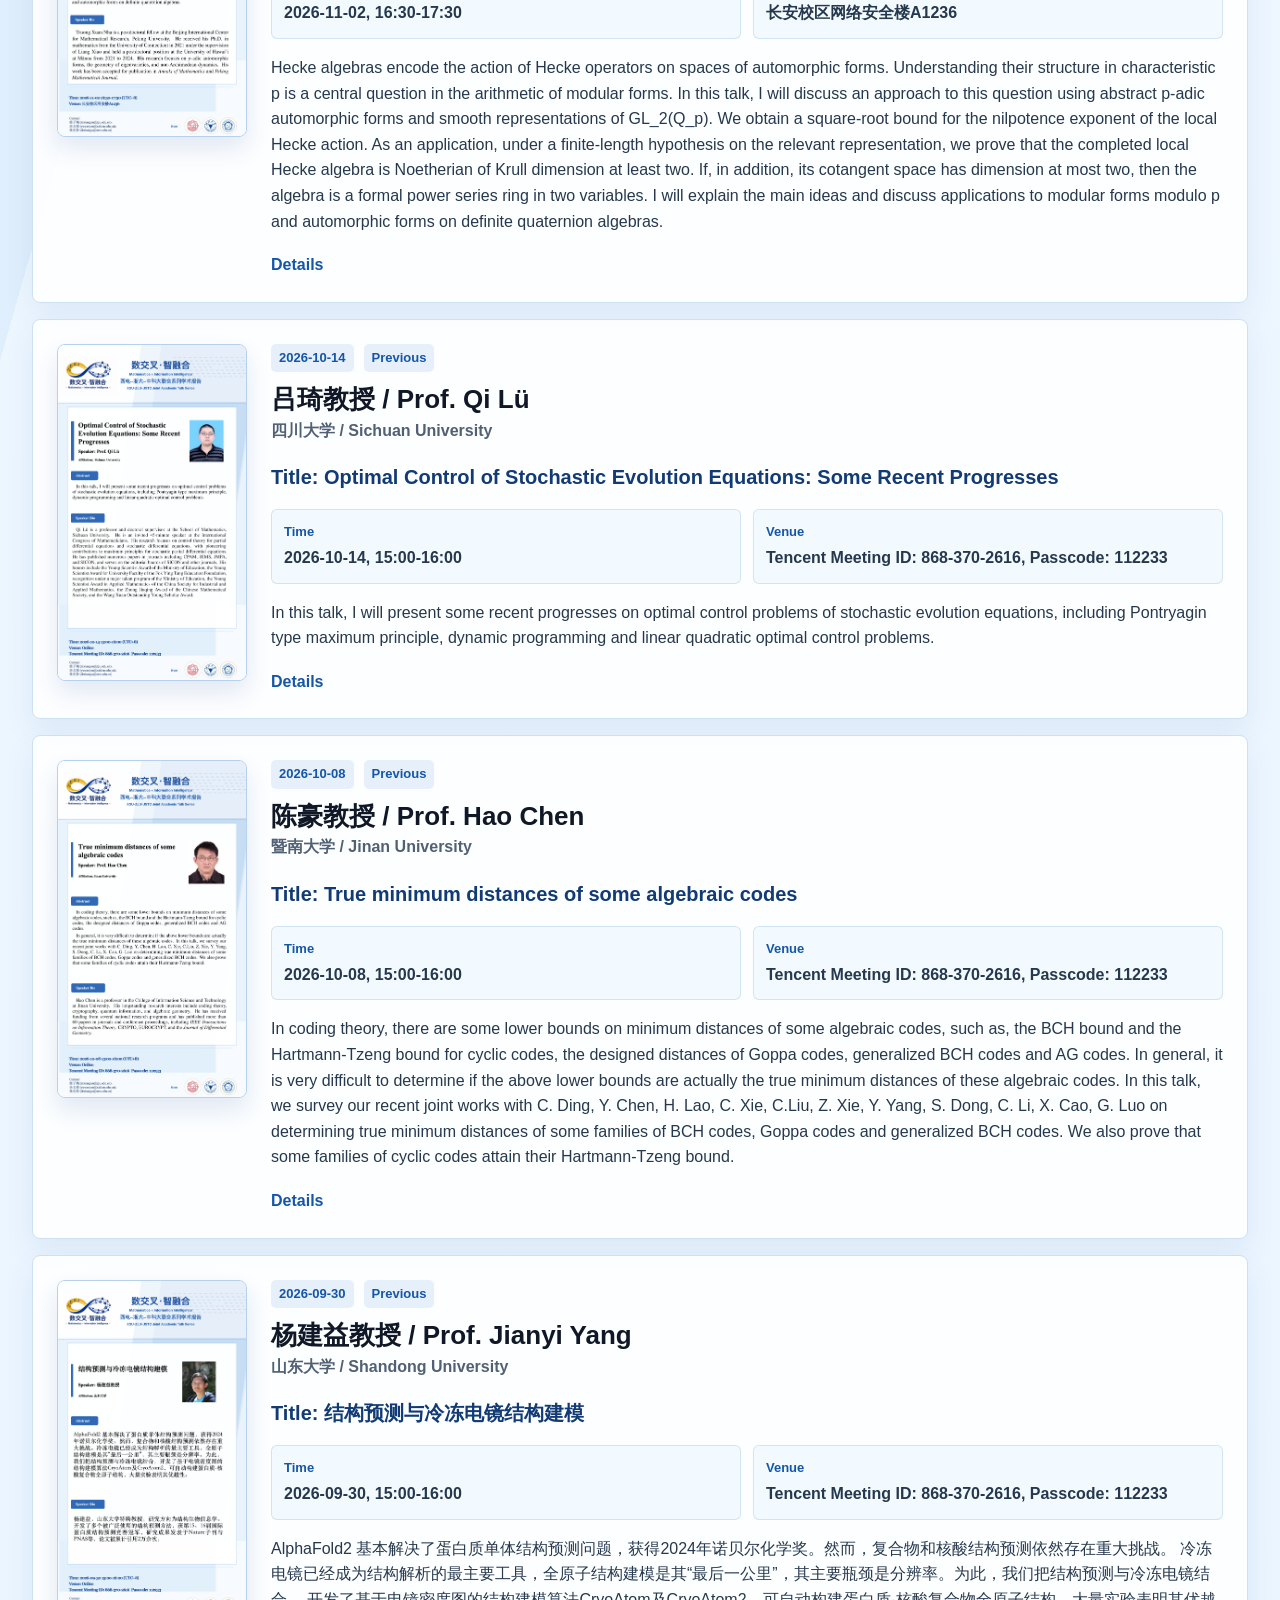
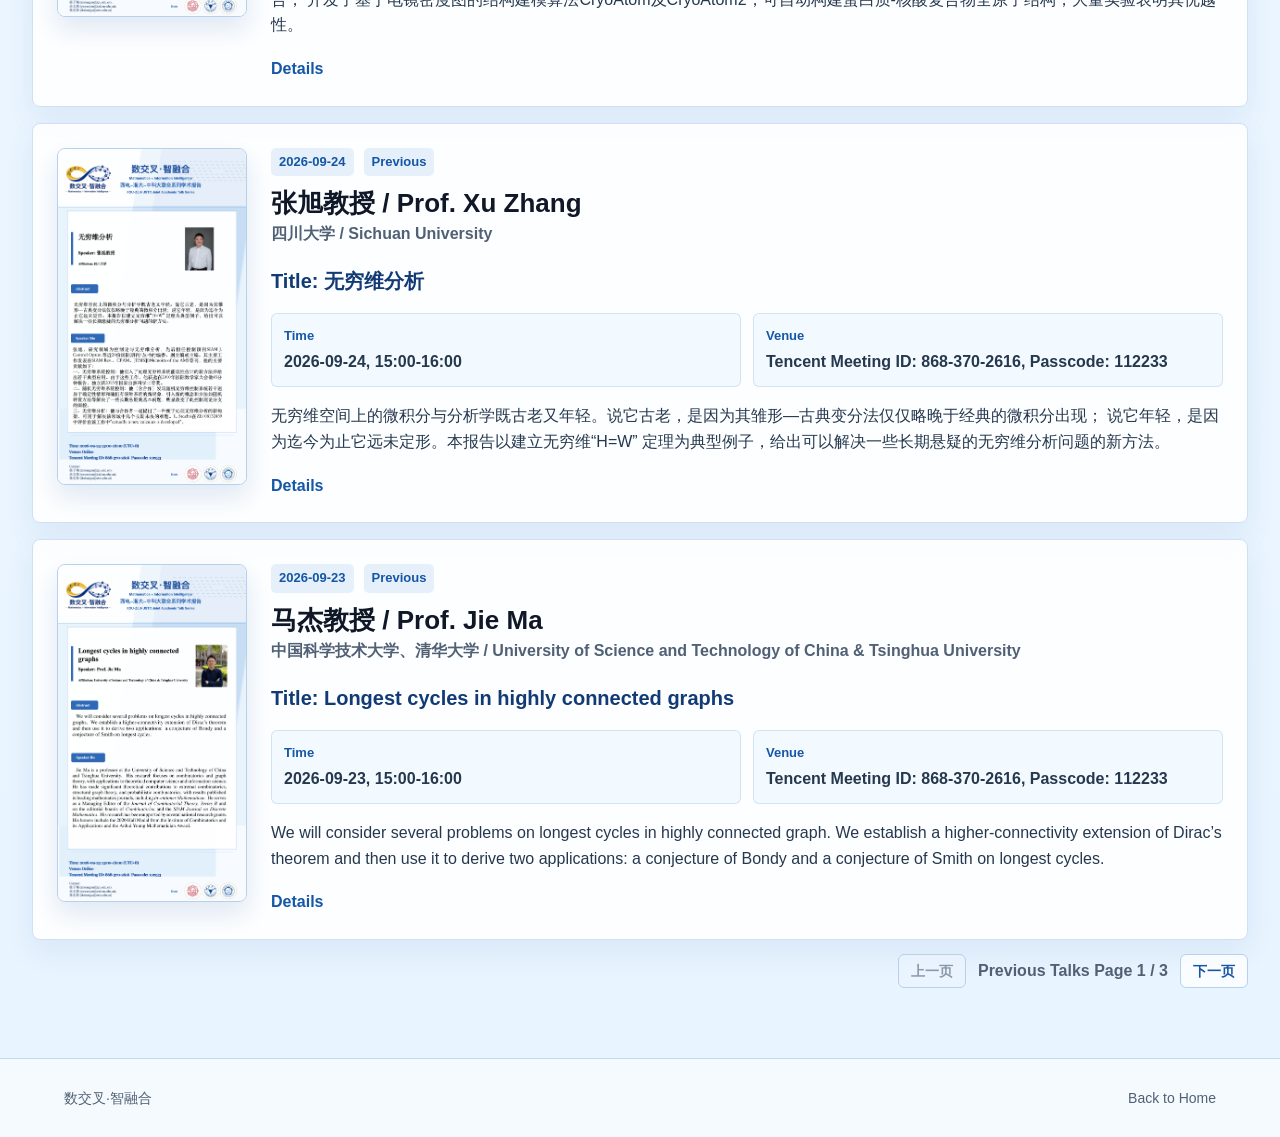
==== commit 9d010e71: "Update joint-reports.html" ====
--- a/joint-reports.html
+++ b/joint-reports.html
@@ -409,7 +409,7 @@
               <div class="en">Prof. Qing Ji</div>
               </td>
               <td>
-              <div class="zh">天津</div>
+              <div class="zh">天津大学</div>
               <div class="en">Tianjin University</div>
               </td>
               <td>
